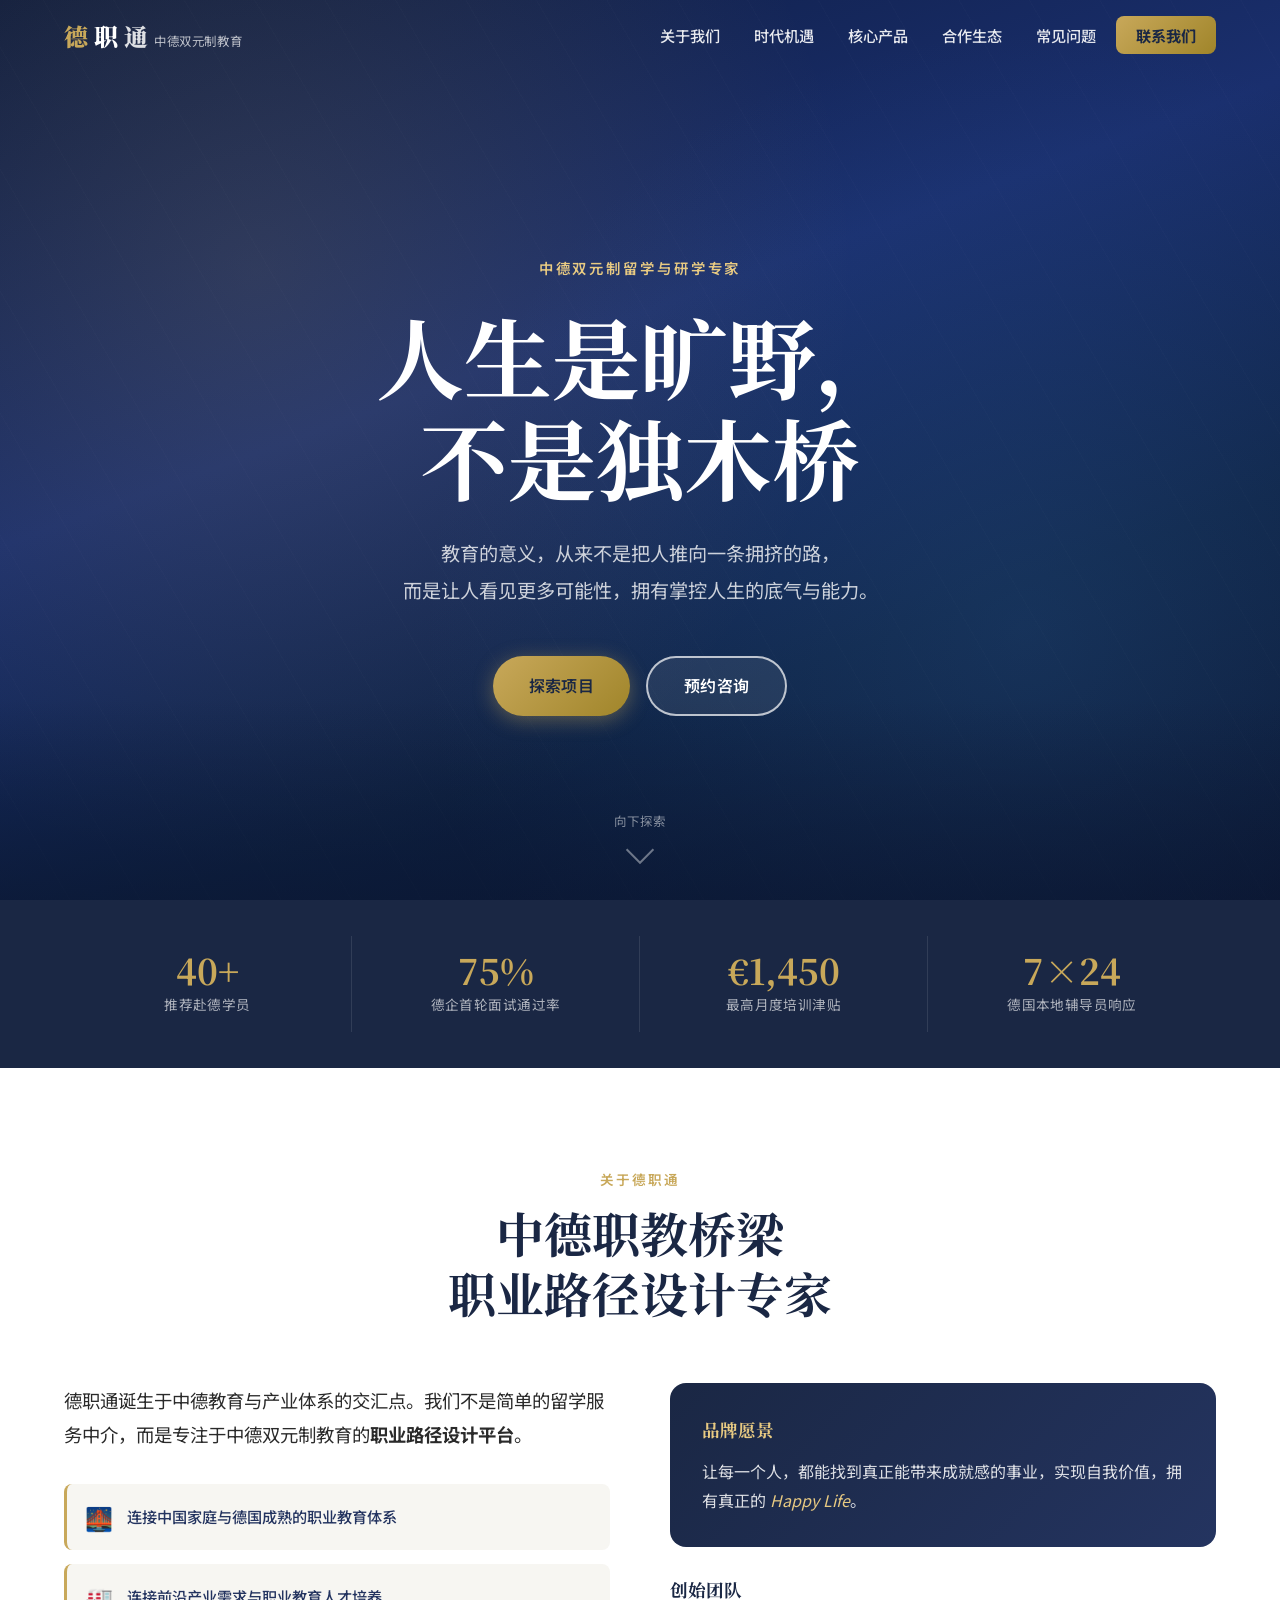
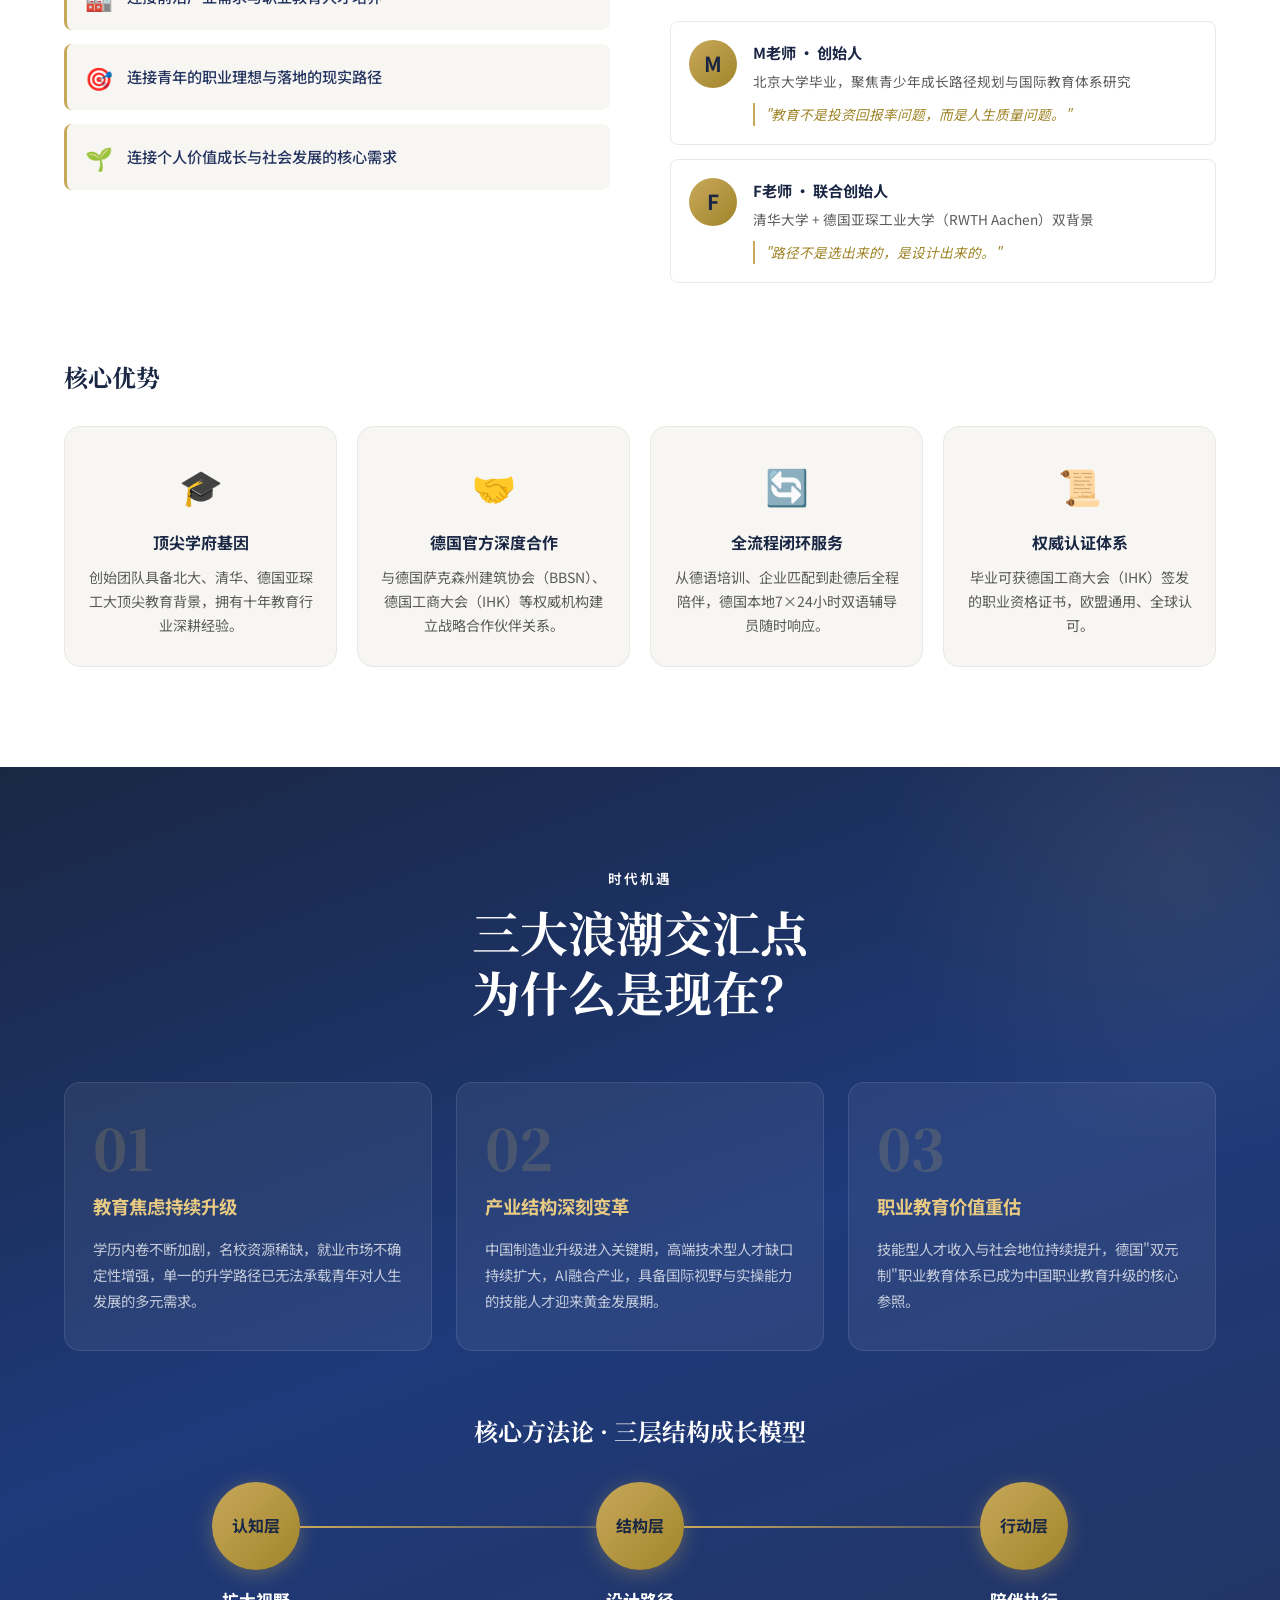
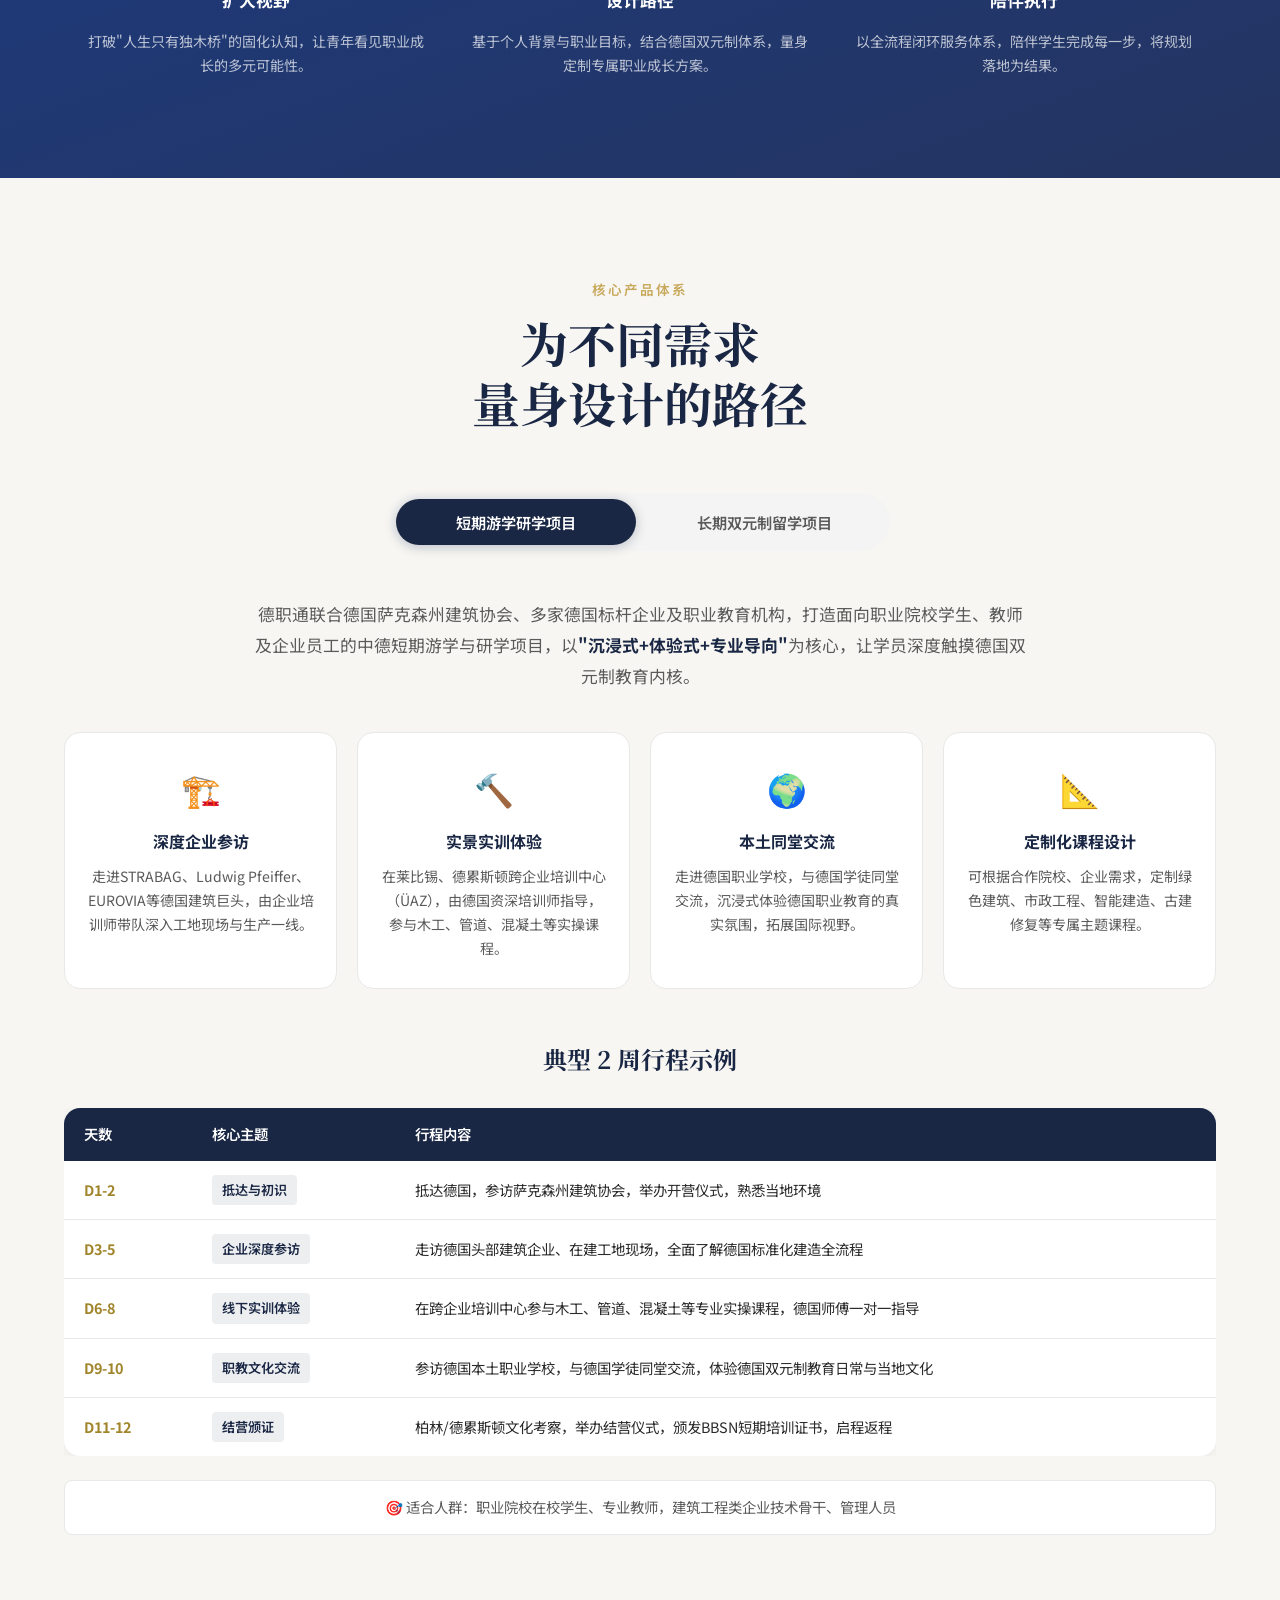
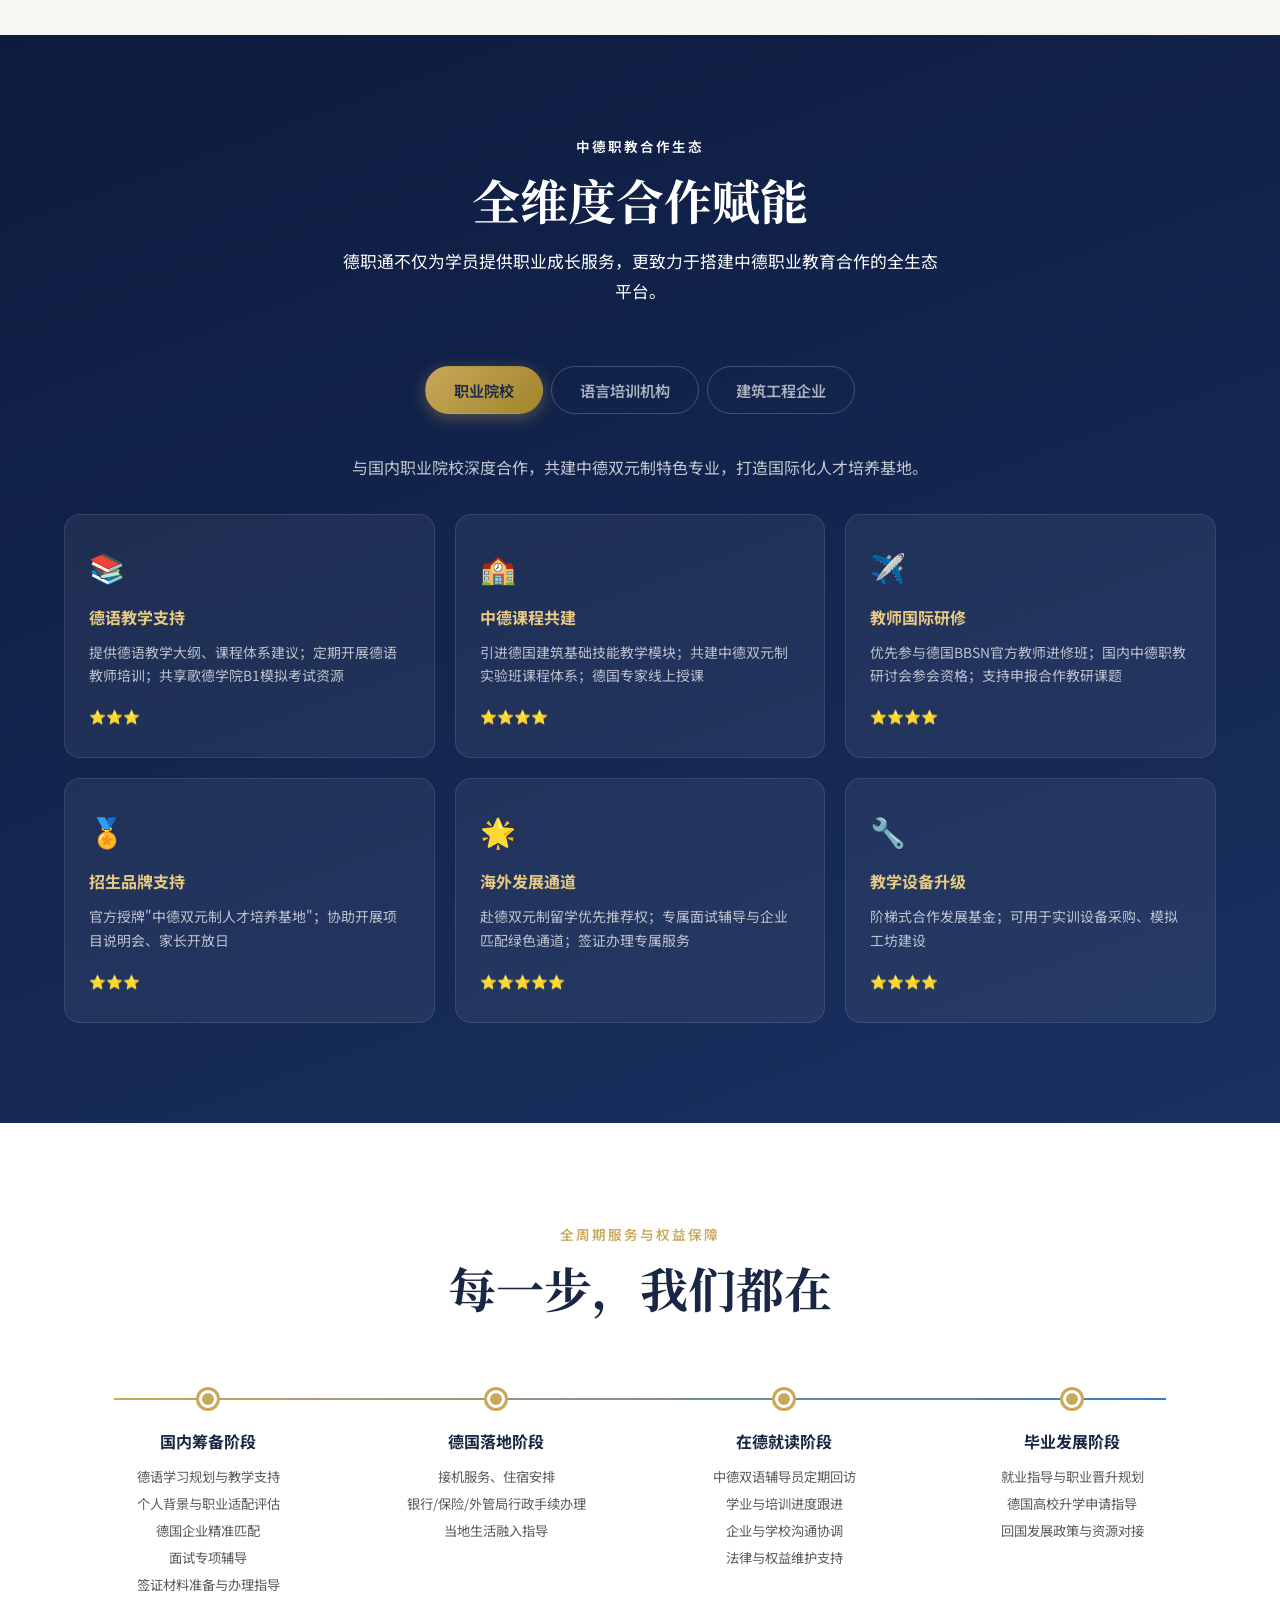
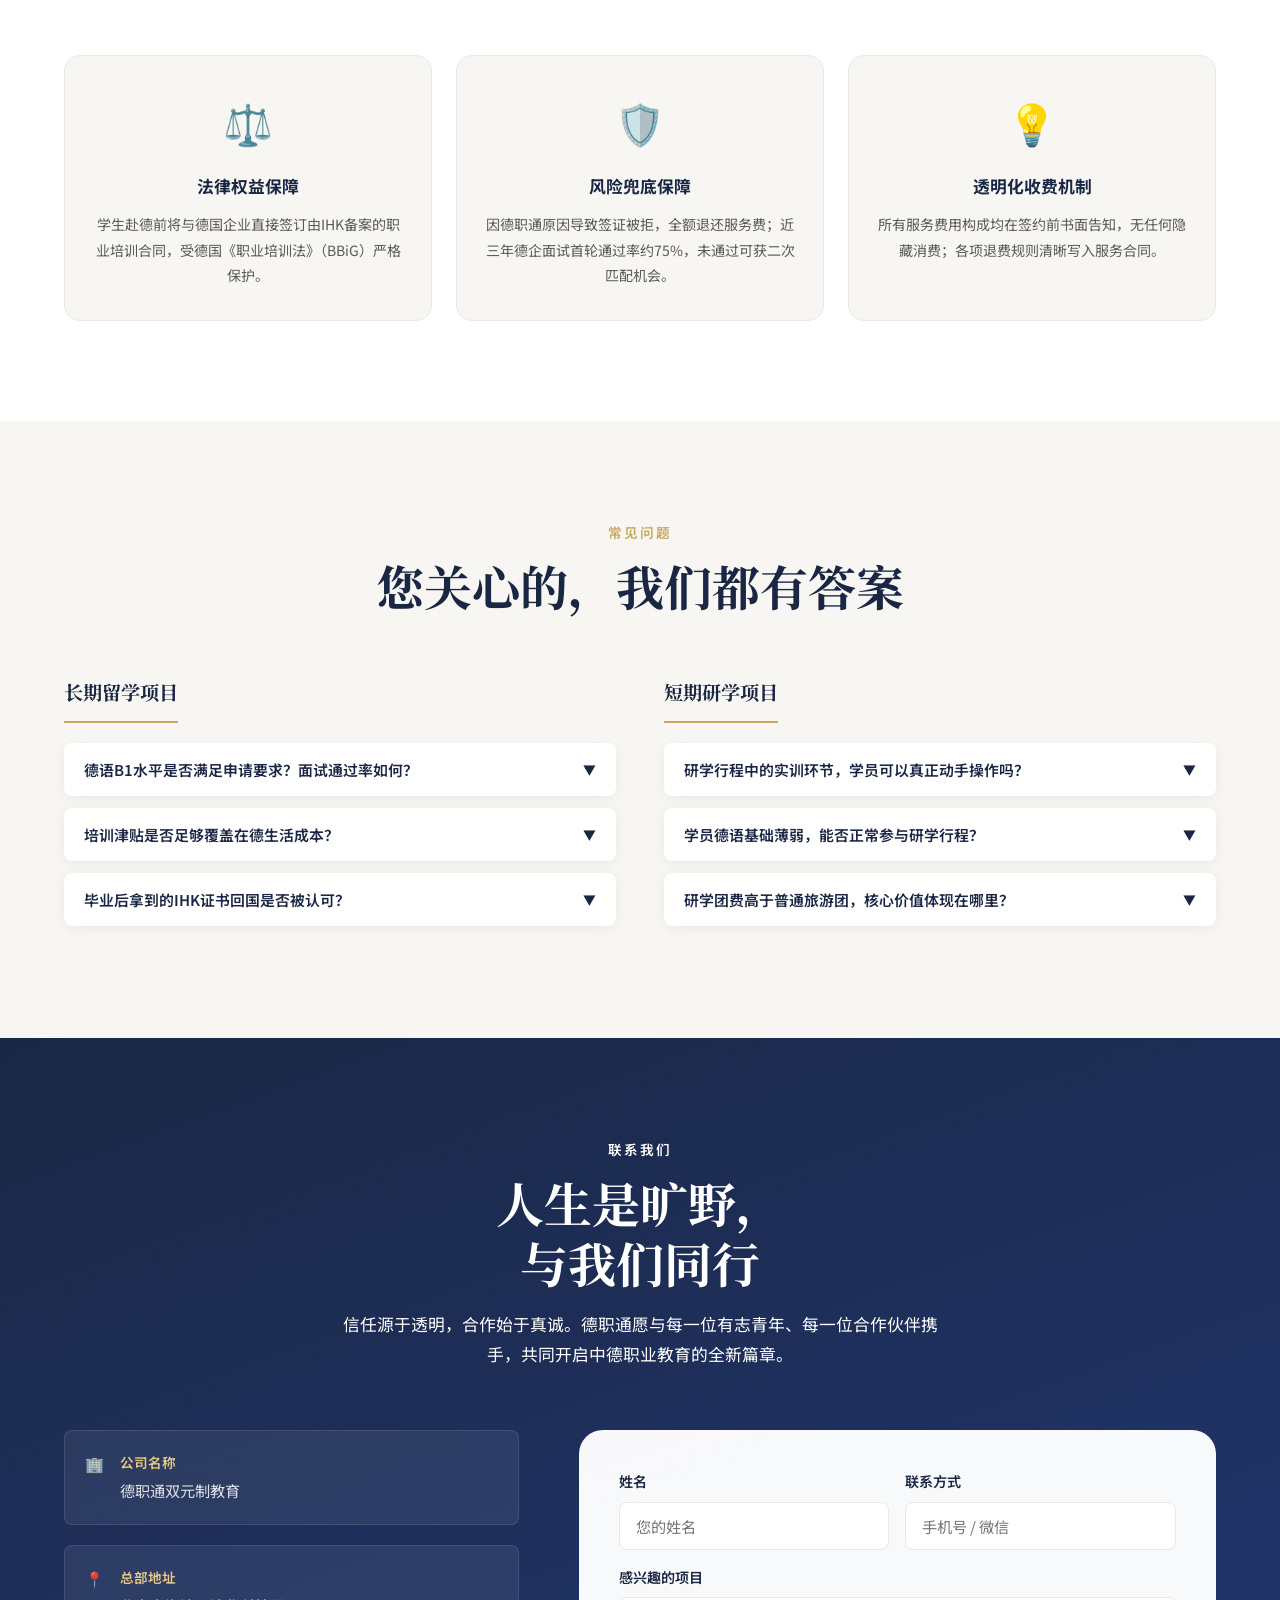
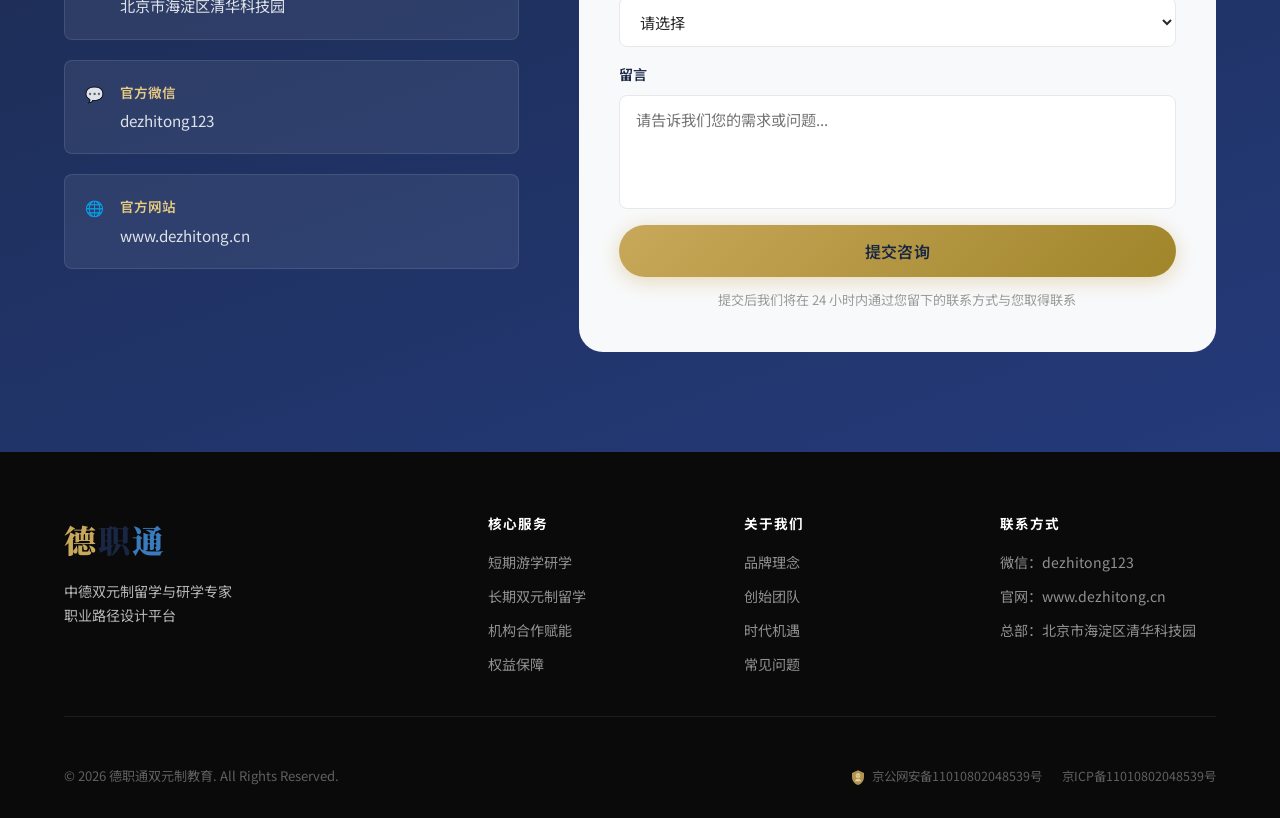
==== index.html @ e2883ac4 "Add files via upload" ====
<!DOCTYPE html>
<html lang="zh-CN">
<head>
  <meta charset="UTF-8" />
  <meta name="viewport" content="width=device-width, initial-scale=1.0" />
  <title>德职通 · 中德双元制教育平台</title>
  <meta name="description" content="德职通 — 中德双元制留学与研学专家，专注职业路径设计，连接中国家庭与德国成熟的职业教育体系。" />
  <link rel="preconnect" href="https://fonts.googleapis.com" />
  <link rel="preconnect" href="https://fonts.gstatic.com" crossorigin />
  <link href="https://fonts.googleapis.com/css2?family=Noto+Sans+SC:wght@300;400;500;600;700;900&family=Noto+Serif+SC:wght@400;600;700&display=swap" rel="stylesheet" />
  <link rel="stylesheet" href="style.css" />
</head>
<body>

  <!-- ========== NAVBAR ========== -->
  <nav class="navbar" id="navbar">
    <div class="nav-inner">
      <a href="#" class="nav-logo">
        <span class="logo-de">德</span><span class="logo-zhi">职</span><span class="logo-tong">通</span>
        <span class="logo-sub">中德双元制教育</span>
      </a>
      <button class="nav-toggle" id="navToggle" aria-label="菜单">
        <span></span><span></span><span></span>
      </button>
      <ul class="nav-links" id="navLinks">
        <li><a href="#about">关于我们</a></li>
        <li><a href="#opportunity">时代机遇</a></li>
        <li><a href="#products">核心产品</a></li>
        <li><a href="#partners">合作生态</a></li>
        <li><a href="#faq">常见问题</a></li>
        <li><a href="#contact" class="nav-cta">联系我们</a></li>
      </ul>
    </div>
  </nav>

  <!-- ========== HERO ========== -->
  <section class="hero" id="hero">
    <div class="hero-bg">
      <div class="hero-overlay"></div>
    </div>
    <div class="hero-content">
      <p class="hero-eyebrow">中德双元制留学与研学专家</p>
      <h1 class="hero-title">
        人生是旷野，<br />不是独木桥
      </h1>
      <p class="hero-subtitle">
        教育的意义，从来不是把人推向一条拥挤的路，<br class="br-desk" />
        而是让人看见更多可能性，拥有掌控人生的底气与能力。
      </p>
      <div class="hero-actions">
        <a href="#products" class="btn btn-primary">探索项目</a>
        <a href="#contact" class="btn btn-outline">预约咨询</a>
      </div>
    </div>
    <div class="hero-scroll-hint">
      <span>向下探索</span>
      <div class="scroll-arrow"></div>
    </div>
  </section>

  <!-- ========== STATS BAR ========== -->
  <section class="stats-bar">
    <div class="container">
      <div class="stats-grid">
        <div class="stat-item">
          <span class="stat-num">40+</span>
          <span class="stat-label">推荐赴德学员</span>
        </div>
        <div class="stat-item">
          <span class="stat-num">75%</span>
          <span class="stat-label">德企首轮面试通过率</span>
        </div>
        <div class="stat-item">
          <span class="stat-num">€1,450</span>
          <span class="stat-label">最高月度培训津贴</span>
        </div>
        <div class="stat-item">
          <span class="stat-num">7×24</span>
          <span class="stat-label">德国本地辅导员响应</span>
        </div>
      </div>
    </div>
  </section>

  <!-- ========== ABOUT ========== -->
  <section class="section about" id="about">
    <div class="container">
      <div class="section-header">
        <p class="section-eyebrow">关于德职通</p>
        <h2 class="section-title">中德职教桥梁<br />职业路径设计专家</h2>
      </div>
      <div class="about-grid">
        <div class="about-text">
          <p class="lead">德职通诞生于中德教育与产业体系的交汇点。我们不是简单的留学服务中介，而是专注于中德双元制教育的<strong>职业路径设计平台</strong>。</p>
          <div class="connections">
            <div class="conn-item">
              <div class="conn-icon">🌉</div>
              <div class="conn-text">连接中国家庭与德国成熟的职业教育体系</div>
            </div>
            <div class="conn-item">
              <div class="conn-icon">🏭</div>
              <div class="conn-text">连接前沿产业需求与职业教育人才培养</div>
            </div>
            <div class="conn-item">
              <div class="conn-icon">🎯</div>
              <div class="conn-text">连接青年的职业理想与落地的现实路径</div>
            </div>
            <div class="conn-item">
              <div class="conn-icon">🌱</div>
              <div class="conn-text">连接个人价值成长与社会发展的核心需求</div>
            </div>
          </div>
        </div>
        <div class="about-vision">
          <div class="vision-card">
            <h3>品牌愿景</h3>
            <p>让每一个人，都能找到真正能带来成就感的事业，实现自我价值，拥有真正的 <em>Happy Life</em>。</p>
          </div>
          <div class="founders">
            <h3>创始团队</h3>
            <div class="founder-card">
              <div class="founder-avatar">M</div>
              <div class="founder-info">
                <strong>M老师 · 创始人</strong>
                <span>北京大学毕业，聚焦青少年成长路径规划与国际教育体系研究</span>
                <blockquote>"教育不是投资回报率问题，而是人生质量问题。"</blockquote>
              </div>
            </div>
            <div class="founder-card">
              <div class="founder-avatar">F</div>
              <div class="founder-info">
                <strong>F老师 · 联合创始人</strong>
                <span>清华大学 + 德国亚琛工业大学（RWTH Aachen）双背景</span>
                <blockquote>"路径不是选出来的，是设计出来的。"</blockquote>
              </div>
            </div>
          </div>
        </div>
      </div>

      <!-- 核心优势 -->
      <div class="advantages">
        <h3 class="sub-title">核心优势</h3>
        <div class="adv-grid">
          <div class="adv-card">
            <div class="adv-icon">🎓</div>
            <h4>顶尖学府基因</h4>
            <p>创始团队具备北大、清华、德国亚琛工大顶尖教育背景，拥有十年教育行业深耕经验。</p>
          </div>
          <div class="adv-card">
            <div class="adv-icon">🤝</div>
            <h4>德国官方深度合作</h4>
            <p>与德国萨克森州建筑协会（BBSN）、德国工商大会（IHK）等权威机构建立战略合作伙伴关系。</p>
          </div>
          <div class="adv-card">
            <div class="adv-icon">🔄</div>
            <h4>全流程闭环服务</h4>
            <p>从德语培训、企业匹配到赴德后全程陪伴，德国本地7×24小时双语辅导员随时响应。</p>
          </div>
          <div class="adv-card">
            <div class="adv-icon">📜</div>
            <h4>权威认证体系</h4>
            <p>毕业可获德国工商大会（IHK）签发的职业资格证书，欧盟通用、全球认可。</p>
          </div>
        </div>
      </div>
    </div>
  </section>

  <!-- ========== OPPORTUNITY ========== -->
  <section class="section opportunity" id="opportunity">
    <div class="container">
      <div class="section-header light">
        <p class="section-eyebrow">时代机遇</p>
        <h2 class="section-title">三大浪潮交汇点<br />为什么是现在？</h2>
      </div>
      <div class="wave-grid">
        <div class="wave-card">
          <div class="wave-num">01</div>
          <h3>教育焦虑持续升级</h3>
          <p>学历内卷不断加剧，名校资源稀缺，就业市场不确定性增强，单一的升学路径已无法承载青年对人生发展的多元需求。</p>
        </div>
        <div class="wave-card">
          <div class="wave-num">02</div>
          <h3>产业结构深刻变革</h3>
          <p>中国制造业升级进入关键期，高端技术型人才缺口持续扩大，AI融合产业，具备国际视野与实操能力的技能人才迎来黄金发展期。</p>
        </div>
        <div class="wave-card">
          <div class="wave-num">03</div>
          <h3>职业教育价值重估</h3>
          <p>技能型人才收入与社会地位持续提升，德国"双元制"职业教育体系已成为中国职业教育升级的核心参照。</p>
        </div>
      </div>

      <div class="methodology">
        <h3 class="sub-title light">核心方法论 · 三层结构成长模型</h3>
        <div class="method-steps">
          <div class="method-step">
            <div class="step-circle">认知层</div>
            <div class="step-line"></div>
            <h4>扩大视野</h4>
            <p>打破"人生只有独木桥"的固化认知，让青年看见职业成长的多元可能性。</p>
          </div>
          <div class="method-step">
            <div class="step-circle">结构层</div>
            <div class="step-line"></div>
            <h4>设计路径</h4>
            <p>基于个人背景与职业目标，结合德国双元制体系，量身定制专属职业成长方案。</p>
          </div>
          <div class="method-step">
            <div class="step-circle">行动层</div>
            <div class="step-line hide"></div>
            <h4>陪伴执行</h4>
            <p>以全流程闭环服务体系，陪伴学生完成每一步，将规划落地为结果。</p>
          </div>
        </div>
      </div>
    </div>
  </section>

  <!-- ========== PRODUCTS ========== -->
  <section class="section products" id="products">
    <div class="container">
      <div class="section-header">
        <p class="section-eyebrow">核心产品体系</p>
        <h2 class="section-title">为不同需求<br />量身设计的路径</h2>
      </div>

      <div class="product-tabs">
        <button class="tab-btn active" data-tab="study">短期游学研学项目</button>
        <button class="tab-btn" data-tab="longterm">长期双元制留学项目</button>
      </div>

      <!-- 短期研学 -->
      <div class="tab-panel active" id="tab-study">
        <div class="product-hero-text">
          <p>德职通联合德国萨克森州建筑协会、多家德国标杆企业及职业教育机构，打造面向职业院校学生、教师及企业员工的中德短期游学与研学项目，以<strong>"沉浸式+体验式+专业导向"</strong>为核心，让学员深度触摸德国双元制教育内核。</p>
        </div>
        <div class="highlights-grid">
          <div class="hl-card">
            <span class="hl-icon">🏗️</span>
            <h4>深度企业参访</h4>
            <p>走进STRABAG、Ludwig Pfeiffer、EUROVIA等德国建筑巨头，由企业培训师带队深入工地现场与生产一线。</p>
          </div>
          <div class="hl-card">
            <span class="hl-icon">🔨</span>
            <h4>实景实训体验</h4>
            <p>在莱比锡、德累斯顿跨企业培训中心（ÜAZ），由德国资深培训师指导，参与木工、管道、混凝土等实操课程。</p>
          </div>
          <div class="hl-card">
            <span class="hl-icon">🌍</span>
            <h4>本土同堂交流</h4>
            <p>走进德国职业学校，与德国学徒同堂交流，沉浸式体验德国职业教育的真实氛围，拓展国际视野。</p>
          </div>
          <div class="hl-card">
            <span class="hl-icon">📐</span>
            <h4>定制化课程设计</h4>
            <p>可根据合作院校、企业需求，定制绿色建筑、市政工程、智能建造、古建修复等专属主题课程。</p>
          </div>
        </div>

        <h3 class="sub-title center">典型 2 周行程示例</h3>
        <div class="itinerary-table-wrap">
          <table class="itinerary-table">
            <thead>
              <tr>
                <th>天数</th>
                <th>核心主题</th>
                <th>行程内容</th>
              </tr>
            </thead>
            <tbody>
              <tr>
                <td class="day">D1-2</td>
                <td><span class="tag">抵达与初识</span></td>
                <td>抵达德国，参访萨克森州建筑协会，举办开营仪式，熟悉当地环境</td>
              </tr>
              <tr>
                <td class="day">D3-5</td>
                <td><span class="tag">企业深度参访</span></td>
                <td>走访德国头部建筑企业、在建工地现场，全面了解德国标准化建造全流程</td>
              </tr>
              <tr>
                <td class="day">D6-8</td>
                <td><span class="tag">线下实训体验</span></td>
                <td>在跨企业培训中心参与木工、管道、混凝土等专业实操课程，德国师傅一对一指导</td>
              </tr>
              <tr>
                <td class="day">D9-10</td>
                <td><span class="tag">职教文化交流</span></td>
                <td>参访德国本土职业学校，与德国学徒同堂交流，体验德国双元制教育日常与当地文化</td>
              </tr>
              <tr>
                <td class="day">D11-12</td>
                <td><span class="tag">结营颁证</span></td>
                <td>柏林/德累斯顿文化考察，举办结营仪式，颁发BBSN短期培训证书，启程返程</td>
              </tr>
            </tbody>
          </table>
        </div>
        <p class="audience-note">🎯 适合人群：职业院校在校学生、专业教师，建筑工程类企业技术骨干、管理人员</p>
      </div>

      <!-- 长期留学 -->
      <div class="tab-panel" id="tab-longterm">
        <div class="product-hero-text">
          <p>德职通为中国学生提供赴德双元制职业教育全流程一站式服务，学生将以<strong>"企业带薪学徒 + 职业学校理论学习"</strong>的双元模式完成培训，毕业可获得德国工商大会（IHK）职业资格证书。</p>
        </div>
        <div class="highlights-grid">
          <div class="hl-card">
            <span class="hl-icon">💰</span>
            <h4>带薪培训，经济无压力</h4>
            <p>培训期间每月可获1000-1450欧元培训津贴，逐年递增，足以覆盖在德全部生活成本。</p>
          </div>
          <div class="hl-card">
            <span class="hl-icon">📋</span>
            <h4>企业直签，就业有保障</h4>
            <p>入学即与德国企业直接签订IHK备案的职业培训合同，毕业即可直接入职签约企业。</p>
          </div>
          <div class="hl-card">
            <span class="hl-icon">🚀</span>
            <h4>多元发展，成长无上限</h4>
            <p>毕业后可留德就业晋升，也可申请德国应用技术大学深造，实现"技能+学历"双重提升。</p>
          </div>
          <div class="hl-card">
            <span class="hl-icon">🛡️</span>
            <h4>全链服务，全程有陪伴</h4>
            <p>从国内德语学习到德国落地生活，德国本地专职中德双语辅导员全程跟进，安心无忧。</p>
          </div>
        </div>

        <h3 class="sub-title center">热门职业方向（建筑与工程类）</h3>
        <div class="career-cards">
          <div class="career-card">
            <h4>高层建筑技术人员</h4>
            <div class="career-meta"><span>📅 2年学制</span><span>💶 €1,080–1,450/月</span></div>
            <p>建筑工程公司、装饰装修企业、地产开发企业</p>
          </div>
          <div class="career-card">
            <h4>道路建设者</h4>
            <div class="career-meta"><span>📅 3年学制</span><span>💶 €1,080–1,450/月</span></div>
            <p>市政工程企业、交通建设集团、路桥施工企业</p>
          </div>
          <div class="career-card">
            <h4>管道建设者</h4>
            <div class="career-meta"><span>📅 3年学制</span><span>💶 €1,080–1,450/月</span></div>
            <p>水务集团、环保工程企业、市政公用事业单位</p>
          </div>
          <div class="career-card">
            <h4>木匠</h4>
            <div class="career-meta"><span>📅 3年学制</span><span>💶 €1,080–1,450/月</span></div>
            <p>古建修复企业、木结构建筑公司、高端定制家居企业</p>
          </div>
          <div class="career-card">
            <h4>建筑绘图员</h4>
            <div class="career-meta"><span>📅 3年学制</span><span>💶 €1,080–1,450/月</span></div>
            <p>建筑设计院、规划设计事务所、工程咨询企业</p>
          </div>
        </div>

        <div class="process-section">
          <h3 class="sub-title center">项目全流程</h3>
          <div class="process-steps">
            <div class="process-step">
              <div class="ps-num">1</div>
              <h4>语言筹备</h4>
              <p>A1-B1德语培训，考取歌德B1证书</p>
            </div>
            <div class="ps-arrow">→</div>
            <div class="process-step">
              <div class="ps-num">2</div>
              <h4>企业匹配</h4>
              <p>匹配德国企业，面试辅导</p>
            </div>
            <div class="ps-arrow">→</div>
            <div class="process-step">
              <div class="ps-num">3</div>
              <h4>签约赴德</h4>
              <p>签培训合同，签证办理</p>
            </div>
            <div class="ps-arrow">→</div>
            <div class="process-step">
              <div class="ps-num">4</div>
              <h4>在德培训</h4>
              <p>2-3年双元制培训，带薪学习</p>
            </div>
            <div class="ps-arrow">→</div>
            <div class="process-step">
              <div class="ps-num">5</div>
              <h4>毕业发展</h4>
              <p>获IHK证书，就业/升学/回国</p>
            </div>
          </div>
        </div>

        <div class="apply-conditions">
          <h3 class="sub-title center">申请条件</h3>
          <ul class="cond-list">
            <li>✅ 年龄 18-35 周岁</li>
            <li>✅ 高中 / 高职及以上学历</li>
            <li>✅ 具备基础的学习能力与职业意愿</li>
            <li>✅ 无不良记录</li>
          </ul>
        </div>
      </div>
    </div>
  </section>

  <!-- ========== PARTNERS ========== -->
  <section class="section partners" id="partners">
    <div class="container">
      <div class="section-header light">
        <p class="section-eyebrow">中德职教合作生态</p>
        <h2 class="section-title">全维度合作赋能</h2>
        <p class="section-desc">德职通不仅为学员提供职业成长服务，更致力于搭建中德职业教育合作的全生态平台。</p>
      </div>

      <div class="partner-tabs">
        <button class="ptab-btn active" data-ptab="school">职业院校</button>
        <button class="ptab-btn" data-ptab="lang">语言培训机构</button>
        <button class="ptab-btn" data-ptab="corp">建筑工程企业</button>
      </div>

      <div class="ptab-panel active" id="ptab-school">
        <p class="ptab-intro">与国内职业院校深度合作，共建中德双元制特色专业，打造国际化人才培养基地。</p>
        <div class="partner-grid">
          <div class="pcard"><span class="pcard-icon">📚</span><h4>德语教学支持</h4><p>提供德语教学大纲、课程体系建议；定期开展德语教师培训；共享歌德学院B1模拟考试资源</p><span class="star-level">⭐⭐⭐</span></div>
          <div class="pcard"><span class="pcard-icon">🏫</span><h4>中德课程共建</h4><p>引进德国建筑基础技能教学模块；共建中德双元制实验班课程体系；德国专家线上授课</p><span class="star-level">⭐⭐⭐⭐</span></div>
          <div class="pcard"><span class="pcard-icon">✈️</span><h4>教师国际研修</h4><p>优先参与德国BBSN官方教师进修班；国内中德职教研讨会参会资格；支持申报合作教研课题</p><span class="star-level">⭐⭐⭐⭐</span></div>
          <div class="pcard"><span class="pcard-icon">🏅</span><h4>招生品牌支持</h4><p>官方授牌"中德双元制人才培养基地"；协助开展项目说明会、家长开放日</p><span class="star-level">⭐⭐⭐</span></div>
          <div class="pcard"><span class="pcard-icon">🌟</span><h4>海外发展通道</h4><p>赴德双元制留学优先推荐权；专属面试辅导与企业匹配绿色通道；签证办理专属服务</p><span class="star-level">⭐⭐⭐⭐⭐</span></div>
          <div class="pcard"><span class="pcard-icon">🔧</span><h4>教学设备升级</h4><p>阶梯式合作发展基金；可用于实训设备采购、模拟工坊建设</p><span class="star-level">⭐⭐⭐⭐</span></div>
        </div>
      </div>

      <div class="ptab-panel" id="ptab-lang">
        <p class="ptab-intro">为语言培训机构提供全链条合作支持，实现生源转化、教学能力、品牌价值的同步提升。</p>
        <div class="partner-grid">
          <div class="pcard"><span class="pcard-icon">💎</span><h4>招生激励计划</h4><p>阶梯式渠道返点政策，季度结算、透明规范</p><span class="star-level">⭐⭐⭐⭐⭐</span></div>
          <div class="pcard"><span class="pcard-icon">📊</span><h4>销售赋能支持</h4><p>提供官方培训手册、宣讲PPT、项目FAQ、成功案例库；专家团队支持公开课</p><span class="star-level">⭐⭐⭐</span></div>
          <div class="pcard"><span class="pcard-icon">📖</span><h4>德语教学合作</h4><p>联合开设德语+双元制留学直通车班；提供专属教材建议与教学督导</p><span class="star-level">⭐⭐⭐⭐</span></div>
          <div class="pcard"><span class="pcard-icon">🏷️</span><h4>品牌授权曝光</h4><p>官方授牌"德职通官方生源推荐机构"；官网、公众号合作名录展示</p><span class="star-level">⭐⭐⭐</span></div>
          <div class="pcard"><span class="pcard-icon">🎫</span><h4>绿色通道服务</h4><p>推荐学员享受企业面试优先匹配权；专属客服对接，申请进度实时反馈</p><span class="star-level">⭐⭐⭐⭐</span></div>
          <div class="pcard"><span class="pcard-icon">🎪</span><h4>联合市场活动</h4><p>共同策划中德双元制教育展、家长课堂等活动，分摊成本、共享客源</p><span class="star-level">⭐⭐⭐</span></div>
        </div>
      </div>

      <div class="ptab-panel" id="ptab-corp">
        <p class="ptab-intro">为建筑工程类企业提供定制化的中德技术交流与人才培养服务，助力技术升级与人才梯队建设。</p>
        <div class="partner-grid">
          <div class="pcard"><span class="pcard-icon">🏗️</span><h4>员工定制化赴德研修</h4><p>2-8周定制化短期研修班，覆盖预制化施工、BIM技术、古建修复等方向</p><span class="star-level">⭐⭐⭐⭐⭐</span></div>
          <div class="pcard"><span class="pcard-icon">👨‍🔧</span><h4>德国技术专家引进</h4><p>协助邀请德国资深技师、工程师来华现场指导，提供工艺改进、技术培训服务</p><span class="star-level">⭐⭐⭐⭐</span></div>
          <div class="pcard"><span class="pcard-icon">🤝</span><h4>学徒联合培养</h4><p>定向推荐德国双元制优秀毕业生；支持企业设立中德定向培养班</p><span class="star-level">⭐⭐⭐⭐</span></div>
          <div class="pcard"><span class="pcard-icon">🗺️</span><h4>中德技术交流考察</h4><p>组织企业高管、技术骨干赴德考察，对接德国标杆企业、行业协会、科研机构</p><span class="star-level">⭐⭐⭐</span></div>
          <div class="pcard"><span class="pcard-icon">📜</span><h4>职业资格认证合作</h4><p>协助引入德国IHK职业标准，共同开发中德双认证企业内训课程</p><span class="star-level">⭐⭐⭐⭐</span></div>
          <div class="pcard"><span class="pcard-icon">🏆</span><h4>政策申报品牌提升</h4><p>协助申报产教融合型企业；联合举办中德职教论坛，提升行业影响力</p><span class="star-level">⭐⭐⭐</span></div>
        </div>
      </div>
    </div>
  </section>

  <!-- ========== SERVICE GUARANTEE ========== -->
  <section class="section guarantee" id="guarantee">
    <div class="container">
      <div class="section-header">
        <p class="section-eyebrow">全周期服务与权益保障</p>
        <h2 class="section-title">每一步，我们都在</h2>
      </div>
      <div class="service-timeline">
        <div class="st-item">
          <div class="st-dot"></div>
          <div class="st-content">
            <h4>国内筹备阶段</h4>
            <ul>
              <li>德语学习规划与教学支持</li>
              <li>个人背景与职业适配评估</li>
              <li>德国企业精准匹配</li>
              <li>面试专项辅导</li>
              <li>签证材料准备与办理指导</li>
            </ul>
          </div>
        </div>
        <div class="st-item">
          <div class="st-dot"></div>
          <div class="st-content">
            <h4>德国落地阶段</h4>
            <ul>
              <li>接机服务、住宿安排</li>
              <li>银行/保险/外管局行政手续办理</li>
              <li>当地生活融入指导</li>
            </ul>
          </div>
        </div>
        <div class="st-item">
          <div class="st-dot"></div>
          <div class="st-content">
            <h4>在德就读阶段</h4>
            <ul>
              <li>中德双语辅导员定期回访</li>
              <li>学业与培训进度跟进</li>
              <li>企业与学校沟通协调</li>
              <li>法律与权益维护支持</li>
            </ul>
          </div>
        </div>
        <div class="st-item">
          <div class="st-dot"></div>
          <div class="st-content">
            <h4>毕业发展阶段</h4>
            <ul>
              <li>就业指导与职业晋升规划</li>
              <li>德国高校升学申请指导</li>
              <li>回国发展政策与资源对接</li>
            </ul>
          </div>
        </div>
      </div>
      <div class="guarantee-cards">
        <div class="gcard">
          <div class="gcard-icon">⚖️</div>
          <h4>法律权益保障</h4>
          <p>学生赴德前将与德国企业直接签订由IHK备案的职业培训合同，受德国《职业培训法》（BBiG）严格保护。</p>
        </div>
        <div class="gcard">
          <div class="gcard-icon">🛡️</div>
          <h4>风险兜底保障</h4>
          <p>因德职通原因导致签证被拒，全额退还服务费；近三年德企面试首轮通过率约75%，未通过可获二次匹配机会。</p>
        </div>
        <div class="gcard">
          <div class="gcard-icon">💡</div>
          <h4>透明化收费机制</h4>
          <p>所有服务费用构成均在签约前书面告知，无任何隐藏消费；各项退费规则清晰写入服务合同。</p>
        </div>
      </div>
    </div>
  </section>

  <!-- ========== FAQ ========== -->
  <section class="section faq" id="faq">
    <div class="container">
      <div class="section-header">
        <p class="section-eyebrow">常见问题</p>
        <h2 class="section-title">您关心的，我们都有答案</h2>
      </div>
      <div class="faq-grid">
        <div class="faq-col">
          <h3 class="faq-cat">长期留学项目</h3>
          <div class="faq-item">
            <button class="faq-q">德语B1水平是否满足申请要求？面试通过率如何？<span class="faq-arrow">▼</span></button>
            <div class="faq-a">
              <p>歌德B1证书是德国双元制申请的法定门槛，在此基础上，德国企业面试更看重学生的沟通意愿、学习态度和职业素养。我们会在学生取得B1证书后，提供建筑行业术语、面试模拟、德国企业文化等专项辅导，全面提升面试通过率。近三年数据显示，我们累计推荐40余名中国学生参加德企面试，首轮通过率约75%，未通过者可获得二次企业匹配机会。</p>
            </div>
          </div>
          <div class="faq-item">
            <button class="faq-q">培训津贴是否足够覆盖在德生活成本？<span class="faq-arrow">▼</span></button>
            <div class="faq-a">
              <p>以德国莱比锡地区为例，学生培训首年每月可获得约1080欧元津贴，逐年上涨至1450欧元。当地常规月度支出：合租公寓300-350欧元、伙食250-300欧元、法定保险约110欧元、交通与通讯约50欧元，每月可结余200-300欧元，完全可以覆盖基本生活成本。</p>
            </div>
          </div>
          <div class="faq-item">
            <button class="faq-q">毕业后拿到的IHK证书回国是否被认可？<span class="faq-arrow">▼</span></button>
            <div class="faq-a">
              <p>德国IHK职业资格证书是欧盟范围内官方认可的职业资格，在中国被认定为相应职业的技能等级证明。若学生后续申请德国应用技术大学或综合性大学，该证书可作为职业实践证明，助力申请相关专业，部分院校可折算对应学分。</p>
            </div>
          </div>
        </div>
        <div class="faq-col">
          <h3 class="faq-cat">短期研学项目</h3>
          <div class="faq-item">
            <button class="faq-q">研学行程中的实训环节，学员可以真正动手操作吗？<span class="faq-arrow">▼</span></button>
            <div class="faq-a">
              <p>可以。我们的实训环节均在BBSN官方跨企业培训中心开展，由德国资深培训师带队，根据中国学员的专业水平定制实操内容，学员可在师傅指导下分组动手完成木材加工、管道连接、砌筑练习等实操项目，结束后可获得BBSN签发的短期培训证书。</p>
            </div>
          </div>
          <div class="faq-item">
            <button class="faq-q">学员德语基础薄弱，能否正常参与研学行程？<span class="faq-arrow">▼</span></button>
            <div class="faq-a">
              <p>完全可以。所有企业参访、实训课程均配备专业中德双语翻译（建筑行业背景），确保技术术语与讲解内容准确传达；同时我们会提前发放双语专业词汇表，帮助学员预习核心内容，无需担心语言障碍。</p>
            </div>
          </div>
          <div class="faq-item">
            <button class="faq-q">研学团费高于普通旅游团，核心价值体现在哪里？<span class="faq-arrow">▼</span></button>
            <div class="faq-a">
              <p>我们的研学产品核心是专业职业教育体验，而非观光旅游：①独家专业资源，可进入普通游客无法接触的企业工地、培训车间；②定制化专业课程，由BBSN专家针对中国学员设计；③官方认证师资与BBSN证书；④全流程无忧服务，包含签证指导、国际机票、食宿交通、全程翻译，无隐形消费。</p>
            </div>
          </div>
        </div>
      </div>
    </div>
  </section>

  <!-- ========== CONTACT ========== -->
  <section class="section contact" id="contact">
    <div class="container">
      <div class="section-header light">
        <p class="section-eyebrow">联系我们</p>
        <h2 class="section-title">人生是旷野，<br />与我们同行</h2>
        <p class="section-desc">信任源于透明，合作始于真诚。德职通愿与每一位有志青年、每一位合作伙伴携手，共同开启中德职业教育的全新篇章。</p>
      </div>
      <div class="contact-grid">
        <div class="contact-info">
          <div class="cinfo-item">
            <span class="cinfo-icon">🏢</span>
            <div>
              <strong>公司名称</strong>
              <span>德职通双元制教育</span>
            </div>
          </div>
          <div class="cinfo-item">
            <span class="cinfo-icon">📍</span>
            <div>
              <strong>总部地址</strong>
              <span>北京市海淀区清华科技园</span>
            </div>
          </div>
          <div class="cinfo-item">
            <span class="cinfo-icon">💬</span>
            <div>
              <strong>官方微信</strong>
              <span>dezhitong123</span>
            </div>
          </div>
          <div class="cinfo-item">
            <span class="cinfo-icon">🌐</span>
            <div>
              <strong>官方网站</strong>
              <span>www.dezhitong.cn</span>
            </div>
          </div>
        </div>
        <form class="contact-form" id="contactForm">
          <div class="form-row">
            <div class="form-group">
              <label for="name">姓名</label>
              <input type="text" id="name" name="name" placeholder="您的姓名" required />
            </div>
            <div class="form-group">
              <label for="phone">联系方式</label>
              <input type="text" id="phone" name="phone" placeholder="手机号 / 微信" required />
            </div>
          </div>
          <div class="form-group">
            <label for="interest">感兴趣的项目</label>
            <select id="interest" name="interest">
              <option value="">请选择</option>
              <option value="study">短期游学研学项目</option>
              <option value="longterm">长期双元制留学项目</option>
              <option value="partner-school">职业院校合作</option>
              <option value="partner-lang">语言机构合作</option>
              <option value="partner-corp">企业合作</option>
            </select>
          </div>
          <div class="form-group">
            <label for="message">留言</label>
            <textarea id="message" name="message" rows="4" placeholder="请告诉我们您的需求或问题..."></textarea>
          </div>
          <button type="submit" class="btn btn-primary btn-full">提交咨询</button>
          <p class="form-note">提交后我们将在 24 小时内通过您留下的联系方式与您取得联系</p>
        </form>
      </div>
    </div>
  </section>

  <!-- ========== FOOTER ========== -->
  <footer class="footer">
    <div class="container">
      <div class="footer-top">
        <div class="footer-brand">
          <div class="footer-logo">
            <span class="logo-de">德</span><span class="logo-zhi">职</span><span class="logo-tong">通</span>
          </div>
          <p>中德双元制留学与研学专家<br />职业路径设计平台</p>
        </div>
        <div class="footer-links">
          <div class="fl-col">
            <h5>核心服务</h5>
            <ul>
              <li><a href="#products">短期游学研学</a></li>
              <li><a href="#products">长期双元制留学</a></li>
              <li><a href="#partners">机构合作赋能</a></li>
              <li><a href="#guarantee">权益保障</a></li>
            </ul>
          </div>
          <div class="fl-col">
            <h5>关于我们</h5>
            <ul>
              <li><a href="#about">品牌理念</a></li>
              <li><a href="#about">创始团队</a></li>
              <li><a href="#opportunity">时代机遇</a></li>
              <li><a href="#faq">常见问题</a></li>
            </ul>
          </div>
          <div class="fl-col">
            <h5>联系方式</h5>
            <ul>
              <li>微信：dezhitong123</li>
              <li>官网：www.dezhitong.cn</li>
              <li>总部：北京市海淀区清华科技园</li>
            </ul>
          </div>
        </div>
      </div>
      <div class="footer-bottom">
        <p>© 2026 德职通双元制教育. All Rights Reserved.</p>
        <div class="footer-ba">
          <a class="ba-link" href="https://beian.mps.gov.cn/" target="_blank" rel="noreferrer">
            <svg class="ba-badge" viewBox="0 0 24 24" xmlns="http://www.w3.org/2000/svg" aria-hidden="true">
              <path d="M12 2L3 6v6c0 5.55 3.84 10.74 9 12 5.16-1.26 9-6.45 9-12V6l-9-4z" fill="#c4a35a" opacity="0.9"/>
              <circle cx="12" cy="10" r="3.5" fill="#e8d4a2" opacity="0.95"/>
              <path d="M12 14.5c-2.5 0-4.5 1.8-4.5 4h9c0-2.2-2-4-4.5-4z" fill="#e8d4a2" opacity="0.95"/>
              <path d="M10 9.5l2 1.5 2-1.5" fill="none" stroke="#a0852a" stroke-width="0.8" stroke-linecap="round" stroke-linejoin="round"/>
            </svg>
            京公网安备11010802048539号
          </a>
          <a class="ba-link" href="https://beian.miit.gov.cn/" target="_blank" rel="noreferrer">
            京ICP备11010802048539号
          </a>
        </div>
      </div>
    </div>
  </footer>

  <script src="main.js"></script>
</body>
</html>
---- style.css ----
/* =============================================
   德职通官网 · 主样式表
   style.css
   ============================================= */

/* ---------- CSS Variables ---------- */
:root {
  --black: #0a0a0a;
  --white: #ffffff;
  --off-white: #f7f6f2;
  --gray-100: #f4f4f4;
  --gray-200: #e8e8e8;
  --gray-400: #9a9a9a;
  --gray-600: #5a5a5a;
  --gray-800: #2a2a2a;

  /* Brand colors */
  --gold: #c8a85a;
  --gold-light: #e8ca82;
  --gold-dark: #a0852a;
  --navy: #1a2744;
  --navy-mid: #243460;
  --navy-light: #2e4080;
  --accent: #3a7bbd;
  --accent-light: #5ba3e0;

  /* Typography */
  --font-sans: 'Noto Sans SC', -apple-system, BlinkMacSystemFont, 'PingFang SC', 'Microsoft YaHei', sans-serif;
  --font-serif: 'Noto Serif SC', 'STSong', Georgia, serif;

  /* Spacing */
  --section-py: 100px;
  --container-max: 1200px;
  --container-pad: 24px;

  /* Radius */
  --r-sm: 8px;
  --r-md: 16px;
  --r-lg: 24px;

  /* Shadows */
  --shadow-sm: 0 2px 12px rgba(0,0,0,0.06);
  --shadow-md: 0 8px 32px rgba(0,0,0,0.10);
  --shadow-lg: 0 16px 64px rgba(0,0,0,0.14);

  /* Transitions */
  --t-fast: 0.2s ease;
  --t-mid: 0.35s ease;
  --t-slow: 0.55s cubic-bezier(0.22, 1, 0.36, 1);
}

/* ---------- Reset & Base ---------- */
*, *::before, *::after { box-sizing: border-box; margin: 0; padding: 0; }
html { scroll-behavior: smooth; font-size: 16px; -webkit-text-size-adjust: 100%; }
body {
  font-family: var(--font-sans);
  color: var(--gray-800);
  background: var(--white);
  line-height: 1.7;
  overflow-x: hidden;
}
img, video { max-width: 100%; display: block; }
a { text-decoration: none; color: inherit; }
ul { list-style: none; }
button { cursor: pointer; border: none; background: none; font-family: inherit; }
input, textarea, select {
  font-family: inherit;
  font-size: 1rem;
  outline: none;
}

/* ---------- Container ---------- */
.container {
  max-width: var(--container-max);
  margin: 0 auto;
  padding: 0 var(--container-pad);
}

/* ---------- Section ---------- */
.section {
  padding: var(--section-py) 0;
}
.section-header {
  text-align: center;
  margin-bottom: 60px;
}
.section-header.light .section-title,
.section-header.light .section-eyebrow,
.section-header.light .section-desc { color: var(--white); }
.section-eyebrow {
  font-size: 0.85rem;
  font-weight: 600;
  letter-spacing: 0.15em;
  text-transform: uppercase;
  color: var(--gold);
  margin-bottom: 12px;
}
.section-title {
  font-family: var(--font-serif);
  font-size: clamp(2rem, 4vw, 3rem);
  font-weight: 700;
  color: var(--navy);
  line-height: 1.25;
  margin-bottom: 16px;
}
.section-desc {
  font-size: 1.05rem;
  color: var(--gray-600);
  max-width: 600px;
  margin: 0 auto;
  line-height: 1.8;
}

/* ---------- Buttons ---------- */
.btn {
  display: inline-flex;
  align-items: center;
  justify-content: center;
  padding: 14px 36px;
  border-radius: 50px;
  font-size: 1rem;
  font-weight: 600;
  transition: var(--t-mid);
  letter-spacing: 0.02em;
}
.btn-primary {
  background: linear-gradient(135deg, var(--gold), var(--gold-dark));
  color: var(--navy);
  box-shadow: 0 4px 20px rgba(200, 168, 90, 0.4);
}
.btn-primary:hover {
  transform: translateY(-2px);
  box-shadow: 0 8px 28px rgba(200, 168, 90, 0.55);
}
.btn-outline {
  border: 2px solid rgba(255,255,255,0.7);
  color: var(--white);
  background: rgba(255,255,255,0.08);
  backdrop-filter: blur(4px);
}
.btn-outline:hover {
  background: rgba(255,255,255,0.18);
  border-color: var(--white);
}
.btn-full { width: 100%; }

/* ---------- Sub-titles ---------- */
.sub-title {
  font-family: var(--font-serif);
  font-size: 1.5rem;
  font-weight: 700;
  color: var(--navy);
  margin: 50px 0 28px;
}
.sub-title.light { color: var(--white); }
.sub-title.center { text-align: center; }

/* ============================================
   NAVBAR
   ============================================ */
.navbar {
  position: fixed;
  top: 0; left: 0; right: 0;
  z-index: 1000;
  padding: 0;
  transition: background var(--t-mid), box-shadow var(--t-mid);
}
.navbar.scrolled {
  background: rgba(255,255,255,0.97);
  backdrop-filter: blur(12px);
  box-shadow: 0 2px 20px rgba(0,0,0,0.08);
}
.nav-inner {
  max-width: var(--container-max);
  margin: 0 auto;
  padding: 0 var(--container-pad);
  height: 72px;
  display: flex;
  align-items: center;
  justify-content: space-between;
}
.nav-logo {
  display: flex;
  align-items: baseline;
  gap: 6px;
  font-size: 1.5rem;
  font-weight: 900;
}
.logo-de { color: var(--gold); font-family: var(--font-serif); }
.logo-zhi { color: var(--navy); font-family: var(--font-serif); }
.logo-tong { color: var(--accent); font-family: var(--font-serif); }
.logo-sub {
  font-size: 0.78rem;
  font-weight: 400;
  color: var(--gray-600);
  letter-spacing: 0.05em;
}
.navbar:not(.scrolled) .logo-sub { color: rgba(255,255,255,0.7); }
.navbar:not(.scrolled) .logo-zhi { color: var(--white); }
.navbar:not(.scrolled) .logo-tong { color: rgba(255,255,255,0.85); }

.nav-links {
  display: flex;
  align-items: center;
  gap: 6px;
}
.nav-links li a {
  padding: 8px 14px;
  font-size: 0.95rem;
  font-weight: 500;
  border-radius: 8px;
  color: rgba(255,255,255,0.9);
  transition: var(--t-fast);
}
.navbar.scrolled .nav-links li a { color: var(--gray-800); }
.nav-links li a:hover { background: rgba(255,255,255,0.12); }
.navbar.scrolled .nav-links li a:hover { background: var(--gray-100); color: var(--navy); }
.nav-cta {
  background: linear-gradient(135deg, var(--gold), var(--gold-dark)) !important;
  color: var(--navy) !important;
  font-weight: 700 !important;
  padding: 8px 20px !important;
}
.nav-cta:hover { transform: translateY(-1px); box-shadow: 0 4px 16px rgba(200,168,90,0.4); }

.nav-toggle {
  display: none;
  flex-direction: column;
  gap: 5px;
  padding: 8px;
}
.nav-toggle span {
  display: block;
  width: 24px;
  height: 2px;
  background: var(--white);
  border-radius: 2px;
  transition: var(--t-fast);
}
.navbar.scrolled .nav-toggle span { background: var(--navy); }

/* ============================================
   HERO
   ============================================ */
.hero {
  position: relative;
  min-height: 100vh;
  display: flex;
  align-items: center;
  justify-content: center;
  overflow: hidden;
}
.hero-bg {
  position: absolute;
  inset: 0;
  background:
    linear-gradient(160deg, #0d1b3e 0%, #1a2f6e 40%, #0e2244 70%, #0a1530 100%);
}
/* decorative geometric pattern */
.hero-bg::before {
  content: '';
  position: absolute;
  inset: 0;
  background-image:
    radial-gradient(circle at 20% 30%, rgba(200,168,90,0.15) 0%, transparent 50%),
    radial-gradient(circle at 80% 70%, rgba(58,123,189,0.2) 0%, transparent 50%),
    repeating-linear-gradient(
      60deg,
      transparent,
      transparent 60px,
      rgba(255,255,255,0.012) 60px,
      rgba(255,255,255,0.012) 61px
    );
}
.hero-bg::after {
  content: '';
  position: absolute;
  bottom: 0; left: 0; right: 0;
  height: 200px;
  background: linear-gradient(to top, rgba(10,21,48,0.6), transparent);
}
.hero-overlay { position: absolute; inset: 0; }

.hero-content {
  position: relative;
  z-index: 2;
  text-align: center;
  max-width: 860px;
  padding: 0 var(--container-pad);
  padding-top: 72px;
}
.hero-eyebrow {
  font-size: 0.9rem;
  font-weight: 600;
  letter-spacing: 0.2em;
  text-transform: uppercase;
  color: var(--gold-light);
  margin-bottom: 24px;
  opacity: 0;
  animation: fadeUp 0.8s 0.3s forwards;
}
.hero-title {
  font-family: var(--font-serif);
  font-size: clamp(2.8rem, 7vw, 5.5rem);
  font-weight: 700;
  color: var(--white);
  line-height: 1.15;
  margin-bottom: 28px;
  opacity: 0;
  animation: fadeUp 0.8s 0.5s forwards;
}
.hero-subtitle {
  font-size: clamp(1rem, 2vw, 1.2rem);
  color: rgba(255,255,255,0.78);
  line-height: 1.9;
  margin-bottom: 48px;
  opacity: 0;
  animation: fadeUp 0.8s 0.7s forwards;
}
.hero-actions {
  display: flex;
  gap: 16px;
  justify-content: center;
  flex-wrap: wrap;
  opacity: 0;
  animation: fadeUp 0.8s 0.9s forwards;
}

.hero-scroll-hint {
  position: absolute;
  bottom: 40px;
  left: 50%;
  transform: translateX(-50%);
  z-index: 2;
  display: flex;
  flex-direction: column;
  align-items: center;
  gap: 8px;
  color: rgba(255,255,255,0.5);
  font-size: 0.78rem;
  letter-spacing: 0.08em;
  animation: fadeIn 1s 1.5s forwards;
  opacity: 0;
}
.scroll-arrow {
  width: 20px;
  height: 20px;
  border-right: 2px solid rgba(255,255,255,0.4);
  border-bottom: 2px solid rgba(255,255,255,0.4);
  transform: rotate(45deg);
  animation: bounce 1.5s infinite;
}

/* ============================================
   STATS BAR
   ============================================ */
.stats-bar {
  background: var(--navy);
  padding: 36px 0;
}
.stats-grid {
  display: grid;
  grid-template-columns: repeat(4, 1fr);
  gap: 0;
}
.stat-item {
  text-align: center;
  padding: 16px;
  border-right: 1px solid rgba(255,255,255,0.1);
  display: flex;
  flex-direction: column;
  gap: 6px;
}
.stat-item:last-child { border-right: none; }
.stat-num {
  font-family: var(--font-serif);
  font-size: 2.2rem;
  font-weight: 700;
  color: var(--gold);
  line-height: 1;
}
.stat-label {
  font-size: 0.85rem;
  color: rgba(255,255,255,0.65);
  letter-spacing: 0.03em;
}

/* ============================================
   ABOUT
   ============================================ */
.about { background: var(--white); }
.about-grid {
  display: grid;
  grid-template-columns: 1fr 1fr;
  gap: 60px;
  margin-bottom: 60px;
}
.about-text .lead {
  font-size: 1.15rem;
  color: var(--gray-800);
  line-height: 1.85;
  margin-bottom: 32px;
}
.connections { display: flex; flex-direction: column; gap: 14px; }
.conn-item {
  display: flex;
  align-items: center;
  gap: 14px;
  padding: 14px 18px;
  background: var(--off-white);
  border-radius: var(--r-sm);
  border-left: 3px solid var(--gold);
  transition: var(--t-fast);
}
.conn-item:hover { background: #f0ece0; transform: translateX(4px); }
.conn-icon { font-size: 1.4rem; flex-shrink: 0; }
.conn-text { font-size: 0.95rem; font-weight: 500; color: var(--navy-mid); }

.vision-card {
  background: linear-gradient(135deg, var(--navy) 0%, var(--navy-mid) 100%);
  border-radius: var(--r-md);
  padding: 32px;
  margin-bottom: 28px;
  color: var(--white);
}
.vision-card h3 {
  font-family: var(--font-serif);
  font-size: 1.1rem;
  color: var(--gold-light);
  margin-bottom: 12px;
}
.vision-card p { color: rgba(255,255,255,0.85); line-height: 1.8; }
.vision-card em { font-style: italic; color: var(--gold-light); }

.founders h3 {
  font-family: var(--font-serif);
  font-size: 1.1rem;
  color: var(--navy);
  margin-bottom: 16px;
}
.founder-card {
  display: flex;
  gap: 16px;
  padding: 18px;
  border: 1px solid var(--gray-200);
  border-radius: var(--r-sm);
  margin-bottom: 14px;
  transition: var(--t-fast);
}
.founder-card:hover { box-shadow: var(--shadow-sm); border-color: var(--gold); }
.founder-avatar {
  width: 48px; height: 48px;
  border-radius: 50%;
  background: linear-gradient(135deg, var(--gold), var(--gold-dark));
  color: var(--navy);
  display: flex;
  align-items: center;
  justify-content: center;
  font-size: 1.3rem;
  font-weight: 700;
  flex-shrink: 0;
}
.founder-info {
  display: flex;
  flex-direction: column;
  gap: 4px;
}
.founder-info strong { font-size: 0.95rem; color: var(--navy); }
.founder-info span { font-size: 0.85rem; color: var(--gray-600); }
.founder-info blockquote {
  font-size: 0.85rem;
  font-style: italic;
  color: var(--gold-dark);
  border-left: 2px solid var(--gold);
  padding-left: 10px;
  margin-top: 6px;
}

.advantages { margin-top: 20px; }
.adv-grid {
  display: grid;
  grid-template-columns: repeat(4, 1fr);
  gap: 20px;
}
.adv-card {
  padding: 28px 22px;
  border-radius: var(--r-md);
  background: var(--off-white);
  border: 1px solid var(--gray-200);
  transition: var(--t-mid);
  text-align: center;
}
.adv-card:hover {
  transform: translateY(-6px);
  box-shadow: var(--shadow-md);
  border-color: var(--gold);
  background: var(--white);
}
.adv-icon { font-size: 2.2rem; margin-bottom: 14px; }
.adv-card h4 { font-size: 1rem; font-weight: 700; color: var(--navy); margin-bottom: 10px; }
.adv-card p { font-size: 0.88rem; color: var(--gray-600); line-height: 1.7; }

/* ============================================
   OPPORTUNITY
   ============================================ */
.opportunity {
  background: linear-gradient(160deg, var(--navy) 0%, #1e3a7a 50%, var(--navy-mid) 100%);
  position: relative;
  overflow: hidden;
}
.opportunity::before {
  content: '';
  position: absolute;
  top: -200px; right: -200px;
  width: 600px; height: 600px;
  border-radius: 50%;
  background: radial-gradient(circle, rgba(200,168,90,0.1) 0%, transparent 70%);
}
.wave-grid {
  display: grid;
  grid-template-columns: repeat(3, 1fr);
  gap: 24px;
  margin-bottom: 60px;
}
.wave-card {
  background: rgba(255,255,255,0.06);
  border: 1px solid rgba(255,255,255,0.1);
  border-radius: var(--r-md);
  padding: 36px 28px;
  transition: var(--t-mid);
  position: relative;
  overflow: hidden;
}
.wave-card::before {
  content: '';
  position: absolute;
  inset: 0;
  background: linear-gradient(135deg, rgba(200,168,90,0.05), transparent);
  opacity: 0;
  transition: var(--t-mid);
}
.wave-card:hover { border-color: rgba(200,168,90,0.4); transform: translateY(-4px); }
.wave-card:hover::before { opacity: 1; }
.wave-num {
  font-size: 3.5rem;
  font-weight: 900;
  color: rgba(200,168,90,0.2);
  line-height: 1;
  margin-bottom: 16px;
  font-family: var(--font-serif);
}
.wave-card h3 { font-size: 1.15rem; font-weight: 700; color: var(--gold-light); margin-bottom: 14px; }
.wave-card p { font-size: 0.9rem; color: rgba(255,255,255,0.72); line-height: 1.8; }

.methodology { text-align: center; }
.method-steps {
  display: grid;
  grid-template-columns: repeat(3, 1fr);
  gap: 0;
  position: relative;
  margin-top: 30px;
}
.method-step {
  display: flex;
  flex-direction: column;
  align-items: center;
  gap: 16px;
  padding: 0 20px;
  position: relative;
}
.step-circle {
  width: 88px; height: 88px;
  border-radius: 50%;
  background: linear-gradient(135deg, var(--gold), var(--gold-dark));
  color: var(--navy);
  display: flex;
  align-items: center;
  justify-content: center;
  font-weight: 700;
  font-size: 1rem;
  position: relative;
  z-index: 1;
  box-shadow: 0 4px 20px rgba(200,168,90,0.35);
}
.step-line {
  position: absolute;
  top: 44px;
  left: calc(50% + 44px);
  width: calc(100% - 88px);
  height: 2px;
  background: linear-gradient(90deg, var(--gold), rgba(200,168,90,0.3));
}
.step-line.hide { display: none; }
.method-step h4 { font-size: 1.05rem; font-weight: 700; color: var(--white); }
.method-step p { font-size: 0.88rem; color: rgba(255,255,255,0.7); line-height: 1.7; }

/* ============================================
   PRODUCTS
   ============================================ */
.products { background: var(--off-white); }
.product-tabs {
  display: flex;
  gap: 8px;
  justify-content: center;
  margin-bottom: 48px;
  background: var(--gray-100);
  padding: 6px;
  border-radius: 50px;
  max-width: 500px;
  margin-left: auto;
  margin-right: auto;
}
.tab-btn {
  flex: 1;
  padding: 12px 24px;
  border-radius: 50px;
  font-size: 0.95rem;
  font-weight: 600;
  color: var(--gray-600);
  transition: var(--t-fast);
}
.tab-btn.active {
  background: var(--navy);
  color: var(--white);
  box-shadow: 0 2px 12px rgba(26,39,68,0.25);
}

.tab-panel { display: none; }
.tab-panel.active { display: block; }

.product-hero-text {
  max-width: 780px;
  margin: 0 auto 40px;
  text-align: center;
  font-size: 1.05rem;
  color: var(--gray-600);
  line-height: 1.85;
}
.product-hero-text strong { color: var(--navy); }

.highlights-grid {
  display: grid;
  grid-template-columns: repeat(4, 1fr);
  gap: 20px;
  margin-bottom: 48px;
}
.hl-card {
  background: var(--white);
  border-radius: var(--r-md);
  padding: 28px 22px;
  border: 1px solid var(--gray-200);
  transition: var(--t-mid);
  text-align: center;
}
.hl-card:hover { transform: translateY(-4px); box-shadow: var(--shadow-md); }
.hl-icon { font-size: 2rem; margin-bottom: 12px; display: block; }
.hl-card h4 { font-size: 1rem; font-weight: 700; color: var(--navy); margin-bottom: 10px; }
.hl-card p { font-size: 0.88rem; color: var(--gray-600); line-height: 1.7; }

.itinerary-table-wrap { overflow-x: auto; margin-bottom: 24px; }
.itinerary-table {
  width: 100%;
  border-collapse: collapse;
  background: var(--white);
  border-radius: var(--r-md);
  overflow: hidden;
  box-shadow: var(--shadow-sm);
}
.itinerary-table th {
  background: var(--navy);
  color: var(--white);
  padding: 14px 20px;
  font-size: 0.9rem;
  font-weight: 600;
  text-align: left;
}
.itinerary-table td {
  padding: 14px 20px;
  font-size: 0.9rem;
  border-bottom: 1px solid var(--gray-200);
  vertical-align: middle;
}
.itinerary-table tr:last-child td { border-bottom: none; }
.itinerary-table tr:hover td { background: var(--off-white); }
.day { font-weight: 700; color: var(--gold-dark); white-space: nowrap; }
.tag {
  display: inline-block;
  padding: 4px 10px;
  background: rgba(26,39,68,0.08);
  color: var(--navy);
  border-radius: 4px;
  font-size: 0.82rem;
  font-weight: 600;
  white-space: nowrap;
}

.audience-note {
  text-align: center;
  font-size: 0.9rem;
  color: var(--gray-600);
  background: var(--white);
  border: 1px solid var(--gray-200);
  border-radius: var(--r-sm);
  padding: 14px 20px;
}

.career-cards {
  display: grid;
  grid-template-columns: repeat(5, 1fr);
  gap: 16px;
  margin-bottom: 48px;
}
.career-card {
  background: var(--white);
  border-radius: var(--r-md);
  padding: 24px 18px;
  border: 1px solid var(--gray-200);
  transition: var(--t-mid);
  text-align: center;
}
.career-card:hover { border-color: var(--gold); transform: translateY(-4px); box-shadow: var(--shadow-md); }
.career-card h4 { font-size: 0.95rem; font-weight: 700; color: var(--navy); margin-bottom: 12px; line-height: 1.4; }
.career-meta {
  display: flex;
  flex-direction: column;
  gap: 4px;
  margin-bottom: 12px;
}
.career-meta span { font-size: 0.8rem; color: var(--gold-dark); font-weight: 500; }
.career-card p { font-size: 0.8rem; color: var(--gray-600); line-height: 1.6; }

.process-section { margin-bottom: 40px; }
.process-steps {
  display: flex;
  align-items: flex-start;
  gap: 8px;
  background: var(--white);
  border-radius: var(--r-lg);
  padding: 36px 24px;
  box-shadow: var(--shadow-sm);
}
.process-step {
  flex: 1;
  text-align: center;
  padding: 0 10px;
}
.ps-num {
  width: 48px; height: 48px;
  border-radius: 50%;
  background: var(--navy);
  color: var(--gold);
  font-size: 1.2rem;
  font-weight: 700;
  display: flex;
  align-items: center;
  justify-content: center;
  margin: 0 auto 12px;
}
.process-step h4 { font-size: 0.95rem; font-weight: 700; color: var(--navy); margin-bottom: 8px; }
.process-step p { font-size: 0.82rem; color: var(--gray-600); line-height: 1.6; }
.ps-arrow {
  font-size: 1.4rem;
  color: var(--gold);
  margin-top: 12px;
  flex-shrink: 0;
}

.apply-conditions {
  background: var(--white);
  border-radius: var(--r-md);
  padding: 36px;
  border: 2px dashed var(--gold);
  text-align: center;
}
.cond-list {
  display: grid;
  grid-template-columns: repeat(2, 1fr);
  gap: 12px 40px;
  max-width: 480px;
  margin: 0 auto;
}
.cond-list li {
  font-size: 0.95rem;
  color: var(--navy);
  text-align: left;
  font-weight: 500;
}

/* ============================================
   PARTNERS
   ============================================ */
.partners {
  background: linear-gradient(160deg, #0d1b3e 0%, #1a3060 100%);
}
.partner-tabs {
  display: flex;
  gap: 8px;
  justify-content: center;
  margin-bottom: 40px;
}
.ptab-btn {
  padding: 12px 28px;
  border-radius: 50px;
  font-size: 0.95rem;
  font-weight: 600;
  color: rgba(255,255,255,0.65);
  border: 1px solid rgba(255,255,255,0.2);
  transition: var(--t-fast);
}
.ptab-btn.active {
  background: linear-gradient(135deg, var(--gold), var(--gold-dark));
  color: var(--navy);
  border-color: transparent;
  box-shadow: 0 4px 16px rgba(200,168,90,0.35);
}
.ptab-btn:hover:not(.active) {
  border-color: rgba(255,255,255,0.4);
  color: var(--white);
}

.ptab-panel { display: none; }
.ptab-panel.active { display: block; }
.ptab-intro {
  text-align: center;
  color: rgba(255,255,255,0.75);
  font-size: 1rem;
  margin-bottom: 32px;
  max-width: 660px;
  margin-left: auto;
  margin-right: auto;
}

.partner-grid {
  display: grid;
  grid-template-columns: repeat(3, 1fr);
  gap: 20px;
}
.pcard {
  background: rgba(255,255,255,0.06);
  border: 1px solid rgba(255,255,255,0.1);
  border-radius: var(--r-md);
  padding: 28px 24px;
  transition: var(--t-mid);
  position: relative;
}
.pcard:hover {
  background: rgba(255,255,255,0.1);
  border-color: rgba(200,168,90,0.4);
  transform: translateY(-4px);
}
.pcard-icon { font-size: 1.8rem; margin-bottom: 12px; display: block; }
.pcard h4 { font-size: 1rem; font-weight: 700; color: var(--gold-light); margin-bottom: 10px; }
.pcard p { font-size: 0.87rem; color: rgba(255,255,255,0.7); line-height: 1.7; margin-bottom: 14px; }
.star-level { font-size: 0.85rem; }

/* ============================================
   SERVICE GUARANTEE
   ============================================ */
.guarantee { background: var(--white); }
.service-timeline {
  display: grid;
  grid-template-columns: repeat(4, 1fr);
  gap: 0;
  position: relative;
  margin-bottom: 60px;
}
.service-timeline::before {
  content: '';
  position: absolute;
  top: 20px;
  left: 50px;
  right: 50px;
  height: 2px;
  background: linear-gradient(90deg, var(--gold), var(--accent));
}
.st-item {
  padding: 0 20px;
  padding-top: 50px;
  position: relative;
  text-align: center;
}
.st-dot {
  position: absolute;
  top: 12px;
  left: 50%;
  transform: translateX(-50%);
  width: 18px; height: 18px;
  border-radius: 50%;
  background: var(--gold);
  border: 3px solid var(--white);
  box-shadow: 0 0 0 3px var(--gold);
  z-index: 1;
}
.st-content h4 { font-size: 1rem; font-weight: 700; color: var(--navy); margin-bottom: 12px; }
.st-content ul { display: flex; flex-direction: column; gap: 7px; }
.st-content li { font-size: 0.83rem; color: var(--gray-600); line-height: 1.5; }

.guarantee-cards {
  display: grid;
  grid-template-columns: repeat(3, 1fr);
  gap: 24px;
}
.gcard {
  background: var(--off-white);
  border-radius: var(--r-md);
  padding: 32px 28px;
  border: 1px solid var(--gray-200);
  transition: var(--t-mid);
  text-align: center;
}
.gcard:hover { transform: translateY(-4px); box-shadow: var(--shadow-md); border-color: var(--gold); }
.gcard-icon { font-size: 2.5rem; margin-bottom: 16px; display: block; }
.gcard h4 { font-size: 1.05rem; font-weight: 700; color: var(--navy); margin-bottom: 12px; }
.gcard p { font-size: 0.88rem; color: var(--gray-600); line-height: 1.8; }

/* ============================================
   FAQ
   ============================================ */
.faq { background: var(--off-white); }
.faq-grid {
  display: grid;
  grid-template-columns: 1fr 1fr;
  gap: 48px;
}
.faq-cat {
  font-family: var(--font-serif);
  font-size: 1.2rem;
  color: var(--navy);
  margin-bottom: 20px;
  padding-bottom: 12px;
  border-bottom: 2px solid var(--gold);
  display: inline-block;
}
.faq-item {
  margin-bottom: 12px;
  border-radius: var(--r-sm);
  overflow: hidden;
  background: var(--white);
  box-shadow: var(--shadow-sm);
}
.faq-q {
  width: 100%;
  text-align: left;
  padding: 16px 20px;
  font-size: 0.93rem;
  font-weight: 600;
  color: var(--navy);
  display: flex;
  justify-content: space-between;
  align-items: center;
  gap: 12px;
  transition: var(--t-fast);
}
.faq-q:hover { background: var(--off-white); }
.faq-q.open { color: var(--gold-dark); }
.faq-arrow { flex-shrink: 0; transition: transform var(--t-fast); font-size: 0.8rem; }
.faq-q.open .faq-arrow { transform: rotate(180deg); }
.faq-a {
  display: none;
  padding: 0 20px 18px;
}
.faq-a.show { display: block; }
.faq-a p { font-size: 0.88rem; color: var(--gray-600); line-height: 1.85; }

/* ============================================
   CONTACT
   ============================================ */
.contact {
  background: linear-gradient(160deg, var(--navy) 0%, #243a7a 100%);
}
.contact-grid {
  display: grid;
  grid-template-columns: 1fr 1.4fr;
  gap: 60px;
  align-items: start;
}
.contact-info { display: flex; flex-direction: column; gap: 20px; }
.cinfo-item {
  display: flex;
  align-items: flex-start;
  gap: 16px;
  padding: 20px;
  background: rgba(255,255,255,0.07);
  border-radius: var(--r-sm);
  border: 1px solid rgba(255,255,255,0.1);
}
.cinfo-icon { font-size: 1.5rem; flex-shrink: 0; }
.cinfo-item div { display: flex; flex-direction: column; gap: 4px; }
.cinfo-item strong { font-size: 0.85rem; color: var(--gold-light); font-weight: 600; }
.cinfo-item span { font-size: 0.95rem; color: rgba(255,255,255,0.85); }

.contact-form {
  background: rgba(255,255,255,0.97);
  border-radius: var(--r-lg);
  padding: 40px;
}
.form-row { display: grid; grid-template-columns: 1fr 1fr; gap: 16px; }
.form-group { display: flex; flex-direction: column; gap: 8px; margin-bottom: 16px; }
.form-group label { font-size: 0.88rem; font-weight: 600; color: var(--navy); }
.form-group input,
.form-group select,
.form-group textarea {
  padding: 12px 16px;
  border: 1.5px solid var(--gray-200);
  border-radius: var(--r-sm);
  font-size: 0.95rem;
  color: var(--gray-800);
  transition: border-color var(--t-fast);
  background: var(--white);
  resize: none;
}
.form-group input:focus,
.form-group select:focus,
.form-group textarea:focus { border-color: var(--gold); }
.form-note {
  text-align: center;
  font-size: 0.82rem;
  color: var(--gray-400);
  margin-top: 12px;
}

/* ============================================
   FOOTER
   ============================================ */
.footer {
  background: var(--black);
  color: rgba(255,255,255,0.7);
  padding: 60px 0 30px;
}
.footer-top {
  display: grid;
  grid-template-columns: 1fr 2fr;
  gap: 60px;
  margin-bottom: 48px;
  padding-bottom: 40px;
  border-bottom: 1px solid rgba(255,255,255,0.08);
}
.footer-logo {
  display: flex;
  align-items: baseline;
  gap: 2px;
  font-size: 2rem;
  font-weight: 900;
  margin-bottom: 14px;
}
.footer-brand p { font-size: 0.88rem; line-height: 1.7; }
.footer-links {
  display: grid;
  grid-template-columns: repeat(3, 1fr);
  gap: 40px;
}
.fl-col h5 {
  font-size: 0.85rem;
  font-weight: 700;
  color: var(--white);
  letter-spacing: 0.08em;
  text-transform: uppercase;
  margin-bottom: 16px;
}
.fl-col ul { display: flex; flex-direction: column; gap: 10px; }
.fl-col li { font-size: 0.88rem; color: rgba(255,255,255,0.55); }
.fl-col a:hover { color: var(--gold-light); }
.footer-bottom {
  display: flex;
  justify-content: space-between;
  align-items: center;
  font-size: 0.82rem;
  color: rgba(255,255,255,0.35);
  flex-wrap: wrap;
  gap: 12px;
}
.footer-ba {
  display: flex;
  align-items: center;
  gap: 20px;
  flex-wrap: wrap;
}
.ba-link {
  display: inline-flex;
  align-items: center;
  gap: 6px;
  font-size: 0.78rem;
  color: rgba(255,255,255,0.35);
  transition: var(--t-fast);
  white-space: nowrap;
}
.ba-link:hover {
  color: var(--gold-light);
}
.ba-badge {
  width: 16px;
  height: 16px;
  display: inline-block;
  flex-shrink: 0;
}

/* ============================================
   ANIMATIONS
   ============================================ */
@keyframes fadeUp {
  from { opacity: 0; transform: translateY(30px); }
  to { opacity: 1; transform: translateY(0); }
}
@keyframes fadeIn {
  from { opacity: 0; }
  to { opacity: 1; }
}
@keyframes bounce {
  0%, 100% { transform: rotate(45deg) translateY(0); }
  50% { transform: rotate(45deg) translateY(5px); }
}

/* Intersection Observer animations */
.reveal {
  opacity: 0;
  transform: translateY(28px);
  transition: opacity 0.65s ease, transform 0.65s ease;
}
.reveal.visible {
  opacity: 1;
  transform: translateY(0);
}

/* ============================================
   RESPONSIVE
   ============================================ */
@media (max-width: 1024px) {
  .adv-grid { grid-template-columns: repeat(2, 1fr); }
  .career-cards { grid-template-columns: repeat(3, 1fr); }
  .highlights-grid { grid-template-columns: repeat(2, 1fr); }
  .partner-grid { grid-template-columns: repeat(2, 1fr); }
}

@media (max-width: 768px) {
  :root { --section-py: 70px; }

  /* Nav */
  .nav-toggle { display: flex; }
  .nav-links {
    position: fixed;
    top: 72px; left: 0; right: 0;
    background: rgba(10,10,10,0.97);
    backdrop-filter: blur(12px);
    flex-direction: column;
    padding: 20px;
    gap: 4px;
    transform: translateY(-100%);
    opacity: 0;
    transition: var(--t-mid);
    pointer-events: none;
  }
  .nav-links.open { transform: translateY(0); opacity: 1; pointer-events: all; }
  .nav-links li a { color: rgba(255,255,255,0.9) !important; display: block; padding: 12px 16px; }
  .nav-cta { background: none !important; }

  /* Hero */
  .hero-title { font-size: 2.8rem; }
  .br-desk { display: none; }

  /* Stats */
  .stats-grid { grid-template-columns: repeat(2, 1fr); }
  .stat-item:nth-child(2) { border-right: none; }

  /* About */
  .about-grid { grid-template-columns: 1fr; gap: 40px; }
  .adv-grid { grid-template-columns: repeat(2, 1fr); }

  /* Opportunity */
  .wave-grid { grid-template-columns: 1fr; }
  .method-steps { flex-direction: column; align-items: center; }
  .step-line { display: none; }

  /* Products */
  .product-tabs { max-width: 100%; flex-direction: column; border-radius: var(--r-md); }
  .tab-btn { border-radius: var(--r-sm); }
  .highlights-grid { grid-template-columns: 1fr 1fr; }
  .career-cards { grid-template-columns: repeat(2, 1fr); }
  .process-steps { flex-direction: column; align-items: center; }
  .ps-arrow { transform: rotate(90deg); margin: 0; }
  .cond-list { grid-template-columns: 1fr; }

  /* Partners */
  .partner-tabs { flex-direction: column; max-width: 280px; margin-left: auto; margin-right: auto; }
  .partner-grid { grid-template-columns: 1fr; }

  /* Guarantee */
  .service-timeline { grid-template-columns: 1fr; gap: 32px; }
  .service-timeline::before { display: none; }
  .st-item { padding-top: 0; padding-left: 48px; text-align: left; }
  .st-dot { top: 4px; left: 16px; }
  .guarantee-cards { grid-template-columns: 1fr; }

  /* FAQ */
  .faq-grid { grid-template-columns: 1fr; }

  /* Contact */
  .contact-grid { grid-template-columns: 1fr; }
  .form-row { grid-template-columns: 1fr; }

  /* Footer */
  .footer-top { grid-template-columns: 1fr; gap: 40px; }
  .footer-links { grid-template-columns: 1fr; gap: 28px; }
  .footer-bottom { flex-direction: column; gap: 12px; text-align: center; }
  .footer-ba { justify-content: center; gap: 14px; }
}

@media (max-width: 480px) {
  .hero-title { font-size: 2.2rem; }
  .stats-grid { grid-template-columns: repeat(2, 1fr); }
  .adv-grid { grid-template-columns: 1fr; }
  .highlights-grid { grid-template-columns: 1fr; }
  .career-cards { grid-template-columns: 1fr; }
  .contact-form { padding: 24px 18px; }
}
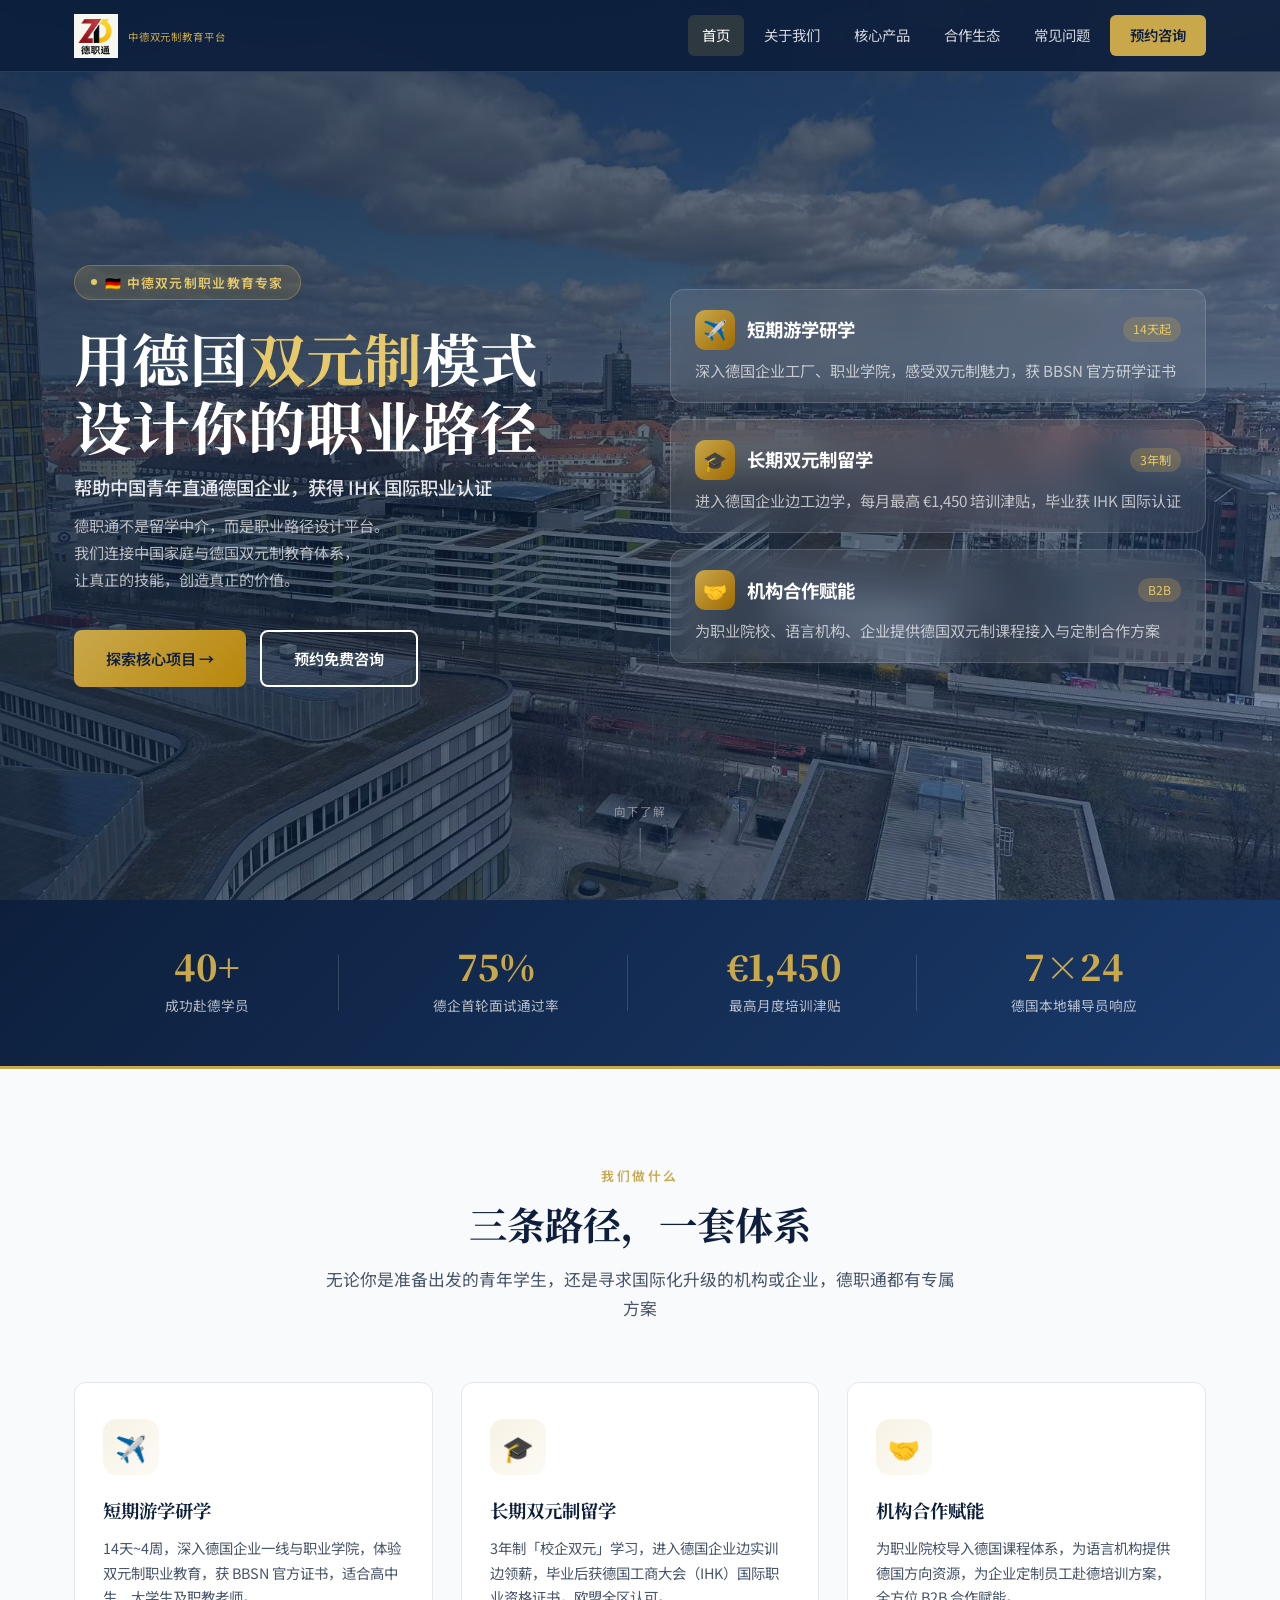
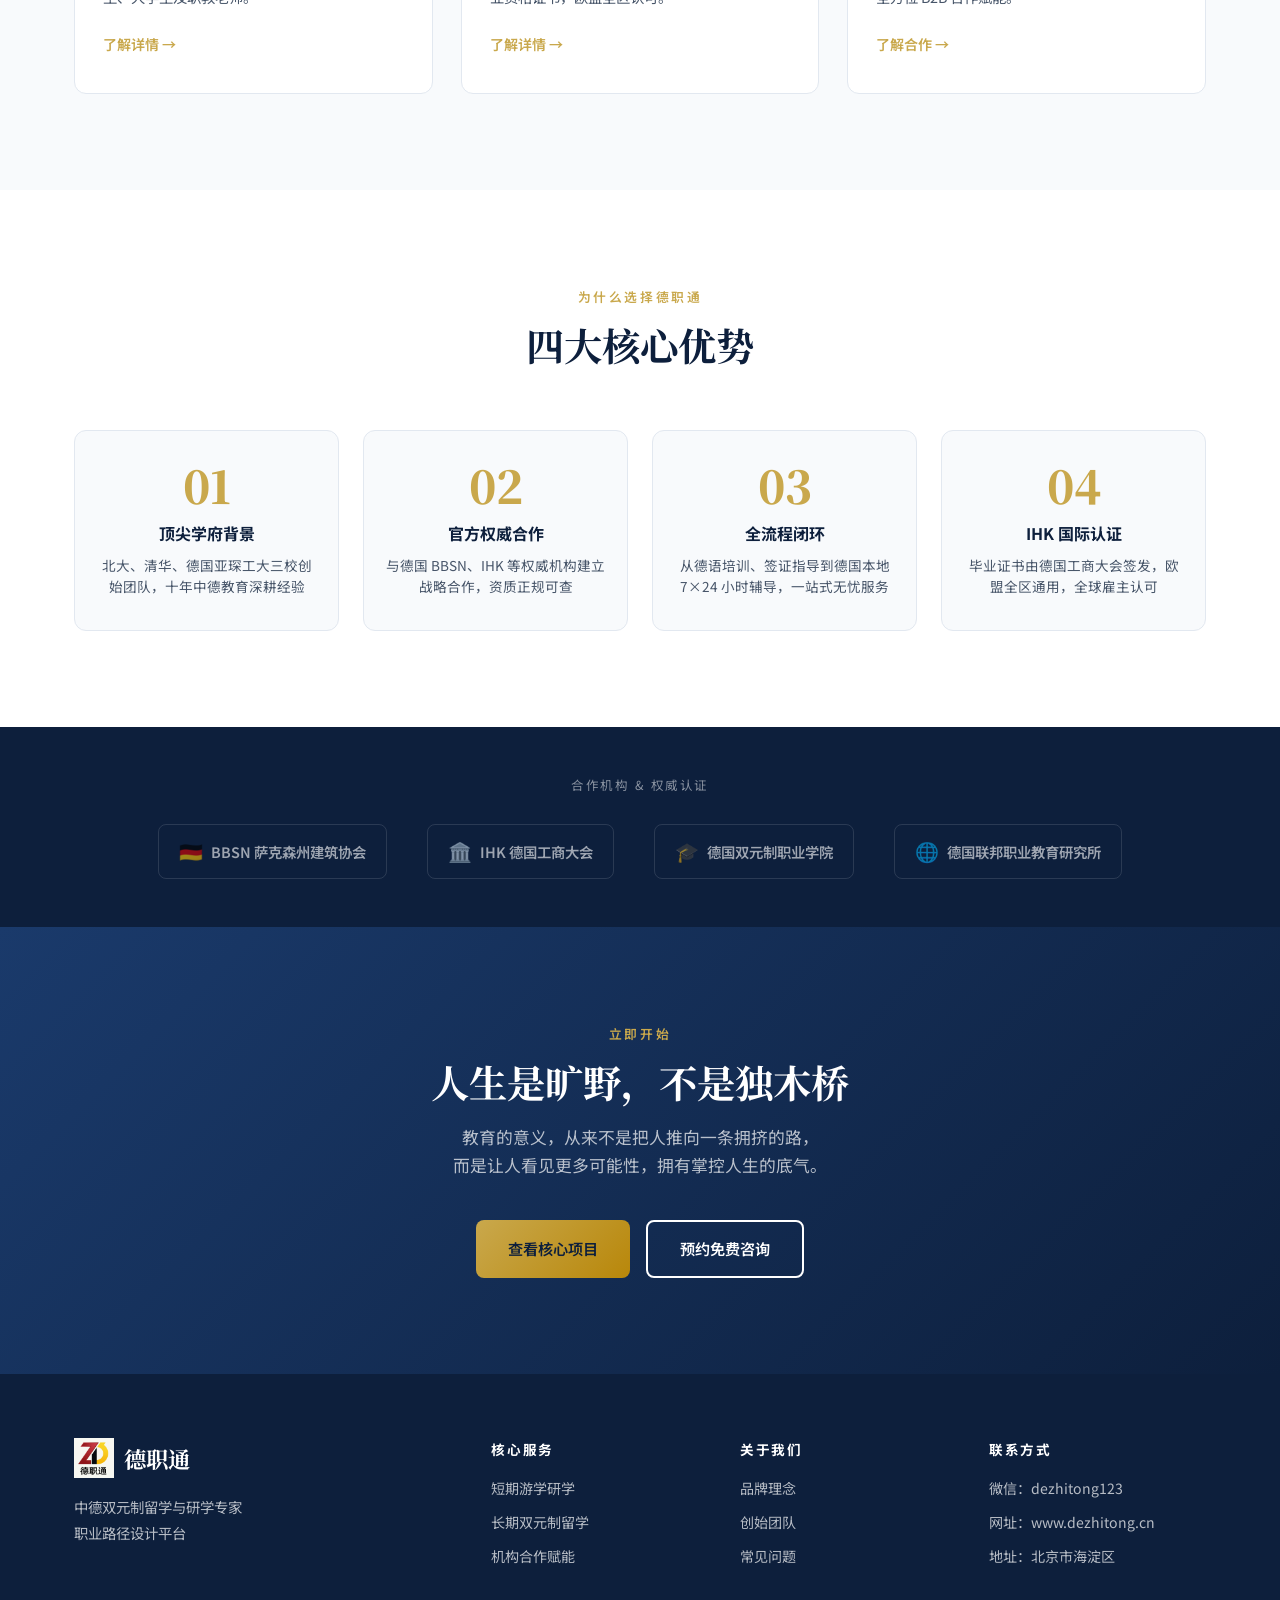
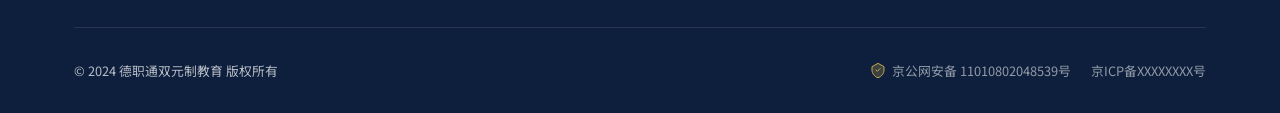
==== commit 85249a67: "多页面重构: 6页独立结构 + 背景图 + Logo + 真实表单提交" ====
--- a/index.html
+++ b/index.html
@@ -4,77 +4,485 @@
   <meta charset="UTF-8" />
   <meta name="viewport" content="width=device-width, initial-scale=1.0" />
   <title>德职通 · 中德双元制教育平台</title>
-  <meta name="description" content="德职通 — 中德双元制留学与研学专家，专注职业路径设计，连接中国家庭与德国成熟的职业教育体系。" />
+  <meta name="description" content="德职通——中德双元制留学与研学专家。帮助中国青年通过德国双元制职业教育体系，获得IHK认证，开启国际职业生涯。" />
   <link rel="preconnect" href="https://fonts.googleapis.com" />
   <link rel="preconnect" href="https://fonts.gstatic.com" crossorigin />
   <link href="https://fonts.googleapis.com/css2?family=Noto+Sans+SC:wght@300;400;500;600;700;900&family=Noto+Serif+SC:wght@400;600;700&display=swap" rel="stylesheet" />
-  <link rel="stylesheet" href="style.css" />
+  <link rel="stylesheet" href="shared.css" />
+  <style>
+    /* ======= INDEX PAGE STYLES ======= */
+
+    /* Hero */
+    .hero {
+      position: relative;
+      min-height: 100vh;
+      display: flex;
+      align-items: center;
+      overflow: hidden;
+    }
+    .hero-bg {
+      position: absolute;
+      inset: 0;
+      background-image: url('assets/hero-bg.jpg');
+      background-size: cover;
+      background-position: center 40%;
+      transform: scale(1.04);
+      transition: transform 8s ease;
+    }
+    .hero-bg.loaded { transform: scale(1); }
+    .hero-overlay {
+      position: absolute;
+      inset: 0;
+      background: linear-gradient(
+        135deg,
+        rgba(13,31,60,.82) 0%,
+        rgba(13,31,60,.65) 50%,
+        rgba(26,58,107,.5) 100%
+      );
+    }
+    .hero-content {
+      position: relative;
+      z-index: 2;
+      width: 100%;
+      max-width: 1180px;
+      margin: 0 auto;
+      padding: calc(var(--nav-h) + 60px) 24px 80px;
+      display: grid;
+      grid-template-columns: 1fr 1fr;
+      gap: 60px;
+      align-items: center;
+    }
+    .hero-left {}
+    .hero-tag {
+      display: inline-flex;
+      align-items: center;
+      gap: 8px;
+      background: rgba(201,168,76,.18);
+      border: 1px solid rgba(201,168,76,.4);
+      border-radius: 100px;
+      padding: 6px 16px;
+      font-size: .8rem;
+      font-weight: 600;
+      color: var(--gold2);
+      letter-spacing: .1em;
+      margin-bottom: 24px;
+    }
+    .hero-tag::before {
+      content: '';
+      width: 6px; height: 6px;
+      background: var(--gold2);
+      border-radius: 50%;
+      animation: pulse 2s infinite;
+    }
+    @keyframes pulse {
+      0%,100%{ opacity:1; transform:scale(1); }
+      50%{ opacity:.5; transform:scale(1.6); }
+    }
+    .hero-title {
+      font-family: var(--serif);
+      font-size: clamp(2.2rem, 4.5vw, 3.8rem);
+      font-weight: 700;
+      color: var(--white);
+      line-height: 1.18;
+      margin-bottom: 12px;
+    }
+    .hero-title .accent { color: var(--gold2); }
+    .hero-subtitle-main {
+      font-size: clamp(1rem, 1.5vw, 1.15rem);
+      color: rgba(255,255,255,.88);
+      margin-bottom: 8px;
+      font-weight: 500;
+    }
+    .hero-desc {
+      font-size: .95rem;
+      color: rgba(255,255,255,.68);
+      line-height: 1.8;
+      margin-bottom: 36px;
+    }
+    .hero-actions {
+      display: flex;
+      gap: 14px;
+      flex-wrap: wrap;
+    }
+
+    /* Hero right — core services card */
+    .hero-right {
+      display: flex;
+      flex-direction: column;
+      gap: 16px;
+    }
+    .hero-card {
+      background: rgba(255,255,255,.08);
+      border: 1px solid rgba(255,255,255,.15);
+      backdrop-filter: blur(16px);
+      -webkit-backdrop-filter: blur(16px);
+      border-radius: 14px;
+      padding: 20px 24px;
+      transition: var(--transition);
+    }
+    .hero-card:hover {
+      background: rgba(201,168,76,.12);
+      border-color: rgba(201,168,76,.4);
+      transform: translateX(4px);
+    }
+    .hero-card-header {
+      display: flex;
+      align-items: center;
+      gap: 12px;
+      margin-bottom: 8px;
+    }
+    .hero-card-icon {
+      width: 40px; height: 40px;
+      border-radius: 10px;
+      background: linear-gradient(135deg, var(--gold), #a06a00);
+      display: flex; align-items: center; justify-content: center;
+      font-size: 1.2rem;
+      flex-shrink: 0;
+    }
+    .hero-card-title {
+      font-size: 1.15rem;
+      font-weight: 700;
+      color: var(--white);
+    }
+    .hero-card-tag {
+      margin-left: auto;
+      font-size: .76rem;
+      background: rgba(201,168,76,.25);
+      color: var(--gold2);
+      padding: 2px 10px;
+      border-radius: 100px;
+      white-space: nowrap;
+    }
+    .hero-card p {
+      font-size: .95rem;
+      color: rgba(255,255,255,.68);
+      line-height: 1.6;
+    }
+    .hero-scroll {
+      position: absolute;
+      bottom: 32px;
+      left: 50%;
+      transform: translateX(-50%);
+      z-index: 2;
+      display: flex;
+      flex-direction: column;
+      align-items: center;
+      gap: 6px;
+      color: rgba(255,255,255,.45);
+      font-size: .72rem;
+      letter-spacing: .1em;
+    }
+    .hero-scroll-line {
+      width: 1px;
+      height: 40px;
+      background: linear-gradient(to bottom, rgba(255,255,255,.4), transparent);
+      animation: scrollline 2s ease-in-out infinite;
+    }
+    @keyframes scrollline {
+      0%,100%{ opacity:1; transform:scaleY(1); }
+      50%{ opacity:.3; transform:scaleY(.5); }
+    }
+
+    /* Stats bar */
+    .stats-bar {
+      background: linear-gradient(135deg, var(--navy) 0%, var(--navy2) 100%);
+      padding: 48px 0;
+      border-bottom: 3px solid var(--gold);
+    }
+    .stats-grid {
+      display: grid;
+      grid-template-columns: repeat(4, 1fr);
+      gap: 24px;
+    }
+    .stat-item {
+      text-align: center;
+      position: relative;
+    }
+    .stat-item:not(:last-child)::after {
+      content: '';
+      position: absolute;
+      right: 0; top: 10%; bottom: 10%;
+      width: 1px;
+      background: rgba(255,255,255,.15);
+    }
+    .stat-num {
+      display: block;
+      font-size: 2.2rem;
+      font-weight: 900;
+      color: var(--gold);
+      font-family: var(--serif);
+      line-height: 1;
+      margin-bottom: 8px;
+    }
+    .stat-label {
+      font-size: .85rem;
+      color: rgba(255,255,255,.7);
+    }
+
+    /* What we do */
+    .services { background: var(--gray50); }
+    .services-grid {
+      display: grid;
+      grid-template-columns: repeat(3, 1fr);
+      gap: 28px;
+    }
+    .svc-card {
+      background: var(--white);
+      border-radius: var(--radius);
+      padding: 36px 28px;
+      border: 1px solid var(--gray200);
+      transition: var(--transition);
+      cursor: pointer;
+    }
+    .svc-card:hover {
+      border-color: var(--gold);
+      box-shadow: 0 8px 32px rgba(201,168,76,.15);
+      transform: translateY(-4px);
+    }
+    .svc-icon {
+      width: 56px; height: 56px;
+      border-radius: 14px;
+      background: linear-gradient(135deg, rgba(201,168,76,.15), rgba(201,168,76,.05));
+      display: flex; align-items: center; justify-content: center;
+      font-size: 1.6rem;
+      margin-bottom: 20px;
+    }
+    .svc-card h3 {
+      font-size: 1.15rem;
+      font-weight: 700;
+      color: var(--navy);
+      margin-bottom: 10px;
+      font-family: var(--serif);
+    }
+    .svc-card p {
+      font-size: .9rem;
+      color: var(--gray600);
+      line-height: 1.7;
+      margin-bottom: 20px;
+    }
+    .svc-link {
+      font-size: .88rem;
+      font-weight: 600;
+      color: var(--gold);
+      display: inline-flex;
+      align-items: center;
+      gap: 4px;
+      transition: var(--transition);
+    }
+    .svc-link:hover { gap: 8px; }
+
+    /* Why choose us — 3 columns */
+    .why { background: var(--white); }
+    .why-grid {
+      display: grid;
+      grid-template-columns: repeat(4, 1fr);
+      gap: 24px;
+    }
+    .why-card {
+      text-align: center;
+      padding: 32px 20px;
+      border-radius: var(--radius);
+      background: var(--gray50);
+      border: 1px solid var(--gray200);
+      transition: var(--transition);
+    }
+    .why-card:hover {
+      background: var(--navy);
+      border-color: var(--navy);
+    }
+    .why-card:hover .why-title,
+    .why-card:hover .why-desc { color: var(--white); }
+    .why-card:hover .why-num { color: var(--gold2); }
+    .why-num {
+      font-size: 2.8rem;
+      font-weight: 900;
+      color: var(--gold);
+      font-family: var(--serif);
+      line-height: 1;
+      margin-bottom: 12px;
+    }
+    .why-title {
+      font-size: 1rem;
+      font-weight: 700;
+      color: var(--navy);
+      margin-bottom: 8px;
+    }
+    .why-desc {
+      font-size: .85rem;
+      color: var(--gray600);
+      line-height: 1.6;
+    }
+
+    /* Partners strip */
+    .partners-strip {
+      background: var(--navy);
+      padding: 48px 0;
+    }
+    .partners-strip-header {
+      text-align: center;
+      color: rgba(255,255,255,.5);
+      font-size: .78rem;
+      letter-spacing: .2em;
+      text-transform: uppercase;
+      margin-bottom: 28px;
+    }
+    .partners-logos {
+      display: flex;
+      align-items: center;
+      justify-content: center;
+      gap: 40px;
+      flex-wrap: wrap;
+    }
+    .partner-badge {
+      display: flex;
+      align-items: center;
+      gap: 8px;
+      color: rgba(255,255,255,.6);
+      font-size: .9rem;
+      font-weight: 600;
+      padding: 10px 20px;
+      border: 1px solid rgba(255,255,255,.12);
+      border-radius: 8px;
+      transition: var(--transition);
+    }
+    .partner-badge:hover {
+      border-color: rgba(201,168,76,.5);
+      color: var(--gold2);
+    }
+    .partner-badge .flag { font-size: 1.2rem; }
+
+    /* CTA section */
+    .cta-section {
+      background: linear-gradient(135deg, var(--navy2) 0%, var(--navy) 100%);
+      padding: 96px 0;
+      text-align: center;
+    }
+    .cta-section .section-title { color: var(--white); }
+    .cta-section .section-desc { color: rgba(255,255,255,.7); margin-bottom: 40px; }
+    .cta-actions { display: flex; gap: 16px; justify-content: center; flex-wrap: wrap; }
+
+    /* ——— Responsive ——— */
+    @media (max-width: 960px) {
+      .hero-content { grid-template-columns: 1fr; gap: 40px; }
+      .hero-right { display: none; }
+      .services-grid { grid-template-columns: 1fr 1fr; }
+      .why-grid { grid-template-columns: 1fr 1fr; }
+      .stats-grid { grid-template-columns: 1fr 1fr; gap: 16px; }
+      .stat-item:nth-child(2)::after { display: none; }
+    }
+    @media (max-width: 600px) {
+      .services-grid { grid-template-columns: 1fr; }
+      .why-grid { grid-template-columns: 1fr 1fr; }
+    }
+    @media (max-width: 400px) {
+      .why-grid { grid-template-columns: 1fr; }
+    }
+  </style>
 </head>
 <body>
 
   <!-- ========== NAVBAR ========== -->
   <nav class="navbar" id="navbar">
     <div class="nav-inner">
-      <a href="#" class="nav-logo">
-        <span class="logo-de">德</span><span class="logo-zhi">职</span><span class="logo-tong">通</span>
-        <span class="logo-sub">中德双元制教育</span>
+      <a href="index.html" class="nav-logo">
+        <img src="assets/logo.png" alt="德职通 Logo" onerror="this.style.display='none';this.nextElementSibling.style.display='flex'" />
+        <div class="nav-logo-text" style="display:none">
+          <span class="nav-logo-name">德职通</span>
+          <span class="nav-logo-sub">中德双元制教育</span>
+        </div>
+        <div class="nav-logo-text">
+          <span class="nav-logo-sub">中德双元制教育平台</span>
+        </div>
       </a>
       <button class="nav-toggle" id="navToggle" aria-label="菜单">
         <span></span><span></span><span></span>
       </button>
       <ul class="nav-links" id="navLinks">
-        <li><a href="#about">关于我们</a></li>
-        <li><a href="#opportunity">时代机遇</a></li>
-        <li><a href="#products">核心产品</a></li>
-        <li><a href="#partners">合作生态</a></li>
-        <li><a href="#faq">常见问题</a></li>
-        <li><a href="#contact" class="nav-cta">联系我们</a></li>
+        <li><a href="index.html">首页</a></li>
+        <li><a href="about.html">关于我们</a></li>
+        <li><a href="products.html">核心产品</a></li>
+        <li><a href="partners.html">合作生态</a></li>
+        <li><a href="faq.html">常见问题</a></li>
+        <li><a href="contact.html" class="nav-cta">预约咨询</a></li>
       </ul>
     </div>
   </nav>
 
   <!-- ========== HERO ========== -->
   <section class="hero" id="hero">
-    <div class="hero-bg">
+    <div class="hero-bg" id="heroBg">
       <div class="hero-overlay"></div>
     </div>
     <div class="hero-content">
-      <p class="hero-eyebrow">中德双元制留学与研学专家</p>
-      <h1 class="hero-title">
-        人生是旷野，<br />不是独木桥
-      </h1>
-      <p class="hero-subtitle">
-        教育的意义，从来不是把人推向一条拥挤的路，<br class="br-desk" />
-        而是让人看见更多可能性，拥有掌控人生的底气与能力。
-      </p>
-      <div class="hero-actions">
-        <a href="#products" class="btn btn-primary">探索项目</a>
-        <a href="#contact" class="btn btn-outline">预约咨询</a>
-      </div>
-    </div>
-    <div class="hero-scroll-hint">
-      <span>向下探索</span>
-      <div class="scroll-arrow"></div>
+      <div class="hero-left">
+        <div class="hero-tag">🇩🇪 中德双元制职业教育专家</div>
+        <h1 class="hero-title">
+          用德国<span class="accent">双元制</span>模式<br />
+          设计你的职业路径
+        </h1>
+        <p class="hero-subtitle-main">帮助中国青年直通德国企业，获得 IHK 国际职业认证</p>
+        <p class="hero-desc">
+          德职通不是留学中介，而是职业路径设计平台。<br />
+          我们连接中国家庭与德国双元制教育体系，<br />
+          让真正的技能，创造真正的价值。
+        </p>
+        <div class="hero-actions">
+          <a href="products.html" class="btn btn-primary">探索核心项目 →</a>
+          <a href="contact.html" class="btn btn-outline">预约免费咨询</a>
+        </div>
+      </div>
+
+      <div class="hero-right">
+        <div class="hero-card reveal">
+          <div class="hero-card-header">
+            <div class="hero-card-icon">✈️</div>
+            <span class="hero-card-title">短期游学研学</span>
+            <span class="hero-card-tag">14天起</span>
+          </div>
+          <p>深入德国企业工厂、职业学院，感受双元制魅力，获 BBSN 官方研学证书</p>
+        </div>
+        <div class="hero-card reveal">
+          <div class="hero-card-header">
+            <div class="hero-card-icon">🎓</div>
+            <span class="hero-card-title">长期双元制留学</span>
+            <span class="hero-card-tag">3年制</span>
+          </div>
+          <p>进入德国企业边工边学，每月最高 €1,450 培训津贴，毕业获 IHK 国际认证</p>
+        </div>
+        <div class="hero-card reveal">
+          <div class="hero-card-header">
+            <div class="hero-card-icon">🤝</div>
+            <span class="hero-card-title">机构合作赋能</span>
+            <span class="hero-card-tag">B2B</span>
+          </div>
+          <p>为职业院校、语言机构、企业提供德国双元制课程接入与定制合作方案</p>
+        </div>
+      </div>
+    </div>
+    <div class="hero-scroll">
+      <span>向下了解</span>
+      <div class="hero-scroll-line"></div>
     </div>
   </section>
 
   <!-- ========== STATS BAR ========== -->
-  <section class="stats-bar">
+  <section class="stats-bar" style="position:relative;overflow:hidden">
+    <div class="section-bg-layer" style="position:absolute;inset:0;background:url('assets/cathedral-blossom.jpg') center 40%/cover no-repeat;opacity:.06;"></div>
     <div class="container">
       <div class="stats-grid">
-        <div class="stat-item">
+        <div class="stat-item reveal">
           <span class="stat-num">40+</span>
-          <span class="stat-label">推荐赴德学员</span>
-        </div>
-        <div class="stat-item">
+          <span class="stat-label">成功赴德学员</span>
+        </div>
+        <div class="stat-item reveal">
           <span class="stat-num">75%</span>
           <span class="stat-label">德企首轮面试通过率</span>
         </div>
-        <div class="stat-item">
+        <div class="stat-item reveal">
           <span class="stat-num">€1,450</span>
           <span class="stat-label">最高月度培训津贴</span>
         </div>
-        <div class="stat-item">
+        <div class="stat-item reveal">
           <span class="stat-num">7×24</span>
           <span class="stat-label">德国本地辅导员响应</span>
         </div>
@@ -82,581 +490,94 @@
     </div>
   </section>
 
-  <!-- ========== ABOUT ========== -->
-  <section class="section about" id="about">
+  <!-- ========== WHAT WE DO ========== -->
+  <section class="section services" style="position:relative;overflow:hidden">
+    <div class="section-bg-layer" style="position:absolute;inset:0;background:url('assets/classroom.jpg') center 50%/cover no-repeat;opacity:.05;"></div>
     <div class="container">
       <div class="section-header">
-        <p class="section-eyebrow">关于德职通</p>
-        <h2 class="section-title">中德职教桥梁<br />职业路径设计专家</h2>
-      </div>
-      <div class="about-grid">
-        <div class="about-text">
-          <p class="lead">德职通诞生于中德教育与产业体系的交汇点。我们不是简单的留学服务中介，而是专注于中德双元制教育的<strong>职业路径设计平台</strong>。</p>
-          <div class="connections">
-            <div class="conn-item">
-              <div class="conn-icon">🌉</div>
-              <div class="conn-text">连接中国家庭与德国成熟的职业教育体系</div>
-            </div>
-            <div class="conn-item">
-              <div class="conn-icon">🏭</div>
-              <div class="conn-text">连接前沿产业需求与职业教育人才培养</div>
-            </div>
-            <div class="conn-item">
-              <div class="conn-icon">🎯</div>
-              <div class="conn-text">连接青年的职业理想与落地的现实路径</div>
-            </div>
-            <div class="conn-item">
-              <div class="conn-icon">🌱</div>
-              <div class="conn-text">连接个人价值成长与社会发展的核心需求</div>
-            </div>
-          </div>
-        </div>
-        <div class="about-vision">
-          <div class="vision-card">
-            <h3>品牌愿景</h3>
-            <p>让每一个人，都能找到真正能带来成就感的事业，实现自我价值，拥有真正的 <em>Happy Life</em>。</p>
-          </div>
-          <div class="founders">
-            <h3>创始团队</h3>
-            <div class="founder-card">
-              <div class="founder-avatar">M</div>
-              <div class="founder-info">
-                <strong>M老师 · 创始人</strong>
-                <span>北京大学毕业，聚焦青少年成长路径规划与国际教育体系研究</span>
-                <blockquote>"教育不是投资回报率问题，而是人生质量问题。"</blockquote>
-              </div>
-            </div>
-            <div class="founder-card">
-              <div class="founder-avatar">F</div>
-              <div class="founder-info">
-                <strong>F老师 · 联合创始人</strong>
-                <span>清华大学 + 德国亚琛工业大学（RWTH Aachen）双背景</span>
-                <blockquote>"路径不是选出来的，是设计出来的。"</blockquote>
-              </div>
-            </div>
-          </div>
-        </div>
-      </div>
-
-      <!-- 核心优势 -->
-      <div class="advantages">
-        <h3 class="sub-title">核心优势</h3>
-        <div class="adv-grid">
-          <div class="adv-card">
-            <div class="adv-icon">🎓</div>
-            <h4>顶尖学府基因</h4>
-            <p>创始团队具备北大、清华、德国亚琛工大顶尖教育背景，拥有十年教育行业深耕经验。</p>
-          </div>
-          <div class="adv-card">
-            <div class="adv-icon">🤝</div>
-            <h4>德国官方深度合作</h4>
-            <p>与德国萨克森州建筑协会（BBSN）、德国工商大会（IHK）等权威机构建立战略合作伙伴关系。</p>
-          </div>
-          <div class="adv-card">
-            <div class="adv-icon">🔄</div>
-            <h4>全流程闭环服务</h4>
-            <p>从德语培训、企业匹配到赴德后全程陪伴，德国本地7×24小时双语辅导员随时响应。</p>
-          </div>
-          <div class="adv-card">
-            <div class="adv-icon">📜</div>
-            <h4>权威认证体系</h4>
-            <p>毕业可获德国工商大会（IHK）签发的职业资格证书，欧盟通用、全球认可。</p>
-          </div>
+        <p class="section-eyebrow">我们做什么</p>
+        <h2 class="section-title">三条路径，一套体系</h2>
+        <p class="section-desc">无论你是准备出发的青年学生，还是寻求国际化升级的机构或企业，德职通都有专属方案</p>
+      </div>
+      <div class="services-grid">
+        <div class="svc-card reveal">
+          <div class="svc-icon">✈️</div>
+          <h3>短期游学研学</h3>
+          <p>14天~4周，深入德国企业一线与职业学院，体验双元制职业教育，获 BBSN 官方证书，适合高中生、大学生及职教老师。</p>
+          <a href="products.html#study" class="svc-link">了解详情 →</a>
+        </div>
+        <div class="svc-card reveal">
+          <div class="svc-icon">🎓</div>
+          <h3>长期双元制留学</h3>
+          <p>3年制「校企双元」学习，进入德国企业边实训边领薪，毕业后获德国工商大会（IHK）国际职业资格证书，欧盟全区认可。</p>
+          <a href="products.html#longterm" class="svc-link">了解详情 →</a>
+        </div>
+        <div class="svc-card reveal">
+          <div class="svc-icon">🤝</div>
+          <h3>机构合作赋能</h3>
+          <p>为职业院校导入德国课程体系，为语言机构提供德国方向资源，为企业定制员工赴德培训方案，全方位 B2B 合作赋能。</p>
+          <a href="partners.html" class="svc-link">了解合作 →</a>
         </div>
       </div>
     </div>
   </section>
 
-  <!-- ========== OPPORTUNITY ========== -->
-  <section class="section opportunity" id="opportunity">
-    <div class="container">
-      <div class="section-header light">
-        <p class="section-eyebrow">时代机遇</p>
-        <h2 class="section-title">三大浪潮交汇点<br />为什么是现在？</h2>
-      </div>
-      <div class="wave-grid">
-        <div class="wave-card">
-          <div class="wave-num">01</div>
-          <h3>教育焦虑持续升级</h3>
-          <p>学历内卷不断加剧，名校资源稀缺，就业市场不确定性增强，单一的升学路径已无法承载青年对人生发展的多元需求。</p>
-        </div>
-        <div class="wave-card">
-          <div class="wave-num">02</div>
-          <h3>产业结构深刻变革</h3>
-          <p>中国制造业升级进入关键期，高端技术型人才缺口持续扩大，AI融合产业，具备国际视野与实操能力的技能人才迎来黄金发展期。</p>
-        </div>
-        <div class="wave-card">
-          <div class="wave-num">03</div>
-          <h3>职业教育价值重估</h3>
-          <p>技能型人才收入与社会地位持续提升，德国"双元制"职业教育体系已成为中国职业教育升级的核心参照。</p>
-        </div>
-      </div>
-
-      <div class="methodology">
-        <h3 class="sub-title light">核心方法论 · 三层结构成长模型</h3>
-        <div class="method-steps">
-          <div class="method-step">
-            <div class="step-circle">认知层</div>
-            <div class="step-line"></div>
-            <h4>扩大视野</h4>
-            <p>打破"人生只有独木桥"的固化认知，让青年看见职业成长的多元可能性。</p>
-          </div>
-          <div class="method-step">
-            <div class="step-circle">结构层</div>
-            <div class="step-line"></div>
-            <h4>设计路径</h4>
-            <p>基于个人背景与职业目标，结合德国双元制体系，量身定制专属职业成长方案。</p>
-          </div>
-          <div class="method-step">
-            <div class="step-circle">行动层</div>
-            <div class="step-line hide"></div>
-            <h4>陪伴执行</h4>
-            <p>以全流程闭环服务体系，陪伴学生完成每一步，将规划落地为结果。</p>
-          </div>
-        </div>
-      </div>
-    </div>
-  </section>
-
-  <!-- ========== PRODUCTS ========== -->
-  <section class="section products" id="products">
+  <!-- ========== WHY CHOOSE US ========== -->
+  <section class="section why" style="position:relative;overflow:hidden">
+    <div class="section-bg-layer" style="position:absolute;inset:0;background:url('assets/hamburg-port.jpg') center 40%/cover no-repeat;opacity:.06;"></div>
     <div class="container">
       <div class="section-header">
-        <p class="section-eyebrow">核心产品体系</p>
-        <h2 class="section-title">为不同需求<br />量身设计的路径</h2>
-      </div>
-
-      <div class="product-tabs">
-        <button class="tab-btn active" data-tab="study">短期游学研学项目</button>
-        <button class="tab-btn" data-tab="longterm">长期双元制留学项目</button>
-      </div>
-
-      <!-- 短期研学 -->
-      <div class="tab-panel active" id="tab-study">
-        <div class="product-hero-text">
-          <p>德职通联合德国萨克森州建筑协会、多家德国标杆企业及职业教育机构，打造面向职业院校学生、教师及企业员工的中德短期游学与研学项目，以<strong>"沉浸式+体验式+专业导向"</strong>为核心，让学员深度触摸德国双元制教育内核。</p>
-        </div>
-        <div class="highlights-grid">
-          <div class="hl-card">
-            <span class="hl-icon">🏗️</span>
-            <h4>深度企业参访</h4>
-            <p>走进STRABAG、Ludwig Pfeiffer、EUROVIA等德国建筑巨头，由企业培训师带队深入工地现场与生产一线。</p>
-          </div>
-          <div class="hl-card">
-            <span class="hl-icon">🔨</span>
-            <h4>实景实训体验</h4>
-            <p>在莱比锡、德累斯顿跨企业培训中心（ÜAZ），由德国资深培训师指导，参与木工、管道、混凝土等实操课程。</p>
-          </div>
-          <div class="hl-card">
-            <span class="hl-icon">🌍</span>
-            <h4>本土同堂交流</h4>
-            <p>走进德国职业学校，与德国学徒同堂交流，沉浸式体验德国职业教育的真实氛围，拓展国际视野。</p>
-          </div>
-          <div class="hl-card">
-            <span class="hl-icon">📐</span>
-            <h4>定制化课程设计</h4>
-            <p>可根据合作院校、企业需求，定制绿色建筑、市政工程、智能建造、古建修复等专属主题课程。</p>
-          </div>
-        </div>
-
-        <h3 class="sub-title center">典型 2 周行程示例</h3>
-        <div class="itinerary-table-wrap">
-          <table class="itinerary-table">
-            <thead>
-              <tr>
-                <th>天数</th>
-                <th>核心主题</th>
-                <th>行程内容</th>
-              </tr>
-            </thead>
-            <tbody>
-              <tr>
-                <td class="day">D1-2</td>
-                <td><span class="tag">抵达与初识</span></td>
-                <td>抵达德国，参访萨克森州建筑协会，举办开营仪式，熟悉当地环境</td>
-              </tr>
-              <tr>
-                <td class="day">D3-5</td>
-                <td><span class="tag">企业深度参访</span></td>
-                <td>走访德国头部建筑企业、在建工地现场，全面了解德国标准化建造全流程</td>
-              </tr>
-              <tr>
-                <td class="day">D6-8</td>
-                <td><span class="tag">线下实训体验</span></td>
-                <td>在跨企业培训中心参与木工、管道、混凝土等专业实操课程，德国师傅一对一指导</td>
-              </tr>
-              <tr>
-                <td class="day">D9-10</td>
-                <td><span class="tag">职教文化交流</span></td>
-                <td>参访德国本土职业学校，与德国学徒同堂交流，体验德国双元制教育日常与当地文化</td>
-              </tr>
-              <tr>
-                <td class="day">D11-12</td>
-                <td><span class="tag">结营颁证</span></td>
-                <td>柏林/德累斯顿文化考察，举办结营仪式，颁发BBSN短期培训证书，启程返程</td>
-              </tr>
-            </tbody>
-          </table>
-        </div>
-        <p class="audience-note">🎯 适合人群：职业院校在校学生、专业教师，建筑工程类企业技术骨干、管理人员</p>
-      </div>
-
-      <!-- 长期留学 -->
-      <div class="tab-panel" id="tab-longterm">
-        <div class="product-hero-text">
-          <p>德职通为中国学生提供赴德双元制职业教育全流程一站式服务，学生将以<strong>"企业带薪学徒 + 职业学校理论学习"</strong>的双元模式完成培训，毕业可获得德国工商大会（IHK）职业资格证书。</p>
-        </div>
-        <div class="highlights-grid">
-          <div class="hl-card">
-            <span class="hl-icon">💰</span>
-            <h4>带薪培训，经济无压力</h4>
-            <p>培训期间每月可获1000-1450欧元培训津贴，逐年递增，足以覆盖在德全部生活成本。</p>
-          </div>
-          <div class="hl-card">
-            <span class="hl-icon">📋</span>
-            <h4>企业直签，就业有保障</h4>
-            <p>入学即与德国企业直接签订IHK备案的职业培训合同，毕业即可直接入职签约企业。</p>
-          </div>
-          <div class="hl-card">
-            <span class="hl-icon">🚀</span>
-            <h4>多元发展，成长无上限</h4>
-            <p>毕业后可留德就业晋升，也可申请德国应用技术大学深造，实现"技能+学历"双重提升。</p>
-          </div>
-          <div class="hl-card">
-            <span class="hl-icon">🛡️</span>
-            <h4>全链服务，全程有陪伴</h4>
-            <p>从国内德语学习到德国落地生活，德国本地专职中德双语辅导员全程跟进，安心无忧。</p>
-          </div>
-        </div>
-
-        <h3 class="sub-title center">热门职业方向（建筑与工程类）</h3>
-        <div class="career-cards">
-          <div class="career-card">
-            <h4>高层建筑技术人员</h4>
-            <div class="career-meta"><span>📅 2年学制</span><span>💶 €1,080–1,450/月</span></div>
-            <p>建筑工程公司、装饰装修企业、地产开发企业</p>
-          </div>
-          <div class="career-card">
-            <h4>道路建设者</h4>
-            <div class="career-meta"><span>📅 3年学制</span><span>💶 €1,080–1,450/月</span></div>
-            <p>市政工程企业、交通建设集团、路桥施工企业</p>
-          </div>
-          <div class="career-card">
-            <h4>管道建设者</h4>
-            <div class="career-meta"><span>📅 3年学制</span><span>💶 €1,080–1,450/月</span></div>
-            <p>水务集团、环保工程企业、市政公用事业单位</p>
-          </div>
-          <div class="career-card">
-            <h4>木匠</h4>
-            <div class="career-meta"><span>📅 3年学制</span><span>💶 €1,080–1,450/月</span></div>
-            <p>古建修复企业、木结构建筑公司、高端定制家居企业</p>
-          </div>
-          <div class="career-card">
-            <h4>建筑绘图员</h4>
-            <div class="career-meta"><span>📅 3年学制</span><span>💶 €1,080–1,450/月</span></div>
-            <p>建筑设计院、规划设计事务所、工程咨询企业</p>
-          </div>
-        </div>
-
-        <div class="process-section">
-          <h3 class="sub-title center">项目全流程</h3>
-          <div class="process-steps">
-            <div class="process-step">
-              <div class="ps-num">1</div>
-              <h4>语言筹备</h4>
-              <p>A1-B1德语培训，考取歌德B1证书</p>
-            </div>
-            <div class="ps-arrow">→</div>
-            <div class="process-step">
-              <div class="ps-num">2</div>
-              <h4>企业匹配</h4>
-              <p>匹配德国企业，面试辅导</p>
-            </div>
-            <div class="ps-arrow">→</div>
-            <div class="process-step">
-              <div class="ps-num">3</div>
-              <h4>签约赴德</h4>
-              <p>签培训合同，签证办理</p>
-            </div>
-            <div class="ps-arrow">→</div>
-            <div class="process-step">
-              <div class="ps-num">4</div>
-              <h4>在德培训</h4>
-              <p>2-3年双元制培训，带薪学习</p>
-            </div>
-            <div class="ps-arrow">→</div>
-            <div class="process-step">
-              <div class="ps-num">5</div>
-              <h4>毕业发展</h4>
-              <p>获IHK证书，就业/升学/回国</p>
-            </div>
-          </div>
-        </div>
-
-        <div class="apply-conditions">
-          <h3 class="sub-title center">申请条件</h3>
-          <ul class="cond-list">
-            <li>✅ 年龄 18-35 周岁</li>
-            <li>✅ 高中 / 高职及以上学历</li>
-            <li>✅ 具备基础的学习能力与职业意愿</li>
-            <li>✅ 无不良记录</li>
-          </ul>
+        <p class="section-eyebrow">为什么选择德职通</p>
+        <h2 class="section-title">四大核心优势</h2>
+      </div>
+      <div class="why-grid">
+        <div class="why-card reveal">
+          <div class="why-num">01</div>
+          <div class="why-title">顶尖学府背景</div>
+          <div class="why-desc">北大、清华、德国亚琛工大三校创始团队，十年中德教育深耕经验</div>
+        </div>
+        <div class="why-card reveal">
+          <div class="why-num">02</div>
+          <div class="why-title">官方权威合作</div>
+          <div class="why-desc">与德国 BBSN、IHK 等权威机构建立战略合作，资质正规可查</div>
+        </div>
+        <div class="why-card reveal">
+          <div class="why-num">03</div>
+          <div class="why-title">全流程闭环</div>
+          <div class="why-desc">从德语培训、签证指导到德国本地 7×24 小时辅导，一站式无忧服务</div>
+        </div>
+        <div class="why-card reveal">
+          <div class="why-num">04</div>
+          <div class="why-title">IHK 国际认证</div>
+          <div class="why-desc">毕业证书由德国工商大会签发，欧盟全区通用，全球雇主认可</div>
         </div>
       </div>
     </div>
   </section>
 
-  <!-- ========== PARTNERS ========== -->
-  <section class="section partners" id="partners">
+  <!-- ========== PARTNERS STRIP ========== -->
+  <div class="partners-strip">
     <div class="container">
-      <div class="section-header light">
-        <p class="section-eyebrow">中德职教合作生态</p>
-        <h2 class="section-title">全维度合作赋能</h2>
-        <p class="section-desc">德职通不仅为学员提供职业成长服务，更致力于搭建中德职业教育合作的全生态平台。</p>
-      </div>
-
-      <div class="partner-tabs">
-        <button class="ptab-btn active" data-ptab="school">职业院校</button>
-        <button class="ptab-btn" data-ptab="lang">语言培训机构</button>
-        <button class="ptab-btn" data-ptab="corp">建筑工程企业</button>
-      </div>
-
-      <div class="ptab-panel active" id="ptab-school">
-        <p class="ptab-intro">与国内职业院校深度合作，共建中德双元制特色专业，打造国际化人才培养基地。</p>
-        <div class="partner-grid">
-          <div class="pcard"><span class="pcard-icon">📚</span><h4>德语教学支持</h4><p>提供德语教学大纲、课程体系建议；定期开展德语教师培训；共享歌德学院B1模拟考试资源</p><span class="star-level">⭐⭐⭐</span></div>
-          <div class="pcard"><span class="pcard-icon">🏫</span><h4>中德课程共建</h4><p>引进德国建筑基础技能教学模块；共建中德双元制实验班课程体系；德国专家线上授课</p><span class="star-level">⭐⭐⭐⭐</span></div>
-          <div class="pcard"><span class="pcard-icon">✈️</span><h4>教师国际研修</h4><p>优先参与德国BBSN官方教师进修班；国内中德职教研讨会参会资格；支持申报合作教研课题</p><span class="star-level">⭐⭐⭐⭐</span></div>
-          <div class="pcard"><span class="pcard-icon">🏅</span><h4>招生品牌支持</h4><p>官方授牌"中德双元制人才培养基地"；协助开展项目说明会、家长开放日</p><span class="star-level">⭐⭐⭐</span></div>
-          <div class="pcard"><span class="pcard-icon">🌟</span><h4>海外发展通道</h4><p>赴德双元制留学优先推荐权；专属面试辅导与企业匹配绿色通道；签证办理专属服务</p><span class="star-level">⭐⭐⭐⭐⭐</span></div>
-          <div class="pcard"><span class="pcard-icon">🔧</span><h4>教学设备升级</h4><p>阶梯式合作发展基金；可用于实训设备采购、模拟工坊建设</p><span class="star-level">⭐⭐⭐⭐</span></div>
-        </div>
-      </div>
-
-      <div class="ptab-panel" id="ptab-lang">
-        <p class="ptab-intro">为语言培训机构提供全链条合作支持，实现生源转化、教学能力、品牌价值的同步提升。</p>
-        <div class="partner-grid">
-          <div class="pcard"><span class="pcard-icon">💎</span><h4>招生激励计划</h4><p>阶梯式渠道返点政策，季度结算、透明规范</p><span class="star-level">⭐⭐⭐⭐⭐</span></div>
-          <div class="pcard"><span class="pcard-icon">📊</span><h4>销售赋能支持</h4><p>提供官方培训手册、宣讲PPT、项目FAQ、成功案例库；专家团队支持公开课</p><span class="star-level">⭐⭐⭐</span></div>
-          <div class="pcard"><span class="pcard-icon">📖</span><h4>德语教学合作</h4><p>联合开设德语+双元制留学直通车班；提供专属教材建议与教学督导</p><span class="star-level">⭐⭐⭐⭐</span></div>
-          <div class="pcard"><span class="pcard-icon">🏷️</span><h4>品牌授权曝光</h4><p>官方授牌"德职通官方生源推荐机构"；官网、公众号合作名录展示</p><span class="star-level">⭐⭐⭐</span></div>
-          <div class="pcard"><span class="pcard-icon">🎫</span><h4>绿色通道服务</h4><p>推荐学员享受企业面试优先匹配权；专属客服对接，申请进度实时反馈</p><span class="star-level">⭐⭐⭐⭐</span></div>
-          <div class="pcard"><span class="pcard-icon">🎪</span><h4>联合市场活动</h4><p>共同策划中德双元制教育展、家长课堂等活动，分摊成本、共享客源</p><span class="star-level">⭐⭐⭐</span></div>
-        </div>
-      </div>
-
-      <div class="ptab-panel" id="ptab-corp">
-        <p class="ptab-intro">为建筑工程类企业提供定制化的中德技术交流与人才培养服务，助力技术升级与人才梯队建设。</p>
-        <div class="partner-grid">
-          <div class="pcard"><span class="pcard-icon">🏗️</span><h4>员工定制化赴德研修</h4><p>2-8周定制化短期研修班，覆盖预制化施工、BIM技术、古建修复等方向</p><span class="star-level">⭐⭐⭐⭐⭐</span></div>
-          <div class="pcard"><span class="pcard-icon">👨‍🔧</span><h4>德国技术专家引进</h4><p>协助邀请德国资深技师、工程师来华现场指导，提供工艺改进、技术培训服务</p><span class="star-level">⭐⭐⭐⭐</span></div>
-          <div class="pcard"><span class="pcard-icon">🤝</span><h4>学徒联合培养</h4><p>定向推荐德国双元制优秀毕业生；支持企业设立中德定向培养班</p><span class="star-level">⭐⭐⭐⭐</span></div>
-          <div class="pcard"><span class="pcard-icon">🗺️</span><h4>中德技术交流考察</h4><p>组织企业高管、技术骨干赴德考察，对接德国标杆企业、行业协会、科研机构</p><span class="star-level">⭐⭐⭐</span></div>
-          <div class="pcard"><span class="pcard-icon">📜</span><h4>职业资格认证合作</h4><p>协助引入德国IHK职业标准，共同开发中德双认证企业内训课程</p><span class="star-level">⭐⭐⭐⭐</span></div>
-          <div class="pcard"><span class="pcard-icon">🏆</span><h4>政策申报品牌提升</h4><p>协助申报产教融合型企业；联合举办中德职教论坛，提升行业影响力</p><span class="star-level">⭐⭐⭐</span></div>
-        </div>
-      </div>
-    </div>
-  </section>
-
-  <!-- ========== SERVICE GUARANTEE ========== -->
-  <section class="section guarantee" id="guarantee">
+      <p class="partners-strip-header">合作机构 &amp; 权威认证</p>
+      <div class="partners-logos">
+        <div class="partner-badge"><span class="flag">🇩🇪</span> BBSN 萨克森州建筑协会</div>
+        <div class="partner-badge"><span class="flag">🏛️</span> IHK 德国工商大会</div>
+        <div class="partner-badge"><span class="flag">🎓</span> 德国双元制职业学院</div>
+        <div class="partner-badge"><span class="flag">🌐</span> 德国联邦职业教育研究所</div>
+      </div>
+    </div>
+  </div>
+
+  <!-- ========== CTA ========== -->
+  <section class="cta-section" style="position:relative;overflow:hidden">
+    <div class="section-bg-layer" style="position:absolute;inset:0;background:url('assets/flight-to-germany.jpg') center 50%/cover no-repeat;opacity:.08;"></div>
     <div class="container">
-      <div class="section-header">
-        <p class="section-eyebrow">全周期服务与权益保障</p>
-        <h2 class="section-title">每一步，我们都在</h2>
-      </div>
-      <div class="service-timeline">
-        <div class="st-item">
-          <div class="st-dot"></div>
-          <div class="st-content">
-            <h4>国内筹备阶段</h4>
-            <ul>
-              <li>德语学习规划与教学支持</li>
-              <li>个人背景与职业适配评估</li>
-              <li>德国企业精准匹配</li>
-              <li>面试专项辅导</li>
-              <li>签证材料准备与办理指导</li>
-            </ul>
-          </div>
-        </div>
-        <div class="st-item">
-          <div class="st-dot"></div>
-          <div class="st-content">
-            <h4>德国落地阶段</h4>
-            <ul>
-              <li>接机服务、住宿安排</li>
-              <li>银行/保险/外管局行政手续办理</li>
-              <li>当地生活融入指导</li>
-            </ul>
-          </div>
-        </div>
-        <div class="st-item">
-          <div class="st-dot"></div>
-          <div class="st-content">
-            <h4>在德就读阶段</h4>
-            <ul>
-              <li>中德双语辅导员定期回访</li>
-              <li>学业与培训进度跟进</li>
-              <li>企业与学校沟通协调</li>
-              <li>法律与权益维护支持</li>
-            </ul>
-          </div>
-        </div>
-        <div class="st-item">
-          <div class="st-dot"></div>
-          <div class="st-content">
-            <h4>毕业发展阶段</h4>
-            <ul>
-              <li>就业指导与职业晋升规划</li>
-              <li>德国高校升学申请指导</li>
-              <li>回国发展政策与资源对接</li>
-            </ul>
-          </div>
-        </div>
-      </div>
-      <div class="guarantee-cards">
-        <div class="gcard">
-          <div class="gcard-icon">⚖️</div>
-          <h4>法律权益保障</h4>
-          <p>学生赴德前将与德国企业直接签订由IHK备案的职业培训合同，受德国《职业培训法》（BBiG）严格保护。</p>
-        </div>
-        <div class="gcard">
-          <div class="gcard-icon">🛡️</div>
-          <h4>风险兜底保障</h4>
-          <p>因德职通原因导致签证被拒，全额退还服务费；近三年德企面试首轮通过率约75%，未通过可获二次匹配机会。</p>
-        </div>
-        <div class="gcard">
-          <div class="gcard-icon">💡</div>
-          <h4>透明化收费机制</h4>
-          <p>所有服务费用构成均在签约前书面告知，无任何隐藏消费；各项退费规则清晰写入服务合同。</p>
-        </div>
-      </div>
-    </div>
-  </section>
-
-  <!-- ========== FAQ ========== -->
-  <section class="section faq" id="faq">
-    <div class="container">
-      <div class="section-header">
-        <p class="section-eyebrow">常见问题</p>
-        <h2 class="section-title">您关心的，我们都有答案</h2>
-      </div>
-      <div class="faq-grid">
-        <div class="faq-col">
-          <h3 class="faq-cat">长期留学项目</h3>
-          <div class="faq-item">
-            <button class="faq-q">德语B1水平是否满足申请要求？面试通过率如何？<span class="faq-arrow">▼</span></button>
-            <div class="faq-a">
-              <p>歌德B1证书是德国双元制申请的法定门槛，在此基础上，德国企业面试更看重学生的沟通意愿、学习态度和职业素养。我们会在学生取得B1证书后，提供建筑行业术语、面试模拟、德国企业文化等专项辅导，全面提升面试通过率。近三年数据显示，我们累计推荐40余名中国学生参加德企面试，首轮通过率约75%，未通过者可获得二次企业匹配机会。</p>
-            </div>
-          </div>
-          <div class="faq-item">
-            <button class="faq-q">培训津贴是否足够覆盖在德生活成本？<span class="faq-arrow">▼</span></button>
-            <div class="faq-a">
-              <p>以德国莱比锡地区为例，学生培训首年每月可获得约1080欧元津贴，逐年上涨至1450欧元。当地常规月度支出：合租公寓300-350欧元、伙食250-300欧元、法定保险约110欧元、交通与通讯约50欧元，每月可结余200-300欧元，完全可以覆盖基本生活成本。</p>
-            </div>
-          </div>
-          <div class="faq-item">
-            <button class="faq-q">毕业后拿到的IHK证书回国是否被认可？<span class="faq-arrow">▼</span></button>
-            <div class="faq-a">
-              <p>德国IHK职业资格证书是欧盟范围内官方认可的职业资格，在中国被认定为相应职业的技能等级证明。若学生后续申请德国应用技术大学或综合性大学，该证书可作为职业实践证明，助力申请相关专业，部分院校可折算对应学分。</p>
-            </div>
-          </div>
-        </div>
-        <div class="faq-col">
-          <h3 class="faq-cat">短期研学项目</h3>
-          <div class="faq-item">
-            <button class="faq-q">研学行程中的实训环节，学员可以真正动手操作吗？<span class="faq-arrow">▼</span></button>
-            <div class="faq-a">
-              <p>可以。我们的实训环节均在BBSN官方跨企业培训中心开展，由德国资深培训师带队，根据中国学员的专业水平定制实操内容，学员可在师傅指导下分组动手完成木材加工、管道连接、砌筑练习等实操项目，结束后可获得BBSN签发的短期培训证书。</p>
-            </div>
-          </div>
-          <div class="faq-item">
-            <button class="faq-q">学员德语基础薄弱，能否正常参与研学行程？<span class="faq-arrow">▼</span></button>
-            <div class="faq-a">
-              <p>完全可以。所有企业参访、实训课程均配备专业中德双语翻译（建筑行业背景），确保技术术语与讲解内容准确传达；同时我们会提前发放双语专业词汇表，帮助学员预习核心内容，无需担心语言障碍。</p>
-            </div>
-          </div>
-          <div class="faq-item">
-            <button class="faq-q">研学团费高于普通旅游团，核心价值体现在哪里？<span class="faq-arrow">▼</span></button>
-            <div class="faq-a">
-              <p>我们的研学产品核心是专业职业教育体验，而非观光旅游：①独家专业资源，可进入普通游客无法接触的企业工地、培训车间；②定制化专业课程，由BBSN专家针对中国学员设计；③官方认证师资与BBSN证书；④全流程无忧服务，包含签证指导、国际机票、食宿交通、全程翻译，无隐形消费。</p>
-            </div>
-          </div>
-        </div>
-      </div>
-    </div>
-  </section>
-
-  <!-- ========== CONTACT ========== -->
-  <section class="section contact" id="contact">
-    <div class="container">
-      <div class="section-header light">
-        <p class="section-eyebrow">联系我们</p>
-        <h2 class="section-title">人生是旷野，<br />与我们同行</h2>
-        <p class="section-desc">信任源于透明，合作始于真诚。德职通愿与每一位有志青年、每一位合作伙伴携手，共同开启中德职业教育的全新篇章。</p>
-      </div>
-      <div class="contact-grid">
-        <div class="contact-info">
-          <div class="cinfo-item">
-            <span class="cinfo-icon">🏢</span>
-            <div>
-              <strong>公司名称</strong>
-              <span>德职通双元制教育</span>
-            </div>
-          </div>
-          <div class="cinfo-item">
-            <span class="cinfo-icon">📍</span>
-            <div>
-              <strong>总部地址</strong>
-              <span>北京市海淀区清华科技园</span>
-            </div>
-          </div>
-          <div class="cinfo-item">
-            <span class="cinfo-icon">💬</span>
-            <div>
-              <strong>官方微信</strong>
-              <span>dezhitong123</span>
-            </div>
-          </div>
-          <div class="cinfo-item">
-            <span class="cinfo-icon">🌐</span>
-            <div>
-              <strong>官方网站</strong>
-              <span>www.dezhitong.cn</span>
-            </div>
-          </div>
-        </div>
-        <form class="contact-form" id="contactForm">
-          <div class="form-row">
-            <div class="form-group">
-              <label for="name">姓名</label>
-              <input type="text" id="name" name="name" placeholder="您的姓名" required />
-            </div>
-            <div class="form-group">
-              <label for="phone">联系方式</label>
-              <input type="text" id="phone" name="phone" placeholder="手机号 / 微信" required />
-            </div>
-          </div>
-          <div class="form-group">
-            <label for="interest">感兴趣的项目</label>
-            <select id="interest" name="interest">
-              <option value="">请选择</option>
-              <option value="study">短期游学研学项目</option>
-              <option value="longterm">长期双元制留学项目</option>
-              <option value="partner-school">职业院校合作</option>
-              <option value="partner-lang">语言机构合作</option>
-              <option value="partner-corp">企业合作</option>
-            </select>
-          </div>
-          <div class="form-group">
-            <label for="message">留言</label>
-            <textarea id="message" name="message" rows="4" placeholder="请告诉我们您的需求或问题..."></textarea>
-          </div>
-          <button type="submit" class="btn btn-primary btn-full">提交咨询</button>
-          <p class="form-note">提交后我们将在 24 小时内通过您留下的联系方式与您取得联系</p>
-        </form>
+      <p class="section-eyebrow" style="color:var(--gold)">立即开始</p>
+      <h2 class="section-title">人生是旷野，不是独木桥</h2>
+      <p class="section-desc">教育的意义，从来不是把人推向一条拥挤的路，<br />而是让人看见更多可能性，拥有掌控人生的底气。</p>
+      <div class="cta-actions" style="margin-top:40px">
+        <a href="products.html" class="btn btn-primary">查看核心项目</a>
+        <a href="contact.html" class="btn btn-outline">预约免费咨询</a>
       </div>
     </div>
   </section>
@@ -667,7 +588,8 @@
       <div class="footer-top">
         <div class="footer-brand">
           <div class="footer-logo">
-            <span class="logo-de">德</span><span class="logo-zhi">职</span><span class="logo-tong">通</span>
+            <img src="assets/logo.png" alt="德职通" height="40" onerror="this.style.display='none'" />
+            <span class="footer-logo-name">德职通</span>
           </div>
           <p>中德双元制留学与研学专家<br />职业路径设计平台</p>
         </div>
@@ -675,51 +597,57 @@
           <div class="fl-col">
             <h5>核心服务</h5>
             <ul>
-              <li><a href="#products">短期游学研学</a></li>
-              <li><a href="#products">长期双元制留学</a></li>
-              <li><a href="#partners">机构合作赋能</a></li>
-              <li><a href="#guarantee">权益保障</a></li>
+              <li><a href="products.html#study">短期游学研学</a></li>
+              <li><a href="products.html#longterm">长期双元制留学</a></li>
+              <li><a href="partners.html">机构合作赋能</a></li>
             </ul>
           </div>
           <div class="fl-col">
             <h5>关于我们</h5>
             <ul>
-              <li><a href="#about">品牌理念</a></li>
-              <li><a href="#about">创始团队</a></li>
-              <li><a href="#opportunity">时代机遇</a></li>
-              <li><a href="#faq">常见问题</a></li>
+              <li><a href="about.html">品牌理念</a></li>
+              <li><a href="about.html#team">创始团队</a></li>
+              <li><a href="faq.html">常见问题</a></li>
             </ul>
           </div>
           <div class="fl-col">
             <h5>联系方式</h5>
             <ul>
               <li>微信：dezhitong123</li>
-              <li>官网：www.dezhitong.cn</li>
-              <li>总部：北京市海淀区清华科技园</li>
+              <li>网址：www.dezhitong.cn</li>
+              <li>地址：北京市海淀区</li>
             </ul>
           </div>
         </div>
       </div>
       <div class="footer-bottom">
-        <p>© 2026 德职通双元制教育. All Rights Reserved.</p>
-        <div class="footer-ba">
-          <a class="ba-link" href="https://beian.mps.gov.cn/" target="_blank" rel="noreferrer">
-            <svg class="ba-badge" viewBox="0 0 24 24" xmlns="http://www.w3.org/2000/svg" aria-hidden="true">
-              <path d="M12 2L3 6v6c0 5.55 3.84 10.74 9 12 5.16-1.26 9-6.45 9-12V6l-9-4z" fill="#c4a35a" opacity="0.9"/>
-              <circle cx="12" cy="10" r="3.5" fill="#e8d4a2" opacity="0.95"/>
-              <path d="M12 14.5c-2.5 0-4.5 1.8-4.5 4h9c0-2.2-2-4-4.5-4z" fill="#e8d4a2" opacity="0.95"/>
-              <path d="M10 9.5l2 1.5 2-1.5" fill="none" stroke="#a0852a" stroke-width="0.8" stroke-linecap="round" stroke-linejoin="round"/>
+        <span>© 2024 德职通双元制教育 版权所有</span>
+        <div class="beian-items">
+          <a href="https://beian.mps.gov.cn/#/query/webSearch?code=11010802048539" target="_blank" rel="noopener" class="beian-link">
+            <svg class="beian-icon" viewBox="0 0 24 24" fill="none" xmlns="http://www.w3.org/2000/svg">
+              <path d="M12 2L3 7v5c0 5.25 3.75 10.15 9 11.5C17.25 22.15 21 17.25 21 12V7L12 2z" fill="#c9a84c" opacity="0.25"/><path d="M12 2L3 7v5c0 5.25 3.75 10.15 9 11.5C17.25 22.15 21 17.25 21 12V7L12 2z" stroke="#c9a84c" stroke-width="1.5" fill="none"/><path d="M9 12l2 2 4-4" stroke="#c9a84c" stroke-width="1.5" stroke-linecap="round" stroke-linejoin="round"/>
             </svg>
-            京公网安备11010802048539号
+            京公网安备 11010802048539号
           </a>
-          <a class="ba-link" href="https://beian.miit.gov.cn/" target="_blank" rel="noreferrer">
-            京ICP备11010802048539号
+          <a href="https://beian.miit.gov.cn/" target="_blank" rel="noopener" class="beian-link">
+            京ICP备XXXXXXXX号
           </a>
         </div>
       </div>
     </div>
   </footer>
 
-  <script src="main.js"></script>
+  <script src="shared.js"></script>
+  <script>
+    // Hero background parallax & load animation
+    const heroBg = document.getElementById('heroBg');
+    if (heroBg) {
+      window.addEventListener('load', () => heroBg.classList.add('loaded'));
+      window.addEventListener('scroll', () => {
+        const offset = window.scrollY * 0.3;
+        heroBg.style.transform = `scale(1) translateY(${offset}px)`;
+      });
+    }
+  </script>
 </body>
 </html>
--- a/shared.css
+++ b/shared.css
@@ -0,0 +1,260 @@
+/* =============================================
+   德职通官网 · 共享样式
+   v2.0 · 多页面版
+   ============================================= */
+
+/* ——— CSS 变量 ——— */
+:root {
+  --navy:   #0d1f3c;
+  --navy2:  #1a3a6b;
+  --gold:   #c9a84c;
+  --gold2:  #e8c96a;
+  --red:    #b22222;
+  --white:  #ffffff;
+  --gray50: #f8fafc;
+  --gray100:#f1f5f9;
+  --gray200:#e2e8f0;
+  --gray400:#94a3b8;
+  --gray600:#475569;
+  --gray800:#1e293b;
+  --font:   'Noto Sans SC', 'Microsoft YaHei', sans-serif;
+  --serif:  'Noto Serif SC', 'SimSun', serif;
+  --radius: 12px;
+  --shadow: 0 4px 24px rgba(0,0,0,.12);
+  --nav-h:  72px;
+  --transition: .25s ease;
+}
+
+*, *::before, *::after { box-sizing: border-box; margin: 0; padding: 0; }
+html { scroll-behavior: smooth; font-size: 16px; }
+body {
+  font-family: var(--font);
+  color: var(--gray800);
+  background: var(--white);
+  line-height: 1.7;
+  overflow-x: hidden;
+}
+img { max-width: 100%; display: block; }
+a { text-decoration: none; color: inherit; }
+ul { list-style: none; }
+
+/* ——— Utilities ——— */
+.container { width: 100%; max-width: 1180px; margin: 0 auto; padding: 0 24px; }
+.section { padding: 96px 0; }
+.section-header { text-align: center; margin-bottom: 60px; }
+.section-header.light .section-title,
+.section-header.light .section-desc { color: var(--white); }
+.section-header.light .section-eyebrow { color: var(--gold2); }
+.section-eyebrow { font-size: .8rem; font-weight: 600; letter-spacing: .2em; text-transform: uppercase; color: var(--gold); margin-bottom: 12px; }
+.section-title { font-size: clamp(1.8rem, 3vw, 2.6rem); font-family: var(--serif); font-weight: 700; color: var(--navy); line-height: 1.3; margin-bottom: 16px; }
+.section-desc { font-size: 1.05rem; color: var(--gray600); max-width: 640px; margin: 0 auto; }
+.sub-title { font-size: 1.3rem; font-family: var(--serif); font-weight: 700; color: var(--navy); margin-bottom: 36px; }
+.sub-title.light { color: var(--white); }
+
+/* ——— Buttons ——— */
+.btn {
+  display: inline-flex; align-items: center; justify-content: center;
+  padding: 14px 32px; border-radius: 8px; font-size: .95rem;
+  font-weight: 600; cursor: pointer; border: none; transition: var(--transition);
+  white-space: nowrap;
+}
+.btn-primary {
+  background: linear-gradient(135deg, var(--gold), #b8870a);
+  color: var(--navy);
+}
+.btn-primary:hover { filter: brightness(1.1); transform: translateY(-2px); }
+.btn-outline {
+  background: transparent;
+  border: 2px solid var(--white);
+  color: var(--white);
+}
+.btn-outline:hover { background: rgba(255,255,255,.12); transform: translateY(-2px); }
+.btn-navy {
+  background: var(--navy);
+  color: var(--white);
+}
+.btn-navy:hover { background: var(--navy2); transform: translateY(-2px); }
+.btn-full { width: 100%; }
+
+/* ——— NAVBAR ——— */
+.navbar {
+  position: fixed; top: 0; left: 0; right: 0; z-index: 1000;
+  height: var(--nav-h);
+  background: rgba(13,31,60,.92);
+  backdrop-filter: blur(12px);
+  -webkit-backdrop-filter: blur(12px);
+  border-bottom: 1px solid rgba(201,168,76,.2);
+  transition: background var(--transition);
+}
+.navbar.scrolled {
+  background: rgba(13,31,60,.98);
+  box-shadow: 0 2px 20px rgba(0,0,0,.3);
+}
+.nav-inner {
+  height: 100%;
+  max-width: 1180px;
+  margin: 0 auto;
+  padding: 0 24px;
+  display: flex;
+  align-items: center;
+  justify-content: space-between;
+  gap: 20px;
+}
+.nav-logo {
+  display: flex;
+  align-items: center;
+  gap: 10px;
+  text-decoration: none;
+}
+.nav-logo img {
+  height: 44px;
+  width: auto;
+  object-fit: contain;
+}
+.nav-logo-text {
+  display: flex;
+  flex-direction: column;
+}
+.nav-logo-name {
+  font-size: 1.2rem;
+  font-weight: 700;
+  color: var(--white);
+  line-height: 1;
+  font-family: var(--serif);
+}
+.nav-logo-sub {
+  font-size: .65rem;
+  color: var(--gold);
+  letter-spacing: .08em;
+  margin-top: 2px;
+}
+.nav-links {
+  display: flex;
+  align-items: center;
+  gap: 6px;
+}
+.nav-links li a {
+  display: block;
+  padding: 8px 14px;
+  color: rgba(255,255,255,.82);
+  font-size: .9rem;
+  border-radius: 6px;
+  transition: var(--transition);
+  white-space: nowrap;
+}
+.nav-links li a:hover,
+.nav-links li a.active { color: var(--white); background: rgba(201,168,76,.18); }
+.nav-links li a.nav-cta {
+  background: var(--gold);
+  color: var(--navy);
+  font-weight: 600;
+  padding: 8px 20px;
+}
+.nav-links li a.nav-cta:hover {
+  background: var(--gold2);
+}
+.nav-toggle {
+  display: none;
+  flex-direction: column;
+  gap: 5px;
+  background: none;
+  border: none;
+  cursor: pointer;
+  padding: 4px;
+}
+.nav-toggle span {
+  display: block;
+  width: 24px;
+  height: 2px;
+  background: var(--white);
+  border-radius: 2px;
+  transition: var(--transition);
+}
+
+/* ——— FOOTER ——— */
+.footer {
+  background: var(--navy);
+  color: rgba(255,255,255,.7);
+  padding: 64px 0 32px;
+}
+.footer-top {
+  display: grid;
+  grid-template-columns: 1fr 2fr;
+  gap: 60px;
+  padding-bottom: 48px;
+  border-bottom: 1px solid rgba(255,255,255,.1);
+}
+.footer-brand .footer-logo {
+  display: flex;
+  align-items: center;
+  gap: 10px;
+  margin-bottom: 16px;
+}
+.footer-brand .footer-logo img {
+  height: 40px;
+  width: auto;
+}
+.footer-logo-name {
+  font-size: 1.4rem;
+  font-weight: 700;
+  color: var(--white);
+  font-family: var(--serif);
+}
+.footer-brand p { font-size: .9rem; line-height: 1.8; }
+.footer-links {
+  display: grid;
+  grid-template-columns: repeat(3, 1fr);
+  gap: 32px;
+}
+.fl-col h5 { color: var(--white); font-size: .85rem; letter-spacing: .12em; text-transform: uppercase; margin-bottom: 16px; }
+.fl-col ul li { margin-bottom: 10px; font-size: .88rem; }
+.fl-col ul li a:hover { color: var(--gold); }
+.footer-bottom {
+  padding-top: 32px;
+  display: flex;
+  align-items: center;
+  justify-content: space-between;
+  gap: 16px;
+  flex-wrap: wrap;
+  font-size: .8rem;
+}
+.beian-items { display: flex; align-items: center; gap: 20px; flex-wrap: wrap; }
+.beian-link { display: flex; align-items: center; gap: 6px; color: rgba(255,255,255,.55); transition: var(--transition); }
+.beian-link:hover { color: var(--gold); }
+.beian-icon { width: 16px; height: 16px; flex-shrink: 0; }
+
+/* ——— SCROLL REVEAL ——— */
+.reveal { opacity: 0; transform: translateY(24px); transition: opacity .55s ease, transform .55s ease; }
+.reveal.visible { opacity: 1; transform: none; }
+
+/* --- Section background layers (must sit behind content) --- */
+.page-hero-bg,
+.section-bg-layer { z-index: -1; }
+
+/* ——— RESPONSIVE ——— */
+@media (max-width: 960px) {
+  .nav-toggle { display: flex; }
+  .nav-links {
+    display: none;
+    position: absolute;
+    top: var(--nav-h);
+    left: 0;
+    right: 0;
+    flex-direction: column;
+    background: rgba(13,31,60,.98);
+    padding: 16px 24px 24px;
+    gap: 4px;
+    border-bottom: 1px solid rgba(201,168,76,.2);
+  }
+  .nav-links.open { display: flex; }
+  .nav-links li a { border-radius: 8px; padding: 12px 16px; font-size: 1rem; }
+}
+@media (max-width: 768px) {
+  .section { padding: 64px 0; }
+  .footer-top { grid-template-columns: 1fr; gap: 32px; }
+  .footer-links { grid-template-columns: 1fr 1fr; }
+  .footer-bottom { flex-direction: column; align-items: flex-start; }
+}
+@media (max-width: 480px) {
+  .footer-links { grid-template-columns: 1fr; }
+}
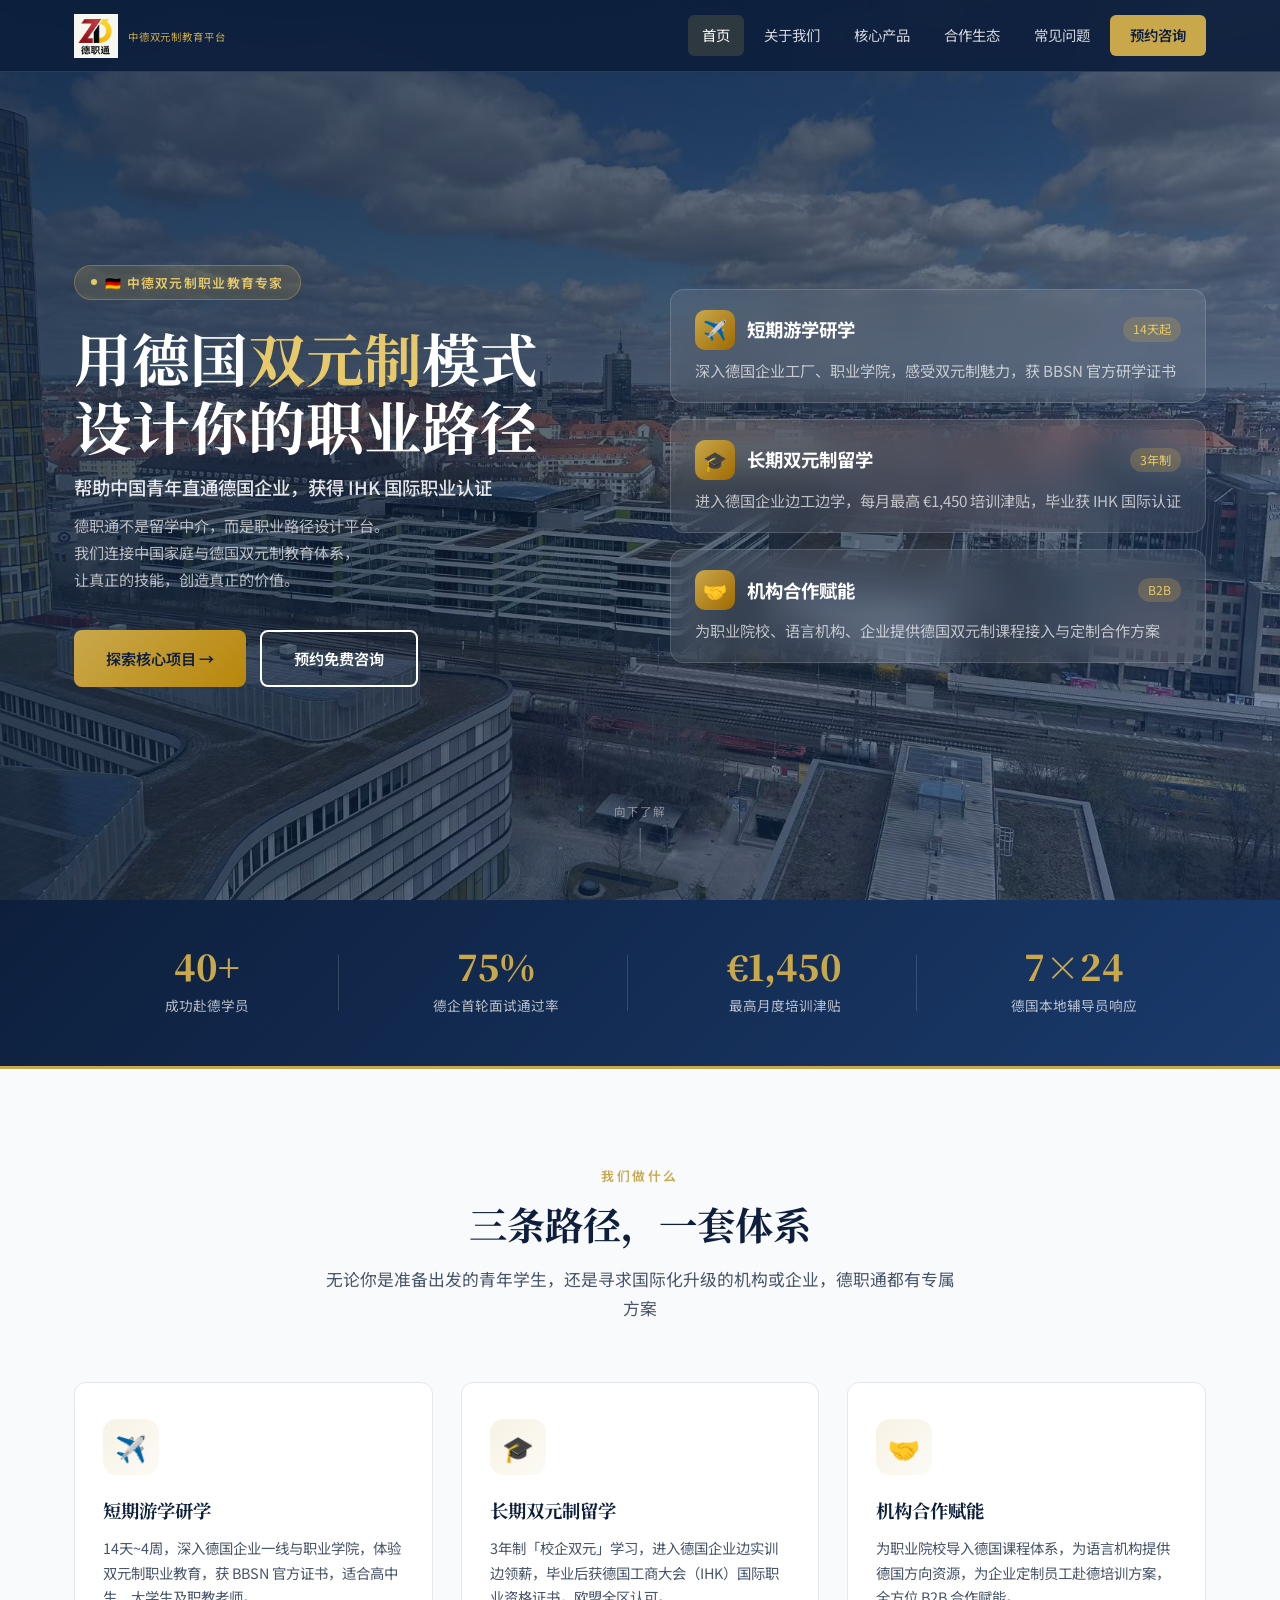
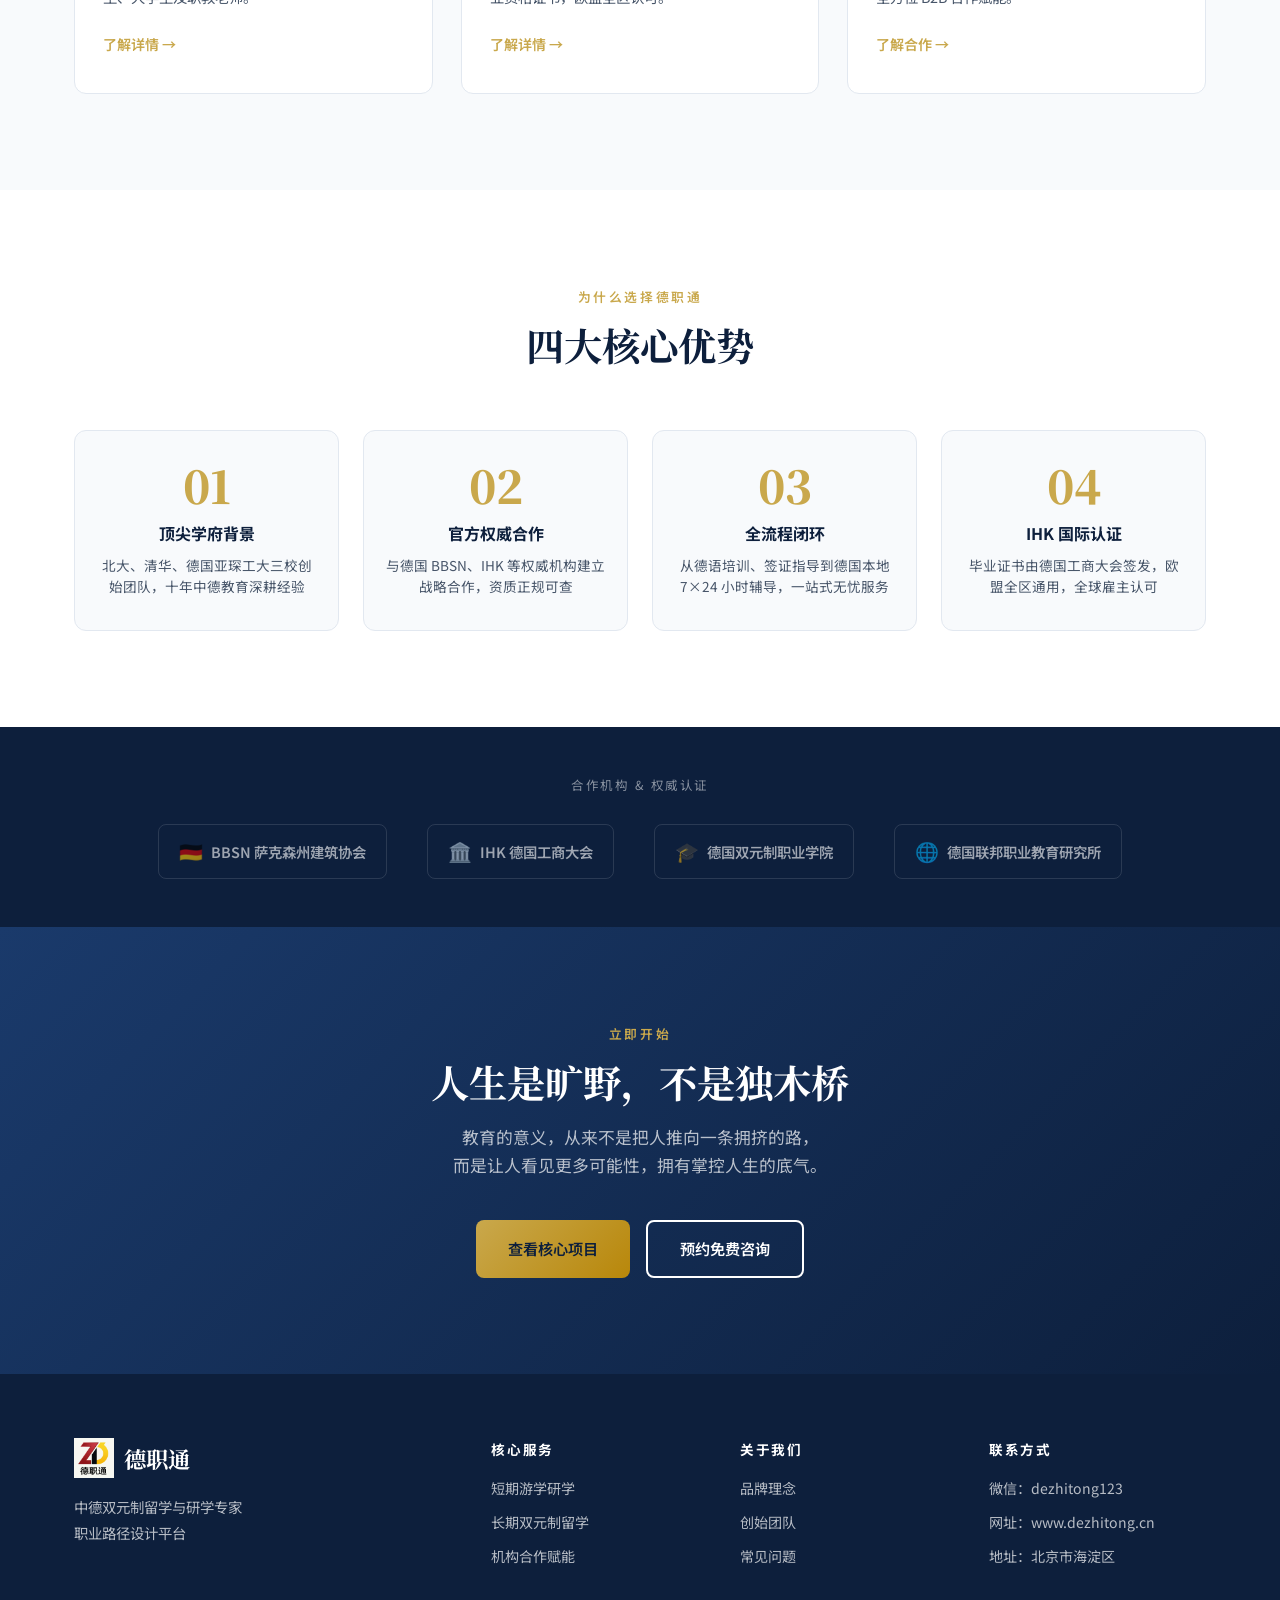
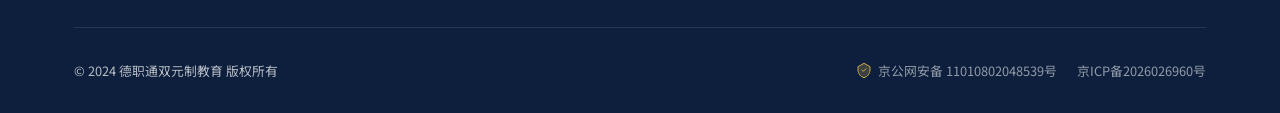
==== commit 962f572b: "更新ICP备案号: 京ICP备2026026960号" ====
--- a/index.html
+++ b/index.html
@@ -630,7 +630,7 @@
             京公网安备 11010802048539号
           </a>
           <a href="https://beian.miit.gov.cn/" target="_blank" rel="noopener" class="beian-link">
-            京ICP备XXXXXXXX号
+            京ICP备2026026960号
           </a>
         </div>
       </div>
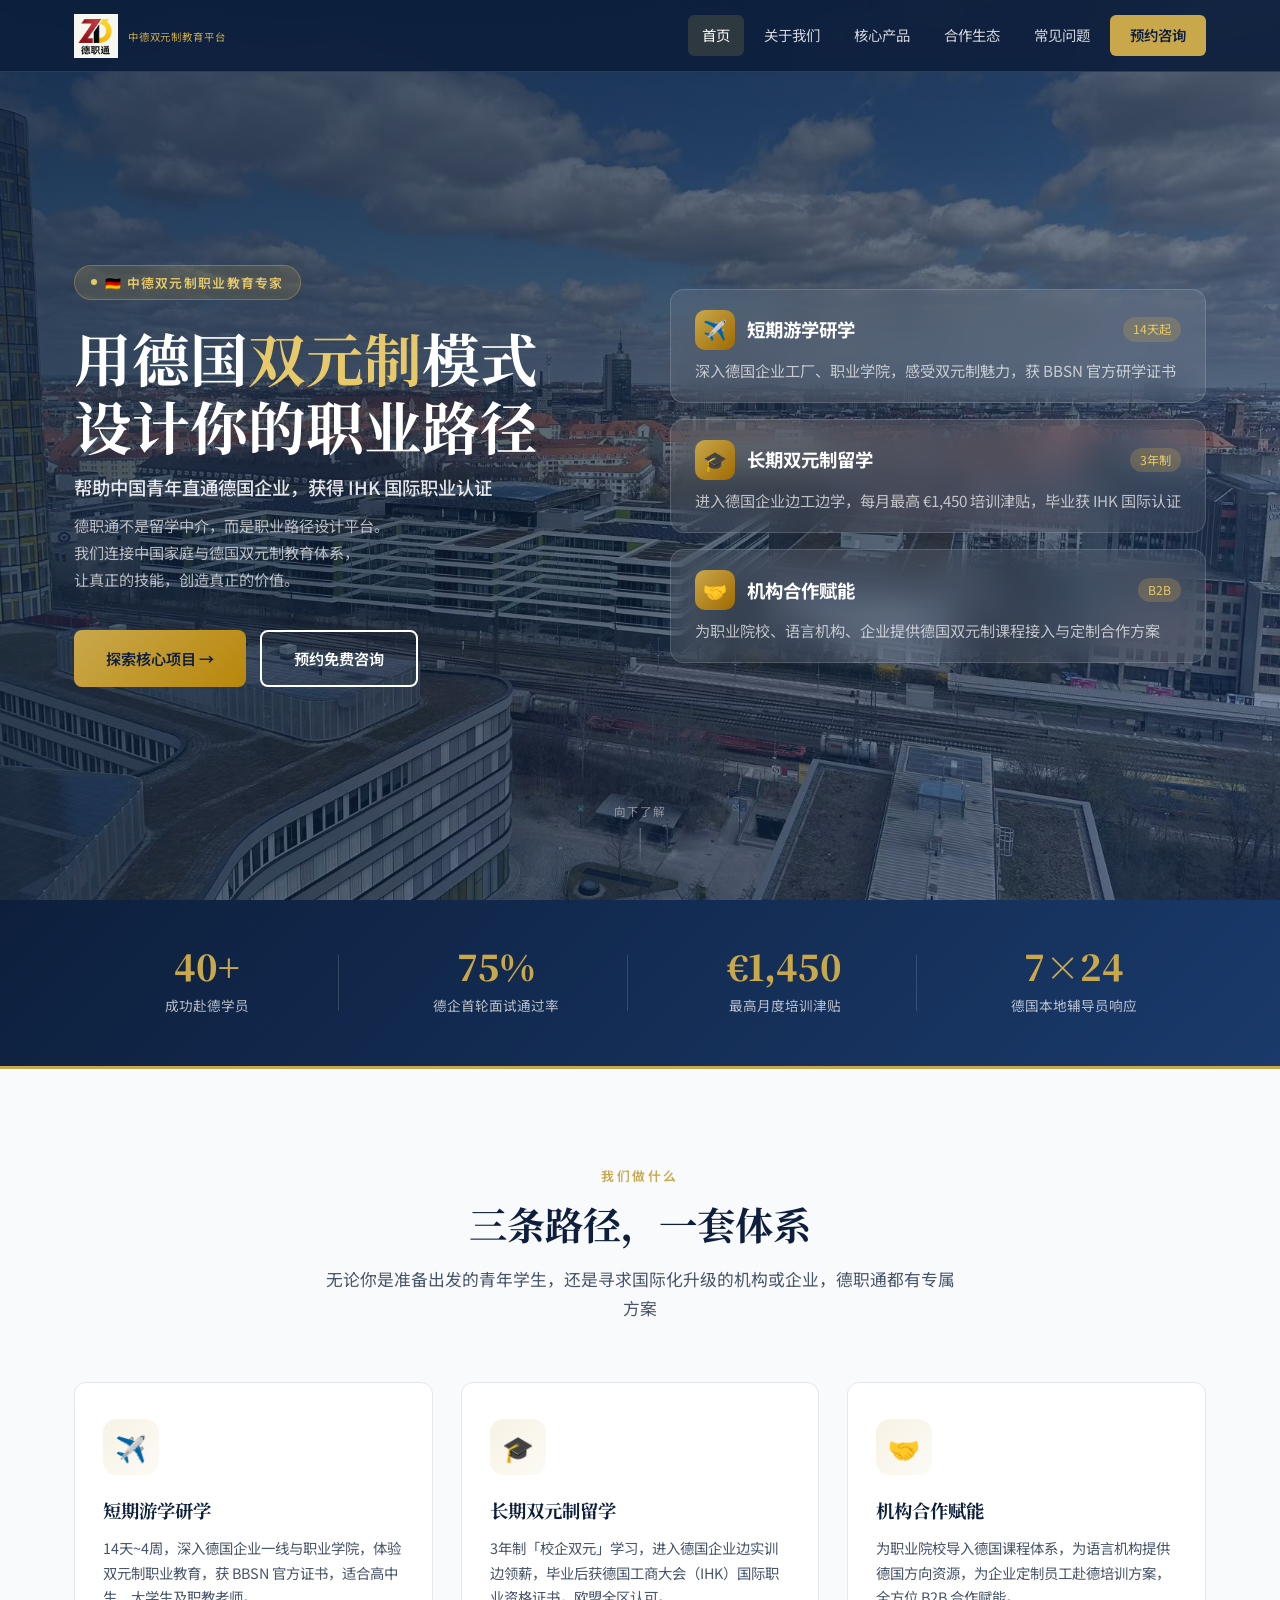
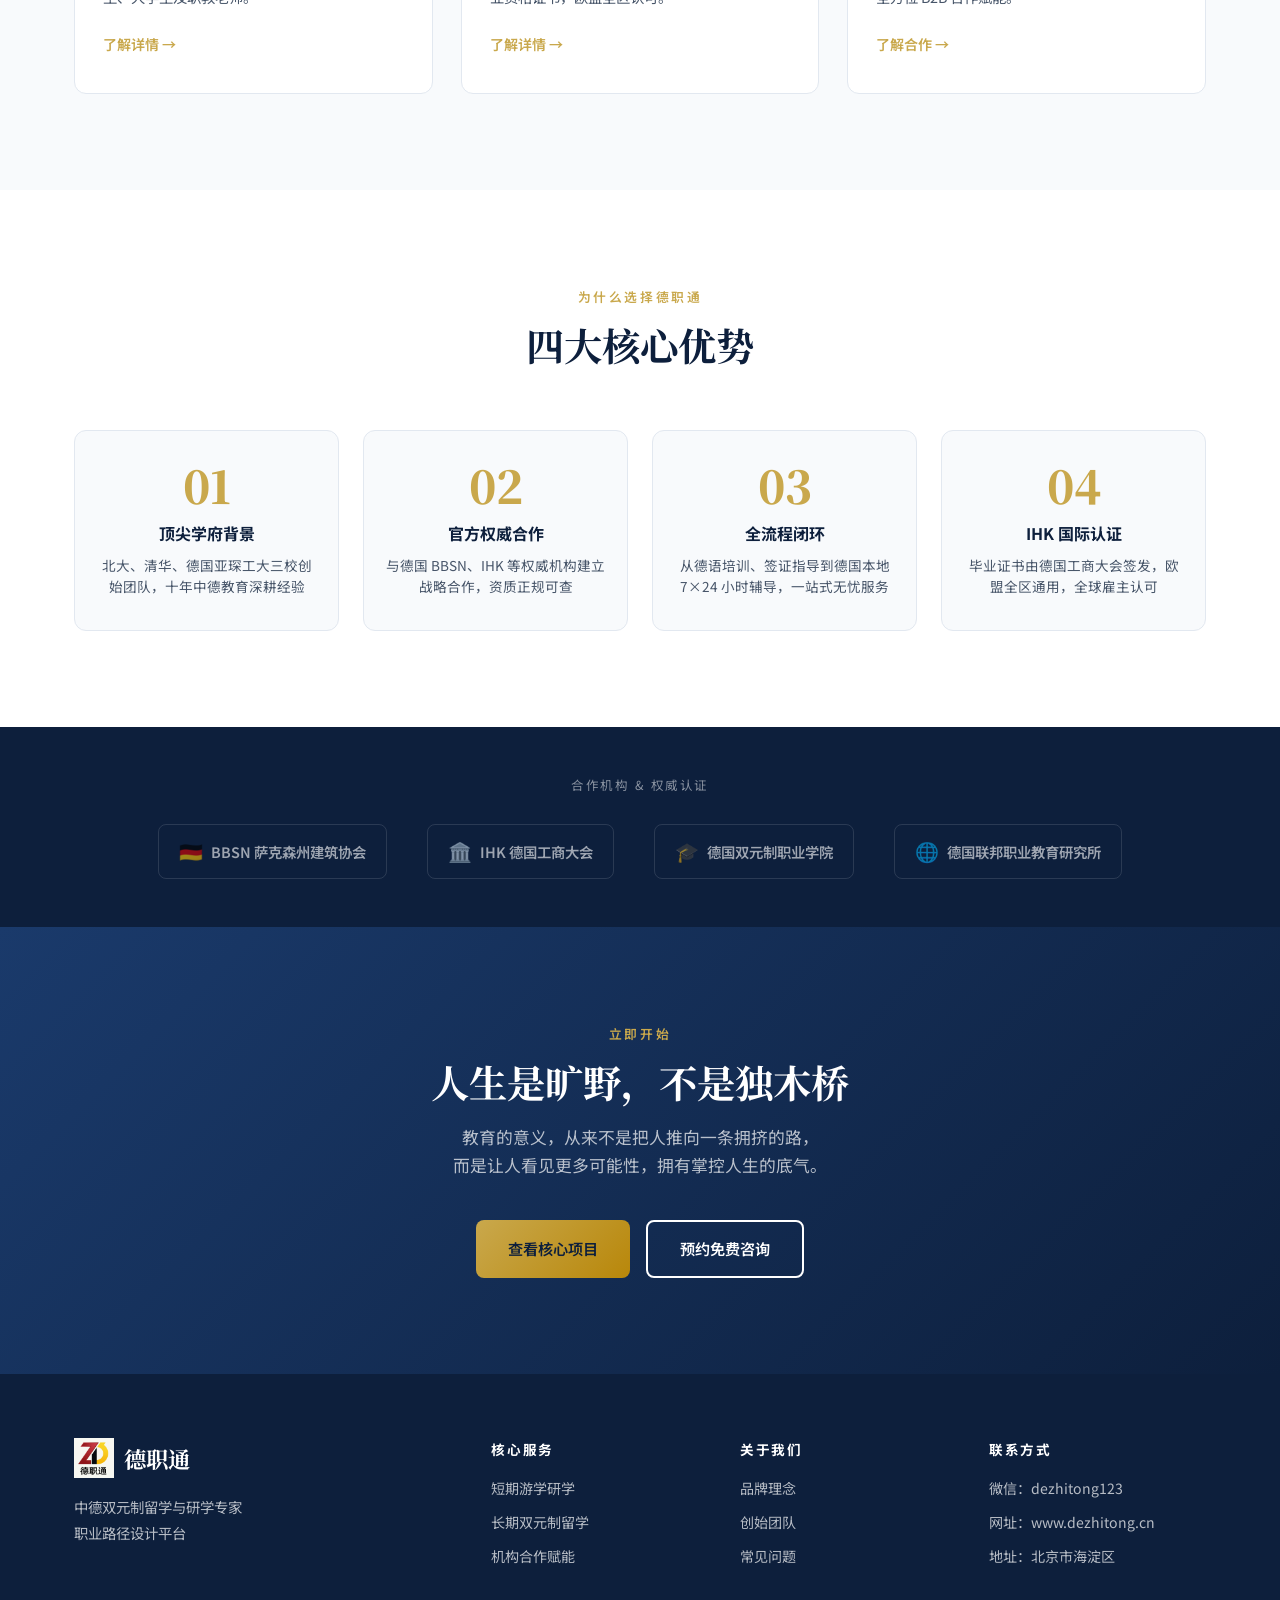
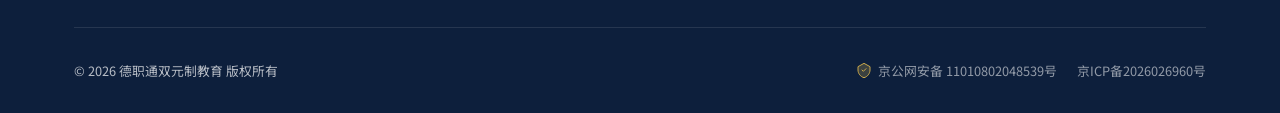
==== commit f1eba76c: "Footer版权年份 2024→2026" ====
--- a/index.html
+++ b/index.html
@@ -466,8 +466,7 @@
   </section>
 
   <!-- ========== STATS BAR ========== -->
-  <section class="stats-bar" style="position:relative;overflow:hidden">
-    <div class="section-bg-layer" style="position:absolute;inset:0;background:url('assets/cathedral-blossom.jpg') center 40%/cover no-repeat;opacity:.06;"></div>
+  <section class="stats-bar">
     <div class="container">
       <div class="stats-grid">
         <div class="stat-item reveal">
@@ -491,8 +490,7 @@
   </section>
 
   <!-- ========== WHAT WE DO ========== -->
-  <section class="section services" style="position:relative;overflow:hidden">
-    <div class="section-bg-layer" style="position:absolute;inset:0;background:url('assets/classroom.jpg') center 50%/cover no-repeat;opacity:.05;"></div>
+  <section class="section services">
     <div class="container">
       <div class="section-header">
         <p class="section-eyebrow">我们做什么</p>
@@ -523,8 +521,7 @@
   </section>
 
   <!-- ========== WHY CHOOSE US ========== -->
-  <section class="section why" style="position:relative;overflow:hidden">
-    <div class="section-bg-layer" style="position:absolute;inset:0;background:url('assets/hamburg-port.jpg') center 40%/cover no-repeat;opacity:.06;"></div>
+  <section class="section why">
     <div class="container">
       <div class="section-header">
         <p class="section-eyebrow">为什么选择德职通</p>
@@ -569,8 +566,7 @@
   </div>
 
   <!-- ========== CTA ========== -->
-  <section class="cta-section" style="position:relative;overflow:hidden">
-    <div class="section-bg-layer" style="position:absolute;inset:0;background:url('assets/flight-to-germany.jpg') center 50%/cover no-repeat;opacity:.08;"></div>
+  <section class="cta-section">
     <div class="container">
       <p class="section-eyebrow" style="color:var(--gold)">立即开始</p>
       <h2 class="section-title">人生是旷野，不是独木桥</h2>
@@ -621,7 +617,7 @@
         </div>
       </div>
       <div class="footer-bottom">
-        <span>© 2024 德职通双元制教育 版权所有</span>
+        <span>© 2026 德职通双元制教育 版权所有</span>
         <div class="beian-items">
           <a href="https://beian.mps.gov.cn/#/query/webSearch?code=11010802048539" target="_blank" rel="noopener" class="beian-link">
             <svg class="beian-icon" viewBox="0 0 24 24" fill="none" xmlns="http://www.w3.org/2000/svg">
